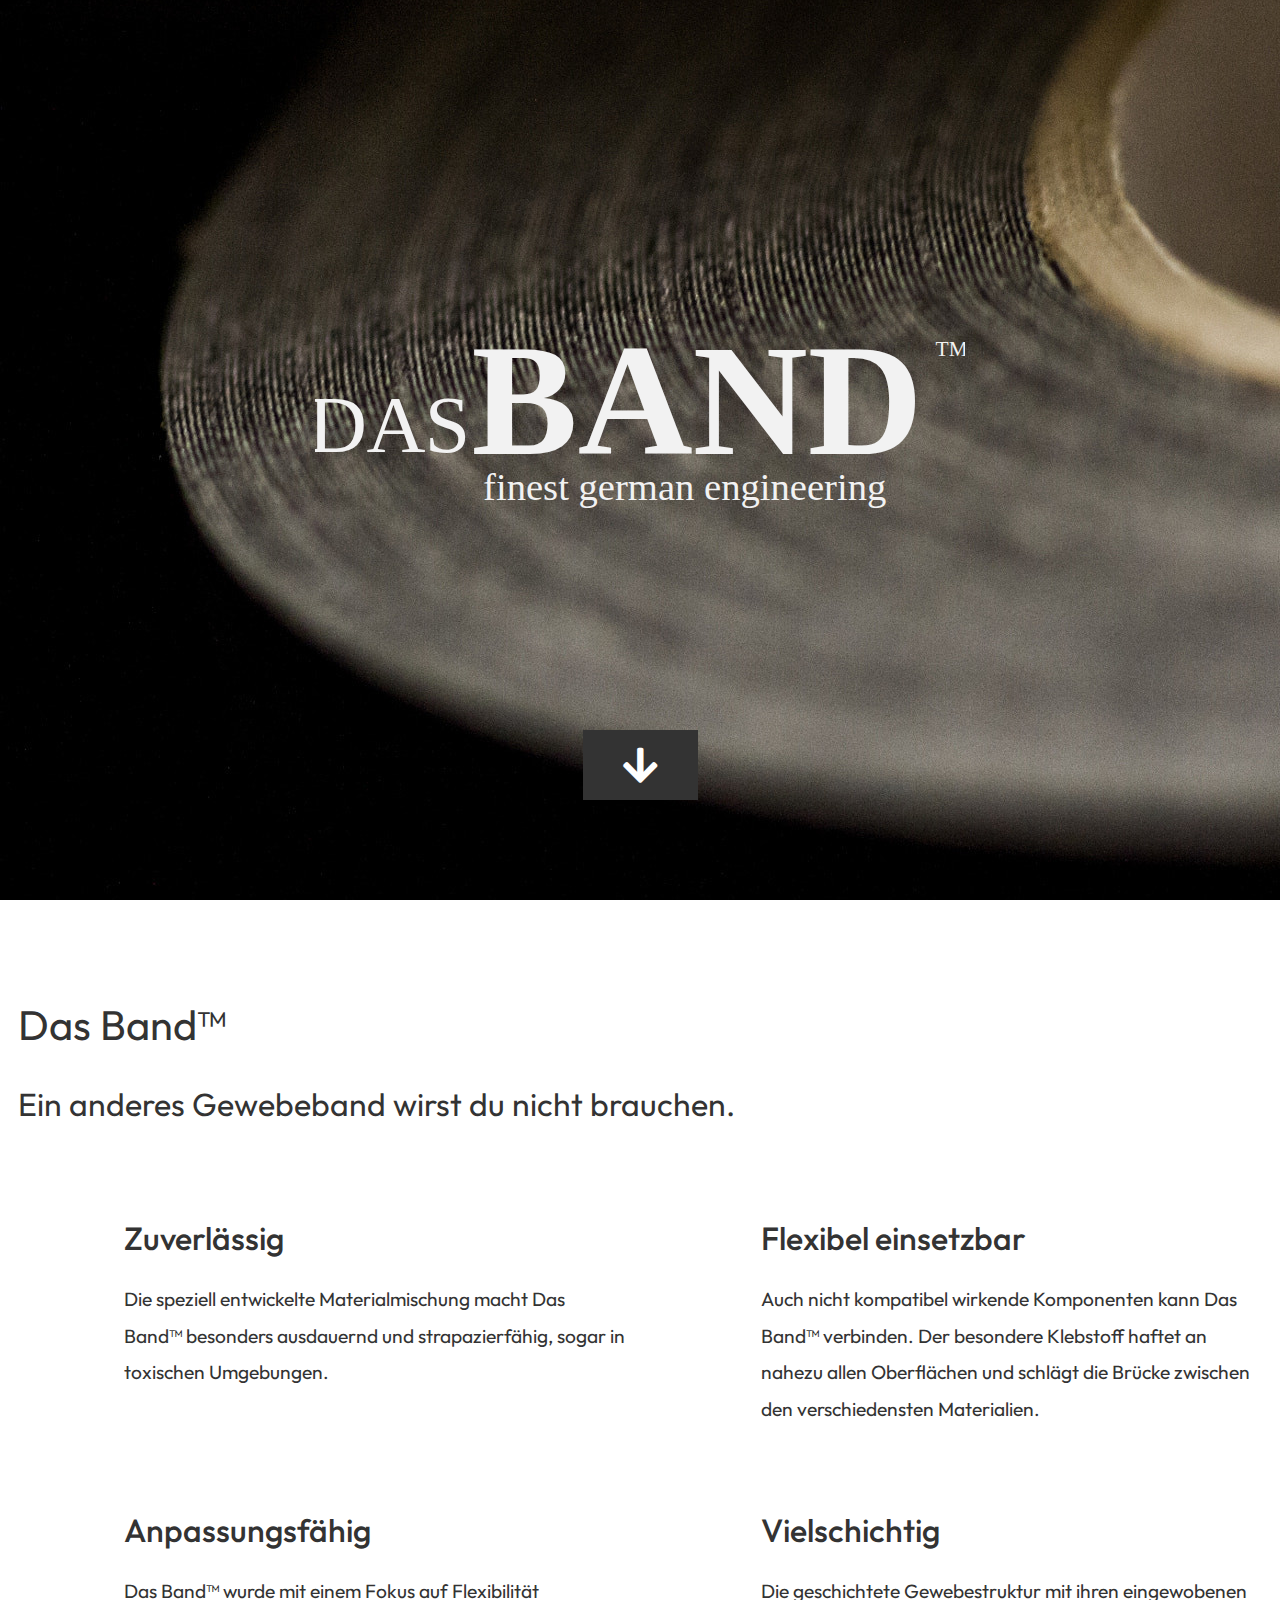
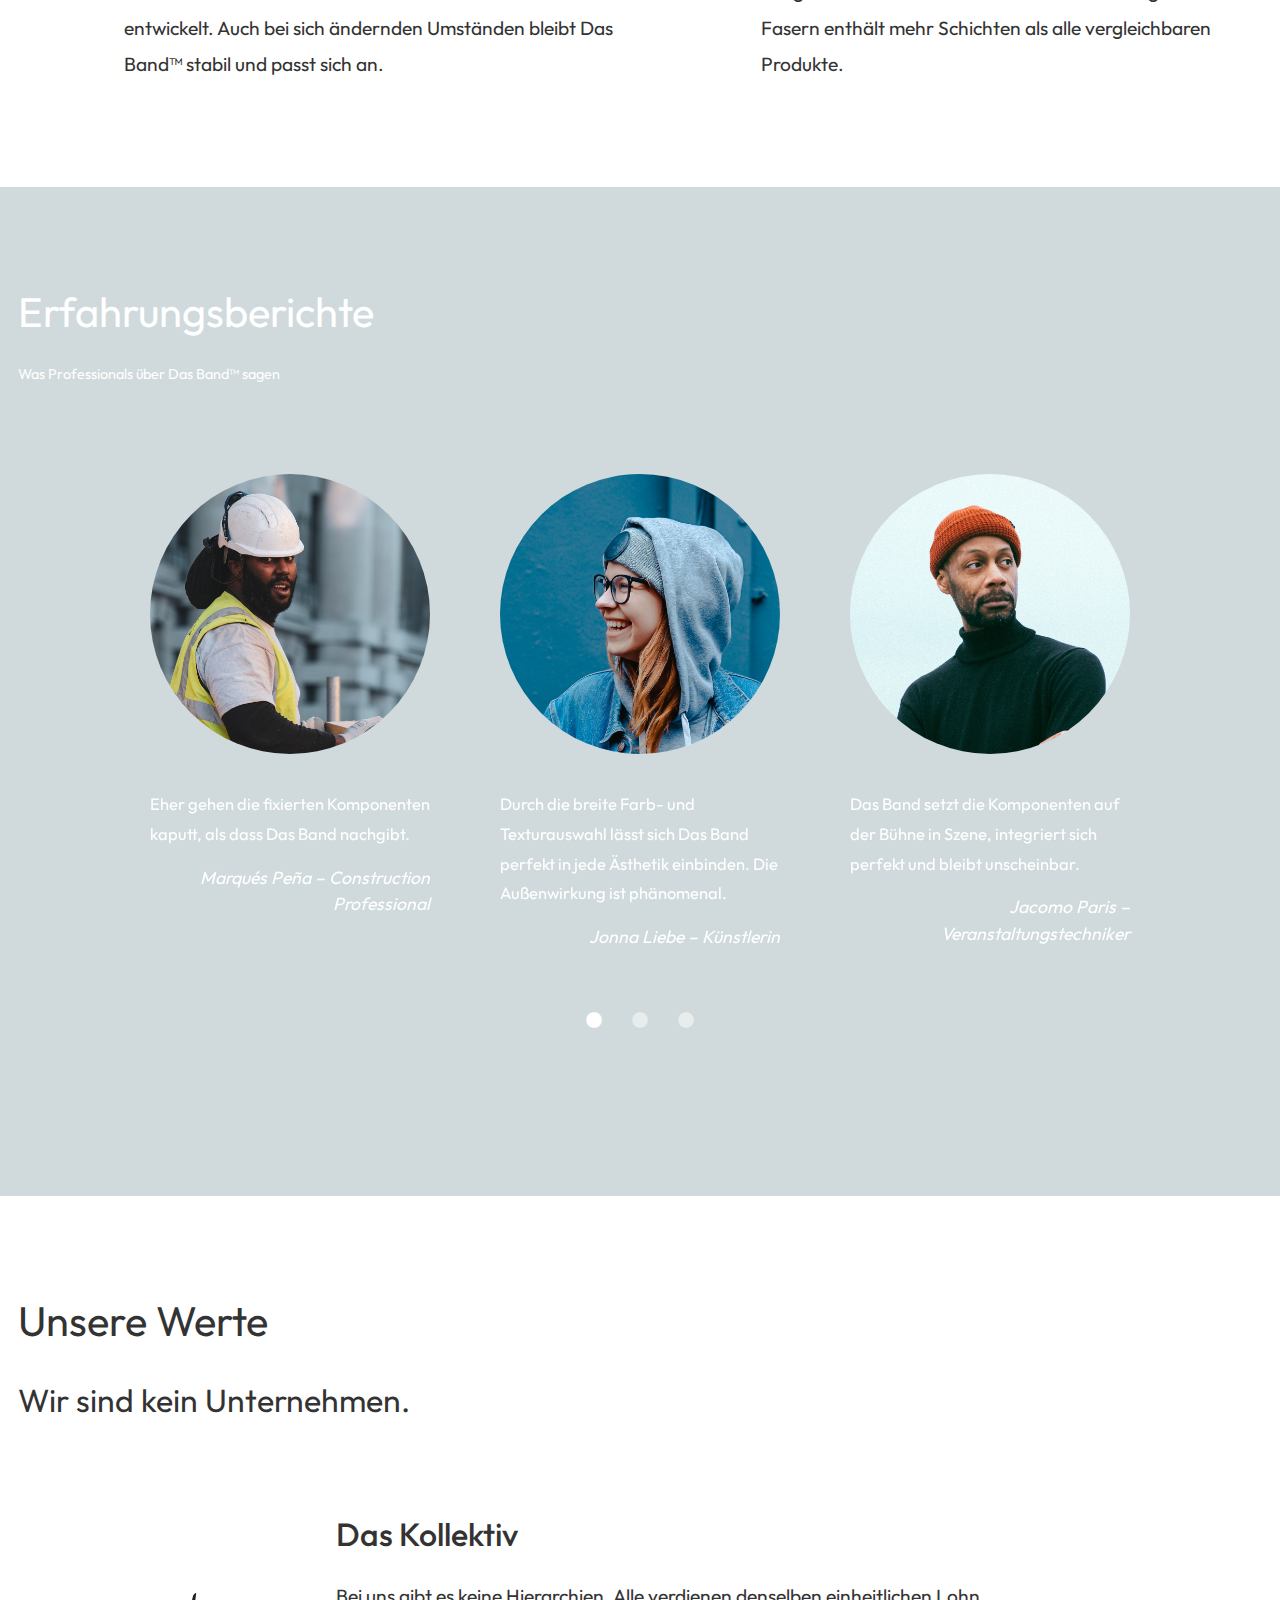
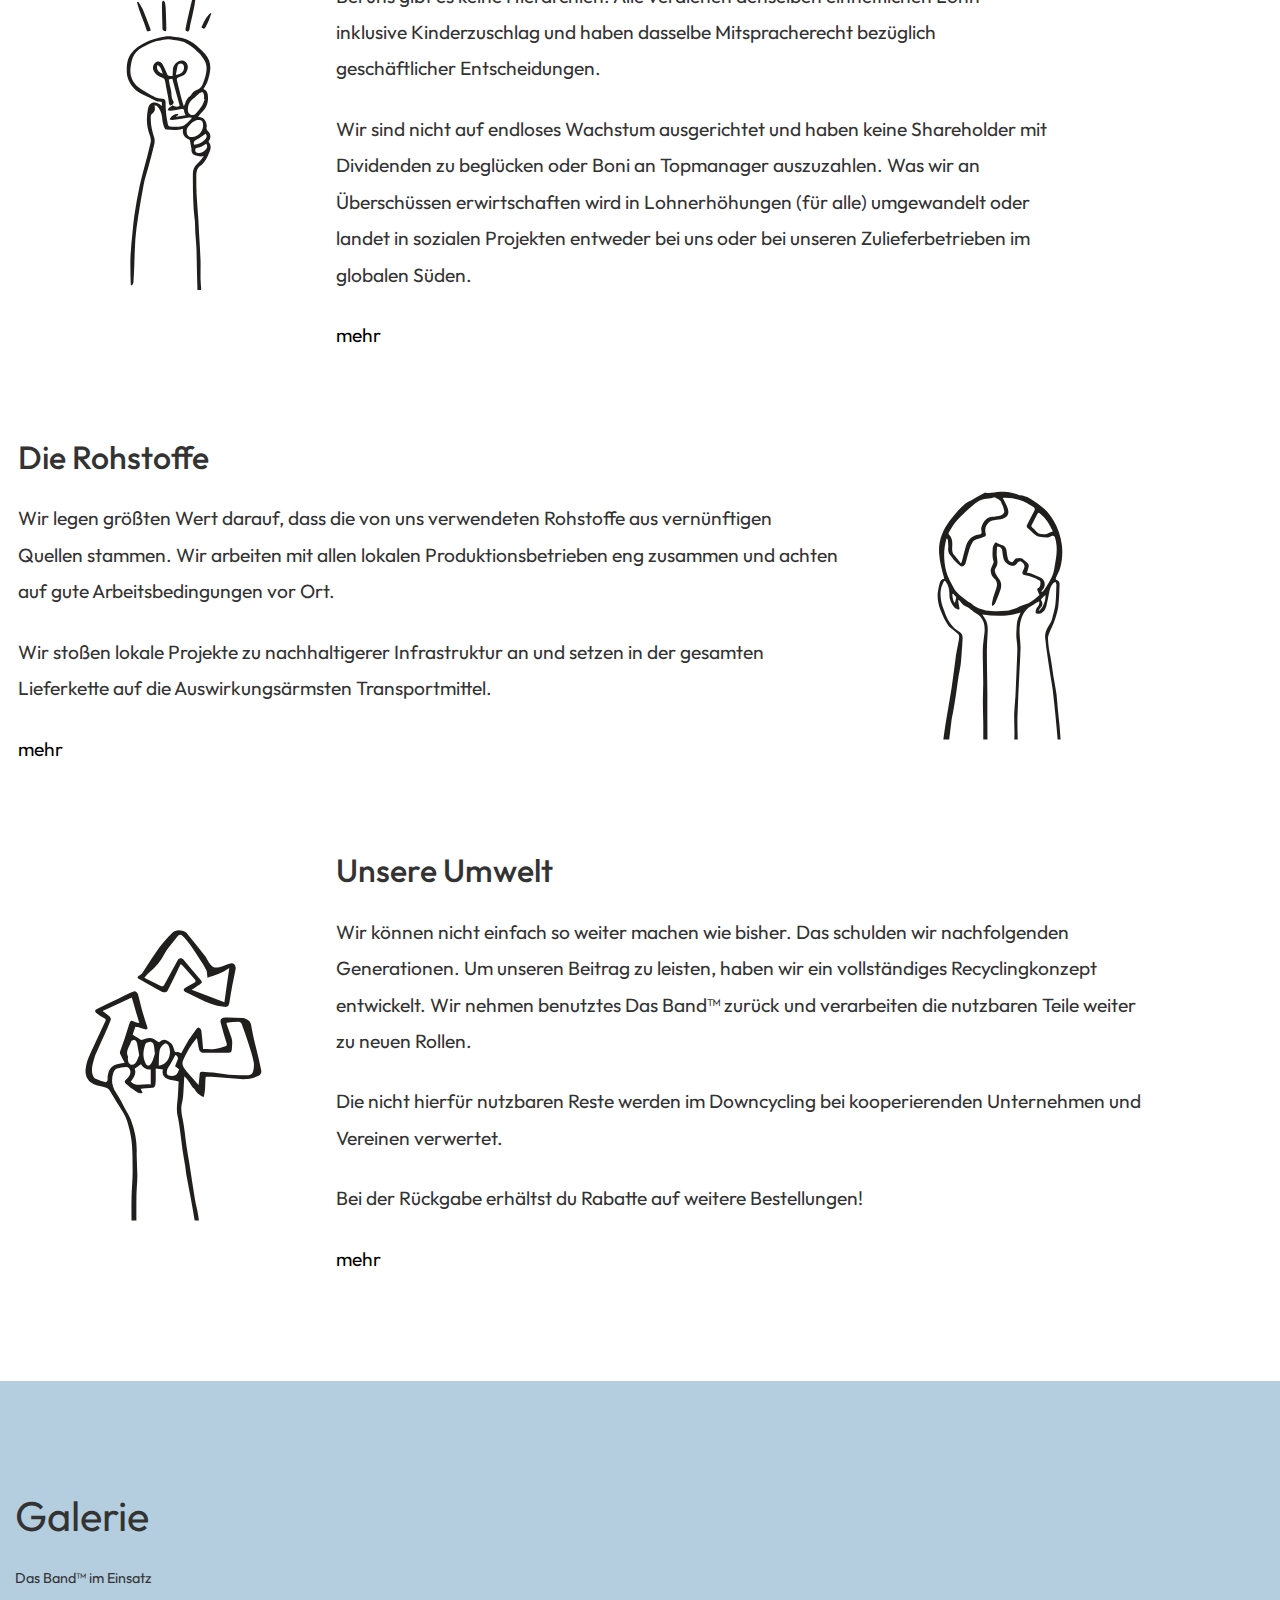
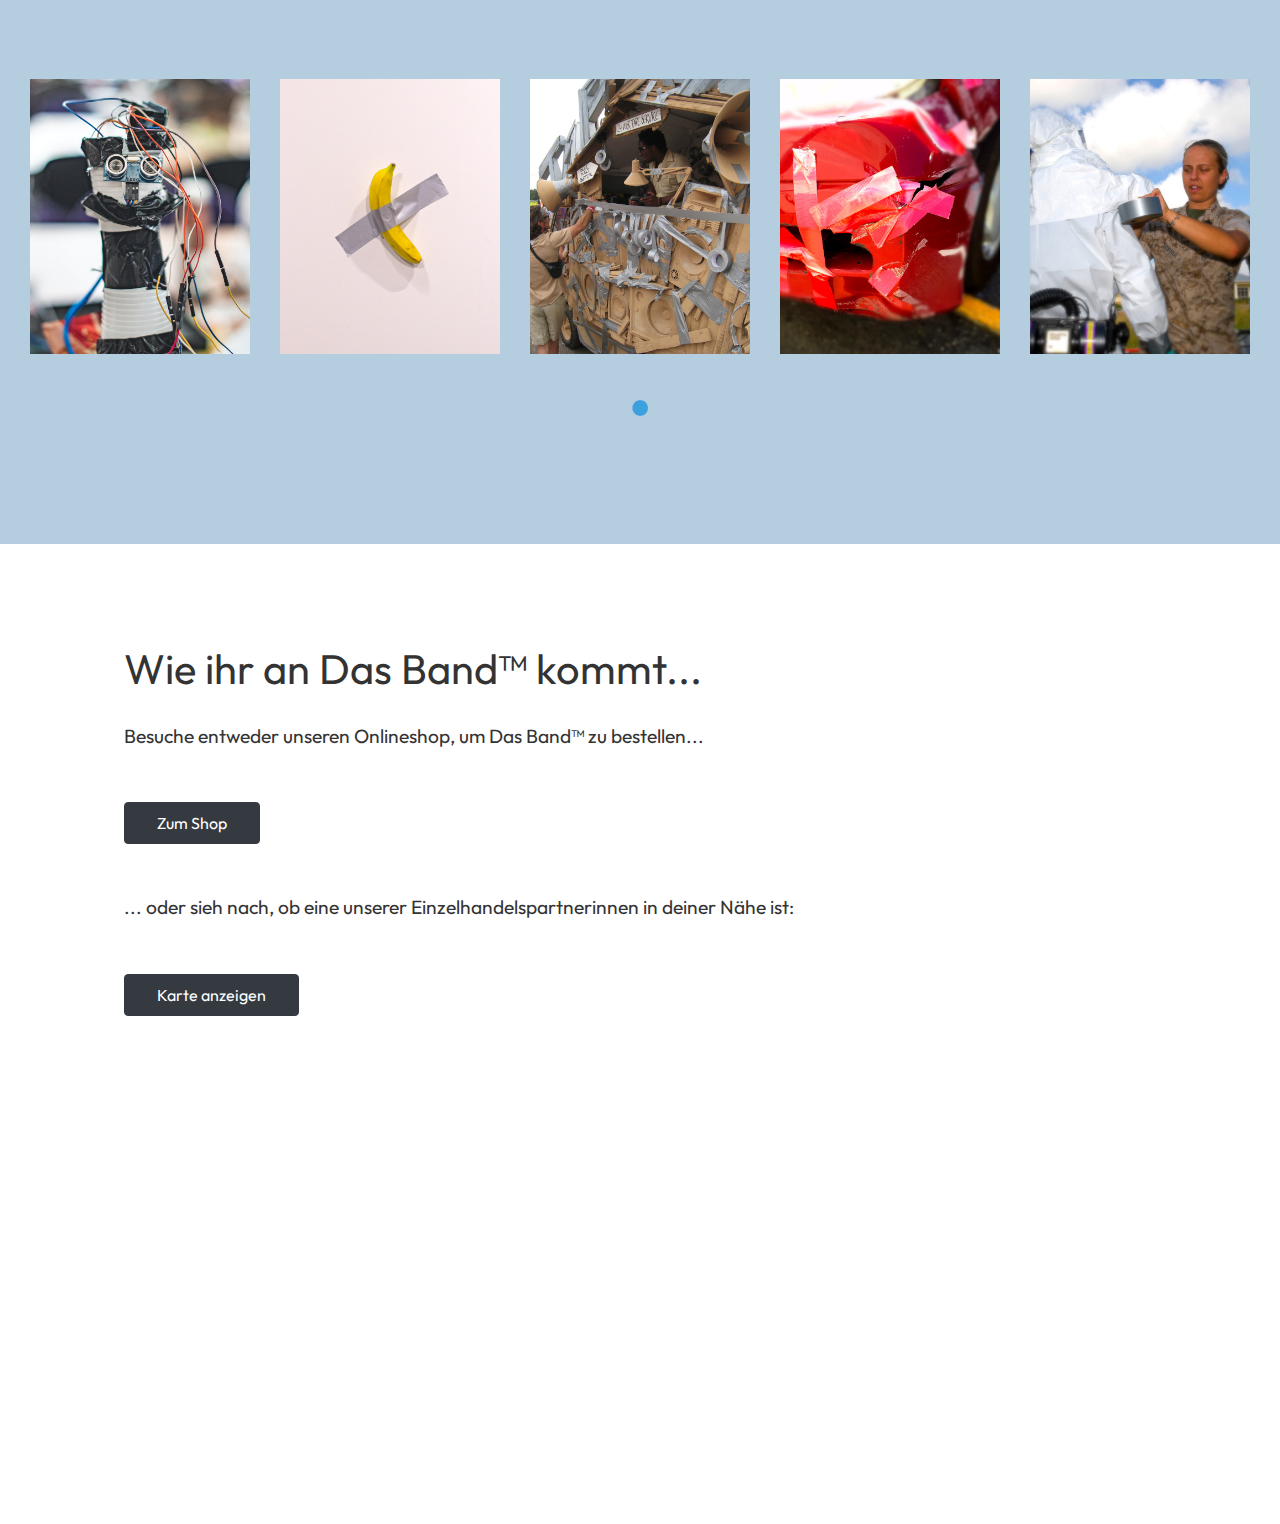
==== index.html @ 495eb334 "initial commit" ====
<!DOCTYPE html>
<html lang="en">
  <head>
    <meta charset="UTF-8" />
    <meta name="viewport" content="width=device-width, initial-scale=1.0" />
    <meta http-equiv="X-UA-Compatible" content="ie=edge" />
    <title>Das Band™ – Gewebeband mit Haltung</title>
    <link rel="stylesheet" href="fontawesome-5.5/css/all.min.css" />
    <link rel="stylesheet" href="slick/slick.css">
    <link rel="stylesheet" href="slick/slick-theme.css">
    <link rel="stylesheet" href="magnific-popup/magnific-popup.css">
    <link rel="stylesheet" href="css/bootstrap.min.css" />
    <link rel="stylesheet" href="css/tooplate-infinite-loop.css" />
<!--
Tooplate 2117 Infinite Loop
https://www.tooplate.com/view/2117-infinite-loop
-->

  </head>
  <body>    
    <!-- Hero section -->
    <section id="infinite" class="text-white tm-font-big tm-parallax">
      <!-- Navigation -->
      <nav class="navbar navbar-expand-md tm-navbar" id="tmNav">              
        <div class="container">   
          <!-- <div class="tm-next">
              <a href="#infinite" class="navbar-brand">Infinite Loop</a>
          </div>             
             -->
          <button class="navbar-toggler" type="button" data-toggle="collapse" data-target="#navbarSupportedContent" aria-controls="navbarSupportedContent" aria-expanded="false" aria-label="Toggle navigation">
            <i class="fas fa-bars navbar-toggler-icon"></i>
          </button>
          <div class="collapse navbar-collapse" id="navbarSupportedContent">
            <ul class="navbar-nav ml-auto">
              <li class="nav-item">
                  <a class="nav-link tm-nav-link" href="#infinite">Start</a>
              </li>
              <li class="nav-item">
                  <a class="nav-link tm-nav-link" href="#about">Das Band™</a>
              </li>
              <li class="nav-item">
                <a class="nav-link tm-nav-link" href="#testimonials">Erfahrungsberichte</a>
              </li>
              <li class="nav-item">
                <a class="nav-link tm-nav-link" href="#unternehmen">Werte</a>
            </li>
              <li class="nav-item">
                  <a class="nav-link tm-nav-link" href="#gallery">Galerie</a>
              </li>
              <li class="nav-item">
                  <a class="nav-link tm-nav-link" href="#contact">Kaufen</a>
              </li>                    
            </ul>
          </div>        
        </div>
      </nav>
      
      <div class="text-center tm-hero-text-container">
        <!-- <div class="tm-hero-text-container-inner"> -->
          <div class="tm-gallery-container">
            <img
              src="img/logo_nobg.svg"
              alt="logo"
              width="650" />
            <!-- <h2 class="tm-hero-title">Das BAND</h2>
            <p class="tm-hero-subtitle">
              Bootstrap 4.0 Parallax Theme
              <br>Free HTML Template by TOOPLATE -->
            <!-- </p> -->
        </div>        
      </div>

      <div class="tm-next tm-intro-next">
        <a href="#about" class="text-center tm-down-arrow-link">
          <i class="fas fa-2x fa-arrow-down tm-down-arrow"></i>
        </a>
      </div>      
    </section>

    <section id="about" class="tm-section-pad-top">
      
      <div class="container">

            <div class="row tm-content-box"><!-- first row -->
                <div class="col-lg-12 col-xl-12">
                    <div class="tm-intro-text-container">
                        <h2 class="tm-text-primary mb-4 tm-section-title">Das Band™</h2>
                        <p class="mb-4 tm-section-subtitle">
                        Ein anderes Gewebeband wirst du nicht brauchen.
                        </p>
                    </div>
                </div>

            </div><!-- first row -->
            
            <div class="row tm-content-box"><!-- second row -->
        		<div class="col-lg-1">
                    <!-- <i class="far fa-3x fa-chart-bar text-center tm-icon"></i> -->
                </div>
                <div class="col-lg-5">
                    <div class="tm-intro-text-container">
                        <h2 class="tm-text-primary mb-4">Zuverlässig</h2>
                        <p class="mb-4 tm-intro-text">
                          Die speziell entwickelte Materialmischung macht Das Band™ besonders
                          ausdauernd und strapazierfähig, sogar in toxischen Umgebungen.
                    </div>
                </div>
                
                <div class="col-lg-1">
                    <!-- <i class="far fa-3x fa-comment-alt text-center tm-icon"></i> -->
                </div>
                <div class="col-lg-5">
                    <div class="tm-intro-text-container">
                        <h2 class="tm-text-primary mb-4">Flexibel einsetzbar</h2>
                        <p class="mb-4 tm-intro-text">
                          Auch nicht kompatibel wirkende Komponenten kann Das Band™ verbinden. Der besondere
                          Klebstoff haftet an nahezu allen Oberflächen und schlägt die Brücke zwischen den
                          verschiedensten Materialien.
                        </p>
                    </div>
                </div>

            </div><!-- second row -->
            
            <div class="row tm-content-box"><!-- third row -->
        		<div class="col-lg-1">
              
            </div>
                <div class="col-lg-5">
                    <div class="tm-intro-text-container">
                        <h2 class="tm-text-primary mb-4">Anpassungsfähig</h2>
                        <p class="mb-4 tm-intro-text">
                        Das Band™ wurde mit einem Fokus auf Flexibilität entwickelt. Auch bei sich ändernden
                        Umständen bleibt Das Band™ stabil und passt sich an.
                        </p>
                          
                          <!-- <div class="tm-continue">
                            <a href="#testimonials" class="tm-intro-text tm-btn-primary">Learn More</a>
                        </div> -->
                    </div>
                </div>
                
                <div class="col-lg-1">
                    <!-- <i class="fas fa-3x fa-users text-center tm-icon"></i> -->
                </div>
                <div class="col-lg-5">
                    <div class="tm-intro-text-container">
                      <h2 class="tm-text-primary mb-4">Vielschichtig</h2>
                        <p class="mb-4 tm-intro-text">
                          Die geschichtete Gewebestruktur mit ihren eingewobenen Fasern
                          enthält mehr Schichten als alle vergleichbaren Produkte.
                        </p>                          
                          <!-- <div class="tm-continue">
                            <a href="#testimonials" class="tm-intro-text tm-btn-primary">Details</a>
                        </div> -->
                    </div>
                </div>

            </div><!-- third row -->

        </div>
      
    </section>
    
    <section id="testimonials" class="tm-section-pad-top tm-parallax-2">      
      <div class="container tm-testimonials-content">
        <div class="row">
          <div class="col-lg-12 tm-content-box">
            <h2 class="text-white mb-4 tm-section-title">Erfahrungsberichte</h2>
            <p class="tm-section-desc">
                Was Professionals über Das Band™ sagen
              </p>
            <div class="mx-auto tm-gallery-container tm-gallery-container-2">
              <div class="tm-testimonials-carousel">
                <figure class="tm-testimonial-item">
                  <img src="img/portrait4.jpeg" alt="Image" class="img-fluid mx-auto">
                  <blockquote>
                    Eher gehen die fixierten Komponenten kaputt, als dass Das Band nachgibt.
                  </blockquote>
                  <figcaption>Marqués Peña – Construction Professional</figcaption>
                </figure>

                <figure class="tm-testimonial-item">
                  <img src="img/portrait2.jpeg" alt="Image" class="img-fluid mx-auto">
                  <blockquote>
                    Durch die breite Farb- und Texturauswahl lässt sich Das Band
                    perfekt in jede Ästhetik einbinden. Die Außenwirkung ist 
                    phänomenal.
                  </blockquote>
                  <figcaption>Jonna Liebe – Künstlerin</figcaption>
                </figure>

                <figure class="tm-testimonial-item">
                  <img src="img/portrait1.jpeg" alt="Image" class="img-fluid mx-auto">
                  <blockquote>
                    Das Band setzt die Komponenten auf der Bühne
                    in Szene, integriert sich perfekt und bleibt unscheinbar.
                  </blockquote>
                  <figcaption>Jacomo Paris – Veranstaltungstechniker</figcaption>
                </figure>

                <figure class="tm-testimonial-item">
                  <img src="img/portrait5.jpeg" alt="Image" class="img-fluid mx-auto">
                  <blockquote>
                    Durch Das Band fühle ich mich auf der Bühne sicher 
                    und kann mich voll auf meine Performance konzentrieren.
                  </blockquote>
                  <figcaption>Heartship – Gitarrist</figcaption>
                </figure>

                <figure class="tm-testimonial-item">
                  <img src="img/portrait3.jpeg" alt="Image" class="img-fluid mx-auto">
                  <blockquote>
                    Das Band darf auf keinem Shoot fehlen.
                  </blockquote>
                  <figcaption>Anna Promethia – Fotografin</figcaption>
                </figure>
              </div>
            </div>
          </div>
        </div>
      </div>
      <div class="tm-bg-overlay"></div>
    </section>

    <section id="unternehmen" class="tm-section-pad-top">
      <div class="container">
            <div class="row tm-content-box"><!-- first row -->
                <div class="col-lg-12 col-xl-12">
                    <div class="tm-intro-text-container">
                        <h2 class="tm-text-primary mb-4 tm-section-title">
                        Unsere Werte
                        </h2>
                        <p class="mb-4 tm-section-subtitle">
                        Wir sind kein Unternehmen.
                        </p>
                    </div>
                </div>

            </div>
            <div class="row tm-content-box align-items-center"><!-- second row -->
              <div class="col-lg-3">
                <img
                class="img-responsive align-baseline"
                object-fit="contain"
                vertical-align="bottom"
                height="300"
                src="img/hand1.svg"
                alt="hand1"
                />
            </div>
                <div class="col-xl-7">
                    <div class="tm-intro-text-container">
                        <h2 class="tm-text-primary mb-4">Das Kollektiv</h2>
                        <p class="mb-4 tm-intro-text">
                          Bei uns gibt es keine Hierarchien. 
                          Alle verdienen denselben einheitlichen Lohn inklusive Kinderzuschlag und 
                          haben dasselbe Mitspracherecht bezüglich geschäftlicher 
                          Entscheidungen. 
                        </p>
                        <p class="mb-4 tm-intro-text">
                          Wir sind nicht auf endloses Wachstum ausgerichtet 
                          und haben keine Shareholder mit Dividenden zu 
                          beglücken oder Boni an Topmanager auszuzahlen. Was wir an Überschüssen
                          erwirtschaften wird in Lohnerhöhungen (für alle) umgewandelt oder 
                          landet in sozialen Projekten entweder bei uns oder bei unseren 
                          Zulieferbetrieben im globalen Süden.
                        </p>
                        <p class="mb-4 tm-intro-text">
                          <a href="end.html">
                            mehr
                          </a>
                        </p>
                    </div>
                </div>             

            </div><!-- second row -->
          <div class="row tm-content-box align-items-center">
          <div class="col-lg-8">
              <div class="tm-intro-text-container">
                  <h2 class="tm-text-primary mb-4">Die Rohstoffe</h2>
                  <p class="mb-4 tm-intro-text">
                    Wir legen größten Wert darauf, dass 
                    die von uns verwendeten Rohstoffe aus vernünftigen
                    Quellen stammen. Wir arbeiten mit allen 
                    lokalen Produktionsbetrieben eng zusammen und 
                    achten auf gute Arbeitsbedingungen vor Ort. 
                  </p>
                  <p class="mb-4 tm-intro-text">
                    Wir stoßen lokale Projekte zu nachhaltigerer Infrastruktur an und 
                    setzen in der gesamten Lieferkette auf die Auswirkungsärmsten 
                    Transportmittel.
                  </p>
                  <p class="mb-4 tm-intro-text">
                    <a href="end.html">
                      mehr
                    </a>
                  </p>
              </div>
          </div>
          <div class="col-lg-3">
            <img
            class="img-responsive"
            object-fit="contain"
            height="250"
            src="img/hand3.svg"
            alt="hand1"
            />
        </div>
        </div>
            <div class="row tm-content-box align-items-center"><!-- third row -->
              <div class="col-lg-3">
                <img
                class="img-responsive align-baseline"
                object-fit="contain"
                vertical-align="bottom"
                height="300"
                src="img/hand2.svg"
                alt="hand1"
                />
            </div>
                <div class="col-lg-8">
                    <div class="tm-intro-text-container">
                        <h2 class="tm-text-primary mb-4">Unsere Umwelt</h2>
                        <p class="mb-4 tm-intro-text">
                        Wir können nicht einfach so weiter machen wie bisher. 
                        Das schulden wir nachfolgenden Generationen. Um unseren Beitrag zu 
                        leisten, haben wir ein vollständiges Recyclingkonzept entwickelt. 
                        Wir nehmen benutztes Das Band™ zurück und verarbeiten die
                        nutzbaren Teile weiter zu neuen Rollen. </p>
                        <p class="mb-4 tm-intro-text">
                        Die nicht hierfür nutzbaren Reste werden im Downcycling bei 
                        kooperierenden Unternehmen und Vereinen verwertet.
                        </p>
                        <p class="mb-4 tm-intro-text">
                        Bei der Rückgabe erhältst du Rabatte auf weitere Bestellungen!
                        </p>
                        <p class="mb-4 tm-intro-text">
                          <a href="end.html">
                            mehr
                          </a>
                        </p>
                    </div>
                </div>
            </div><!-- third row -->

        </div>
      
    </section>
    
    <section id="gallery" class="tm-section-pad-top">
      <div class="container tm-container-gallery">
        <h2 class="tm-text-primary tm-section-title mb-4">Galerie</h2>
        <p class="tm-section-desc">
          Das Band™ im Einsatz
        </p>
        <div class="row">
            <div class="col-12">
                <div class="mx-auto tm-gallery-container">
                    <div class="grid tm-gallery">
                      <a href="img/gallery-img-01.jpg">
                        <figure class="effect-honey tm-gallery-item">
                          <img src="img/gallery-tn-01.jpg" alt="Image 1" class="img-fluid">
                          <figcaption>
                            <h2><i>Klebt <span>Wissenschaft</span></i></h2>
                          </figcaption>
                        </figure>
                      </a>
                      <a href="img/gallery-img-02.jpg">
                        <figure class="effect-honey tm-gallery-item">
                          <img src="img/gallery-tn-02.jpg" alt="Image 2" class="img-fluid">
                          <figcaption>
                            <h2><i>Klebt <span>Kunst</span></i></h2>
                          </figcaption>
                        </figure>
                      </a>
                      <a href="img/gallery-img-03.jpg">
                        <figure class="effect-honey tm-gallery-item">
                          <img src="img/gallery-tn-03.jpg" alt="Image 3" class="img-fluid">
                          <figcaption>
                            <h2><i>Klebt <span>Events</span></i></h2>
                          </figcaption>
                        </figure>
                      </a>
                      <a href="img/gallery-img-04.jpg">
                        <figure class="effect-honey tm-gallery-item">
                          <img src="img/gallery-tn-04.jpg" alt="Image 4" class="img-fluid">
                          <figcaption>
                            <h2><i>Klebt <span>Schrott</span></i></h2>
                          </figcaption>
                        </figure>
                      </a>
                      <a href="img/gallery-img-05.jpg">
                        <figure class="effect-honey tm-gallery-item">
                          <img src="img/gallery-tn-05.jpg" alt="Image 5" class="img-fluid">
                          <figcaption>
                            <h2><i>Klebt <span>Schutz</span></i></h2>
                          </figcaption>
                        </figure>
                      </a>
                    </div>
                </div>                
            </div>        
          </div>
      </div>
    </section>

    <!-- Contact -->
    <section id="contact" class="tm-section-pad-top tm-parallax-2">
    
      <div class="container tm-container-contact">
          <h2 class="tm-section-title mb-4">Wie ihr an Das Band™ kommt...</h2>
          <p class="mb-5">
            Besuche entweder unseren Onlineshop, um Das Band™ zu bestellen...
          </p>
          <a class="btn btn-dark" role="button" href="end.html" style="margin-bottom:45px;">Zum Shop</a>
          <p class="mb-5">
            ... oder sieh nach, ob eine unserer Einzelhandelspartnerinnen in deiner Nähe ist:
          </p>
          <a class="btn btn-dark" role="button" href="end.html">Karte anzeigen</a>
      </div><!-- row ending -->
    </section>
    
    <script src="js/jquery-1.9.1.min.js"></script>     
    <script src="slick/slick.min.js"></script>
    <script src="magnific-popup/jquery.magnific-popup.min.js"></script>
    <script src="js/easing.min.js"></script>
    <script src="js/jquery.singlePageNav.min.js"></script>     
    <script src="js/bootstrap.min.js"></script> 
    <script>

      function getOffSet(){
        var _offset = 450;
        var windowHeight = window.innerHeight;

        if(windowHeight > 500) {
          _offset = 400;
        } 
        if(windowHeight > 680) {
          _offset = 300
        }
        if(windowHeight > 830) {
          _offset = 210;
        }

        return _offset;
      }

      function setParallaxPosition($doc, multiplier, $object){
        var offset = getOffSet();
        var from_top = $doc.scrollTop(),
          bg_css = 'center ' +(multiplier * from_top - offset) + 'px';
        $object.css({"background-position" : bg_css });
      }

      // Parallax function
      // Adapted based on https://codepen.io/roborich/pen/wpAsm        
      var background_image_parallax = function($object, multiplier, forceSet){
        multiplier = typeof multiplier !== 'undefined' ? multiplier : 0.5;
        multiplier = 1 - multiplier;
        var $doc = $(document);
        // $object.css({"background-attatchment" : "fixed"});

        if(forceSet) {
          setParallaxPosition($doc, multiplier, $object);
        } else {
          $(window).scroll(function(){          
            setParallaxPosition($doc, multiplier, $object);
          });
        }
      };

      var background_image_parallax_2 = function($object, multiplier){
        multiplier = typeof multiplier !== 'undefined' ? multiplier : 0.5;
        multiplier = 1 - multiplier;
        var $doc = $(document);
        $object.css({"background-attachment" : "fixed"});
        
        $(window).scroll(function(){
          if($(window).width() > 768) {
            var firstTop = $object.offset().top,
                pos = $(window).scrollTop(),
                yPos = Math.round((multiplier * (firstTop - pos)) - 186);              

            var bg_css = 'center ' + yPos + 'px';

            $object.css({"background-position" : bg_css });
          } else {
            $object.css({"background-position" : "center" });
          }
        });
      };
      
      $(function(){
        // Hero Section - Background Parallax
        background_image_parallax($(".tm-parallax"), 0.30, false);
        background_image_parallax_2($("#contact"), 0.80);   
        background_image_parallax_2($("#testimonials"), 0.80);   
        
        // Handle window resize
        window.addEventListener('resize', function(){
          background_image_parallax($(".tm-parallax"), 0.30, true);
        }, true);

        // Detect window scroll and update navbar
        $(window).scroll(function(e){          
          if($(document).scrollTop() > 120) {
            $('.tm-navbar').addClass("scroll");
          } else {
            $('.tm-navbar').removeClass("scroll");
          }
        });
        
        // Close mobile menu after click 
        $('#tmNav a').on('click', function(){
          $('.navbar-collapse').removeClass('show'); 
        })

        // Scroll to corresponding section with animation
        $('#tmNav').singlePageNav({
          'easing': 'easeInOutExpo',
          'speed': 600
        });        
        
        // Add smooth scrolling to all links
        // https://www.w3schools.com/howto/howto_css_smooth_scroll.asp
        $("a").on('click', function(event) {
          if (this.hash !== "") {
            event.preventDefault();
            var hash = this.hash;

            $('html, body').animate({
              scrollTop: $(hash).offset().top
            }, 600, 'easeInOutExpo', function(){
              window.location.hash = hash;
            });
          } // End if
        });

        // Pop up
        $('.tm-gallery').magnificPopup({
          delegate: 'a',
          type: 'image',
          gallery: { enabled: true }
        });

        $('.tm-testimonials-carousel').slick({
          dots: true,
          prevArrow: false,
          nextArrow: false,
          infinite: false,
          slidesToShow: 3,
          slidesToScroll: 1,
          responsive: [
            {
              breakpoint: 992,
              settings: {
                slidesToShow: 2
              }
            },
            {
              breakpoint: 768,
              settings: {
                slidesToShow: 2
              }
            }, 
            {
              breakpoint: 480,
              settings: {
                  slidesToShow: 1
              }                 
            }
          ]
        });

        // Gallery
        $('.tm-gallery').slick({
          dots: true,
          infinite: false,
          slidesToShow: 5,
          slidesToScroll: 2,
          responsive: [
          {
            breakpoint: 1199,
            settings: {
              slidesToShow: 4,
              slidesToScroll: 2
            }
          },
          {
            breakpoint: 991,
            settings: {
              slidesToShow: 3,
              slidesToScroll: 2
            }
          },
          {
            breakpoint: 767,
            settings: {
              slidesToShow: 2,
              slidesToScroll: 1
            }
          },
          {
            breakpoint: 480,
            settings: {
              slidesToShow: 1,
              slidesToScroll: 1
            }
          }
        ]
        });
      });
    </script>
  </body>
</html>
---- css/tooplate-infinite-loop.css ----
/*

Tooplate 2117 Infinite Loop

https://www.tooplate.com/view/2117-infinite-loop

*/

@import url("https://fonts.googleapis.com/css?family=Outfit:100,300,400,500,700,900&display=swap");
/* @import url("https://fonts.googleapis.com/css?family=Fjalla+One&display=swap"); */

body {
	font-family:  'Outfit', sans-serif;
	font-size: 1.2em;
  color: #333;
  margin: 0;
  padding: 0;
  overflow-x: hidden;
}
a {
  transition: all 0.3s ease;
  color: #000;
}

a:hover,
a:focus {
  text-decoration: none;
  color: rgb(85, 103, 160);
}

a:focus {
  outline: none;
}

.btn {
  padding: 8px 32px;
}

.btn:hover {
  background-color: #5d7286;
}

blockquote {
  font-size: 0.86em;
  line-height: 1.8em;
}

.tm-section-pad-top {
  padding-top: 80px;
  padding-bottom: 40px;
}

.tm-content-box {
  padding-top: 20px;
  padding-bottom: 40px;
}

.tm-text-primary {
  color: #333;
}

.tm-font-big {
  font-size: 1.25rem;
}

.tm-btn-primary {
  color: #f2f2f2;
  background-color: #333;
  padding: 14px 30px;
}

.tm-btn-primary:hover,
.tm-btn-primary:focus {
  color: #f2f2f2;
  background-color: #000;
}

/* Navbar */

.tm-navbar {
  visibility: hidden;
  position: fixed;
  width: 100%;
  z-index: 1000;
  background-color: transparent;
  transition: all 0.3s ease;
}

.tm-navbar.scroll {
  visibility: visible;
  background-color: #ffffff;
  border-bottom: 2px solid #000000a6;
  transition: all 0.3s ease;
}

.navbar-brand {
  color: white;
  font-size: 1.4rem;
  font-weight: bold;
}

.navbar-brand:hover,
.tm-navbar.scroll .navbar-brand:hover {
  color: #333;
}

.tm-navbar.scroll .navbar-brand {
  color: #333;
}

.nav-item {
  list-style: none;
}

.tm-nav-link {
  color: white;
}

.tm-navbar.scroll .tm-nav-link {
  color: #333;
}

.tm-navbar.scroll .tm-nav-link:hover,
.tm-navbar.scroll .tm-nav-link.current,
.tm-nav-link:hover {
  color: #FFF;
  background-color: #333;
}

.navbar-toggler {
  border: 1px solid white;
  padding-left: 10px;
  padding-right: 10px;
}

.navbar-toggler-icon {
  color: white;
  padding-top: 6px;
}

.tm-navbar.scroll .navbar-toggler {
  border: 1px solid #707070;
}

.tm-navbar.scroll .navbar-toggler-icon {
  color: #707070;
}

/* Hero */

#infinite {
	background-color: #333;
  background-image: url(../img/bg01.jpeg);
  background-repeat: no-repeat;
  height: 100vh;
  min-height: 375px;
  position: relative;
}

@media (min-height: 600px) and (min-width: 1920px) {
  #infinite {
    background-size: cover;
  }
}

@media (min-height: 830px) {
  #infinite {
    background-position: center -210px;
  }
}

@media (min-height: 680px) and (max-height: 829px) {
  #infinite {
    background-position: center -300px;
  }
}

@media (min-height: 500px) and (max-height: 679px) {
  #infinite {
    background-position: center -400px;
  }
}

@media (max-height: 499px) {
  #infinite {
    background-position: center -450px;
  }
}

.tm-hero-text-container {
  width: 100%;
  height: 100%;
  display: flex;
  flex-flow: column;
  justify-content: center;
}

.tm-hero-text-container-inner {
  margin-top: -90px;
}

.tm-hero-title {
  font-size: 3.5rem;
  /* text-shadow: 2px 2px 2px #333; */
}

.tm-hero-subtitle {
  /* text-shadow: 2px 2px 2px #333; */
}

.tm-intro-next {
  position: absolute;
  bottom: 100px;
  left: 0;
  right: 0;
}

@media (max-height: 480px) {
  .tm-hero-text-container-inner {
    margin-top: -40px;
  }

  .tm-intro-next {
    bottom: 20px;
  }
}

.tm-down-arrow-link {
  display: block;
  margin-top: 18%;
}

.tm-down-arrow {
  	color: #FFF;
    cursor: pointer;
    background: #333;
    padding: 15px 40px;
    transition: all 0.3s ease;
}

.tm-down-arrow:hover,
.tm-down-arrow:focus {
  color: #FFF;
  background: #333;
  padding: 20px 50px;
}

/* Introduction */

#introduction {
  padding-bottom: 100px;
}

.tm-section-title {
  font-size: 2.6rem;
  font-weight: normal;
}

.tm-section-subtitle {
  font-size: 2rem;
  font-weight: normal;
}


.tm-intro-text {
  font-size: 1.2rem;
}

.tm-icon {
  display: block;
  color: #37A;
}

.tm-continue {
	padding: 20px 0 30px 0;
}

/* Testimonials */
#testimonials {
  color: white;
  background-image: url(../img/erfahrungenbg.jpg);
  background-size: cover;
  background-repeat: no-repeat;
  background-size: 100%;
  position: relative;
}

#gallery {
 background-color: rgb(180, 206, 224);
}

/* @media (max-width: 991px) {
  #testimonials {
    background-image: url(../img/infinite-loop-02-mobile.jpg);
  }
} */

.tm-testimonials-content {
  position: relative;
  z-index: 100;
}

.tm-bg-overlay {
  width: 100%;
  height: 100%;
  background: rgba(20, 70, 80, 0.2);
  position: absolute;
  top: 0;
  left: 0;
  right: 0;
  bottom: 0;
  z-index: 0;
}

.tm-testimonials-carousel {
  max-width: 1050px;
  margin: 0 auto;
}

.tm-testimonial-item {
  max-width: 290px;
  margin-left: 35px;
  margin-right: 35px;
}

.tm-testimonial-item img {
  border-radius: 50%;
  margin-bottom: 35px;
}

.tm-testimonial-item figcaption {
  text-align: right;
  font-style: italic;
  font-size: 1.1rem;
}

/* Work */

.tm-section-desc {
  max-width: 650px;
  width: 100%;
  font-size: 0.9rem;
}

.tm-gallery-container {
  padding-top: 70px;
  padding-bottom: 120px;
}

.tm-gallery-item {
  margin: 0 15px;
}

.slick-dots {
  bottom: -65px;
}

.slick-dots li {
  margin: 0 13px;
}

.slick-dots li button:hover:before,
.slick-dots li button:focus:before,
.slick-dots li.slick-active button:before {
  opacity: 1;
  color: #3ba0dd;
}

.tm-testimonials-carousel .slick-dots li button:before {
  color: white;
  opacity: 0.5;
}

.tm-testimonials-carousel .slick-dots li button:hover:before,
.tm-testimonials-carousel .slick-dots li button:focus:before,
.tm-testimonials-carousel .slick-dots li.slick-active button:before {
  color: white;
  opacity: 1;
}

.slick-dots li button:before {
  font-size: 18px;
}

/* Hover Effect */
/* Common style */
.grid figure {
  position: relative;
  float: left;
  overflow: hidden;
  background: #3085a3;
  text-align: center;
  cursor: pointer;
}

.grid figure img {
  position: relative;
  display: block;
  min-height: 100%;
  max-width: 100%;
  opacity: 0.8;
}

.grid figure figcaption {
  padding: 2em;
  color: #fff;
  text-transform: uppercase;
  font-size: 1.25em;
  -webkit-backface-visibility: hidden;
  backface-visibility: hidden;
}

.grid figure figcaption::before,
.grid figure figcaption::after {
  pointer-events: none;
}

.grid figure figcaption,
.grid figure figcaption > a {
  position: absolute;
  top: 0;
  left: 0;
  width: 100%;
  height: 100%;
}

/* Anchor will cover the whole item by default */
/* For some effects it will show as a button */
.grid figure figcaption > a {
  z-index: 1000;
  text-indent: 200%;
  white-space: nowrap;
  font-size: 0;
  opacity: 0;
}

.grid figure h2 {
  word-spacing: -0.15em;
  font-size: 0.9em;
  font-weight: 300;
}

.grid figure h2 span {
  font-weight: 600;
}

.grid figure h2,
.grid figure p {
  margin: 0;
}

.grid figure p {
  letter-spacing: 1px;
  font-size: 68.5%;
}

.img-center {
  text-align: center; 
  /* border-radius: 8px; */
  width: 100px;
  background-color: white;
  /* box-shadow: 0 0 0 1px rgba(0, 0, 0, 0.15), 0 2px 3px 0 rgba(0, 0, 0, 0.1); */
}

/*---------------*/
/***** Honey *****/
/*---------------*/

figure.effect-honey {
  background: #5361912d;
  max-width: 220px;
}

figure.effect-honey img {
  opacity: 1;
  -webkit-transition: opacity 0.35s;
  transition: opacity 0.35s;
}

figure.effect-honey:hover img {
  opacity: 0.4;
}

figure.effect-honey figcaption::before {
  position: absolute;
  bottom: 0;
  left: 0;
  width: 100%;
  height: 10px;
  background: rgb(46, 46, 46);
  content: "";
  -webkit-transform: translate3d(0, 10px, 0);
  transform: translate3d(0, 10px, 0);
}

figure.effect-honey h2 {
  position: absolute;
  bottom: 0;
  left: 0;
  padding: 1em 1.5em;
  width: 100%;
  text-align: left;
  -webkit-transform: translate3d(0, -30px, 0);
  transform: translate3d(0, -30px, 0);
}

figure.effect-honey h2 i {
  font-style: normal;
  opacity: 0;
  -webkit-transition: opacity 0.35s, -webkit-transform 0.35s;
  transition: opacity 0.35s, transform 0.35s;
  -webkit-transform: translate3d(0, -30px, 0);
  transform: translate3d(0, -30px, 0);
}

figure.effect-honey figcaption::before,
figure.effect-honey h2 {
  -webkit-transition: -webkit-transform 0.35s;
  transition: transform 0.35s;
}

figure.effect-honey:hover figcaption::before,
figure.effect-honey:hover h2,
figure.effect-honey:hover h2 i {
  opacity: 1;
  -webkit-transform: translate3d(0, 0, 0);
  transform: translate3d(0, 0, 0);
}

.tm-container-gallery {
	padding-top: 30px;
	}

/* Contact */

#contact {
  /* color: white; */
  /* background-color: #001828; */
  background-image: url(../img/infinite-loop-03.jpg);
  background-position: center;
  background-repeat: no-repeat;
  min-height: 980px;
  position: relative;
  padding-bottom: 50px;
  padding-top: 100px;
}

.contact-item {
  margin-left: 20px;
  margin-bottom: 50px;
}

.item-link {
  display: flex;
  align-items: center;
}

.item-link i,
.item-link span {
  color: white;
  transition: all 0.3s ease;
}

.item-link:hover i,
.item-link:hover span {
  color: #3496d8;
}

.tm-input {
	margin: 0 0 20px 0;
	width: 90%;
  padding: 8px 20px;
  border-radius: 6px;
  border: 1px solid white;
  background: transparent;
  color: white;
}

.tm-btn-submit {
	font-size: 0.9em;
	color: #fff;
	background-color: #369;
	width: 50%;
	margin-bottom: 60px;
}

.tm-btn-submit:hover {
	color: #fff;
	background-color: #38B;
}

::placeholder {
  /* Chrome, Firefox, Opera, Safari 10.1+ */
  color: white;
  opacity: 1; /* Firefox */
}

:-ms-input-placeholder {
  /* Internet Explorer 10-11 */
  color: white;
}

::-ms-input-placeholder {
  /* Microsoft Edge */
  color: white;
}

.tm-footer {
  position: absolute;
  bottom: 35px;
  left: 0;
  right: 0;
  padding: 0 15px;
}

.tm-footer a {
	color: rgb(70, 81, 133);
}

.tm-footer a:hover {
	color: rgb(130, 167, 204);
}

.tm-footer-link {
  color: white;
}

.tm-footer-link:hover,
.tm-footer-link:focus {
  color: #38B;
  text-decoration: none;
}

p {
  line-height: 1.9;
}

@media (min-width: 768px) {
  .tm-intro-text-container {
    padding-left: 0px;
  }

  .navbar-expand-md .navbar-nav .nav-link {
    padding-right: 30px;
    padding-left: 30px;
  }
}

@media (min-width: 1200px) {
  .container {
    max-width: 1275px;
  }

  .tm-container-gallery {
    max-width: 1290px;
  }

  .tm-container-contact {
    max-width: 1063px;
  }
}

@media (max-width: 991px) {
  .tm-intro-text-container {
    padding-left: 15px;
    padding-top: 30px;
    max-width: 600px;
    margin-left: auto;
    margin-right: auto;
  }

  .tm-intro-img {
    display: block;
    margin-left: auto;
    margin-right: auto;
  }

  .tm-btn-submit {
    margin-left: 0;
    margin-top: 20px;
  }
}

@media (max-width: 767px) {

  .navbar-nav {
    max-width: 200px;
    text-align: right;
  }

  .navbar-collapse {
    background-color: rgb(255, 255, 255);
    padding: 10px;
    border-radius: 3px;
  }

  .navbar-collapse .nav-link {
    color: #707070;
	padding-right: 20px;
  }
}

@media (max-width: 480px) {
  .tm-gallery-container {
    max-width: 220px;
    margin-left: auto;
    margin-right: auto;
  }

  .tm-gallery-container-2 {
    max-width: 350px;
  }

  .slick-dots li {
    margin: 0 8px;
  }

  .tm-gallery-item {
    margin: 0;
  }
}
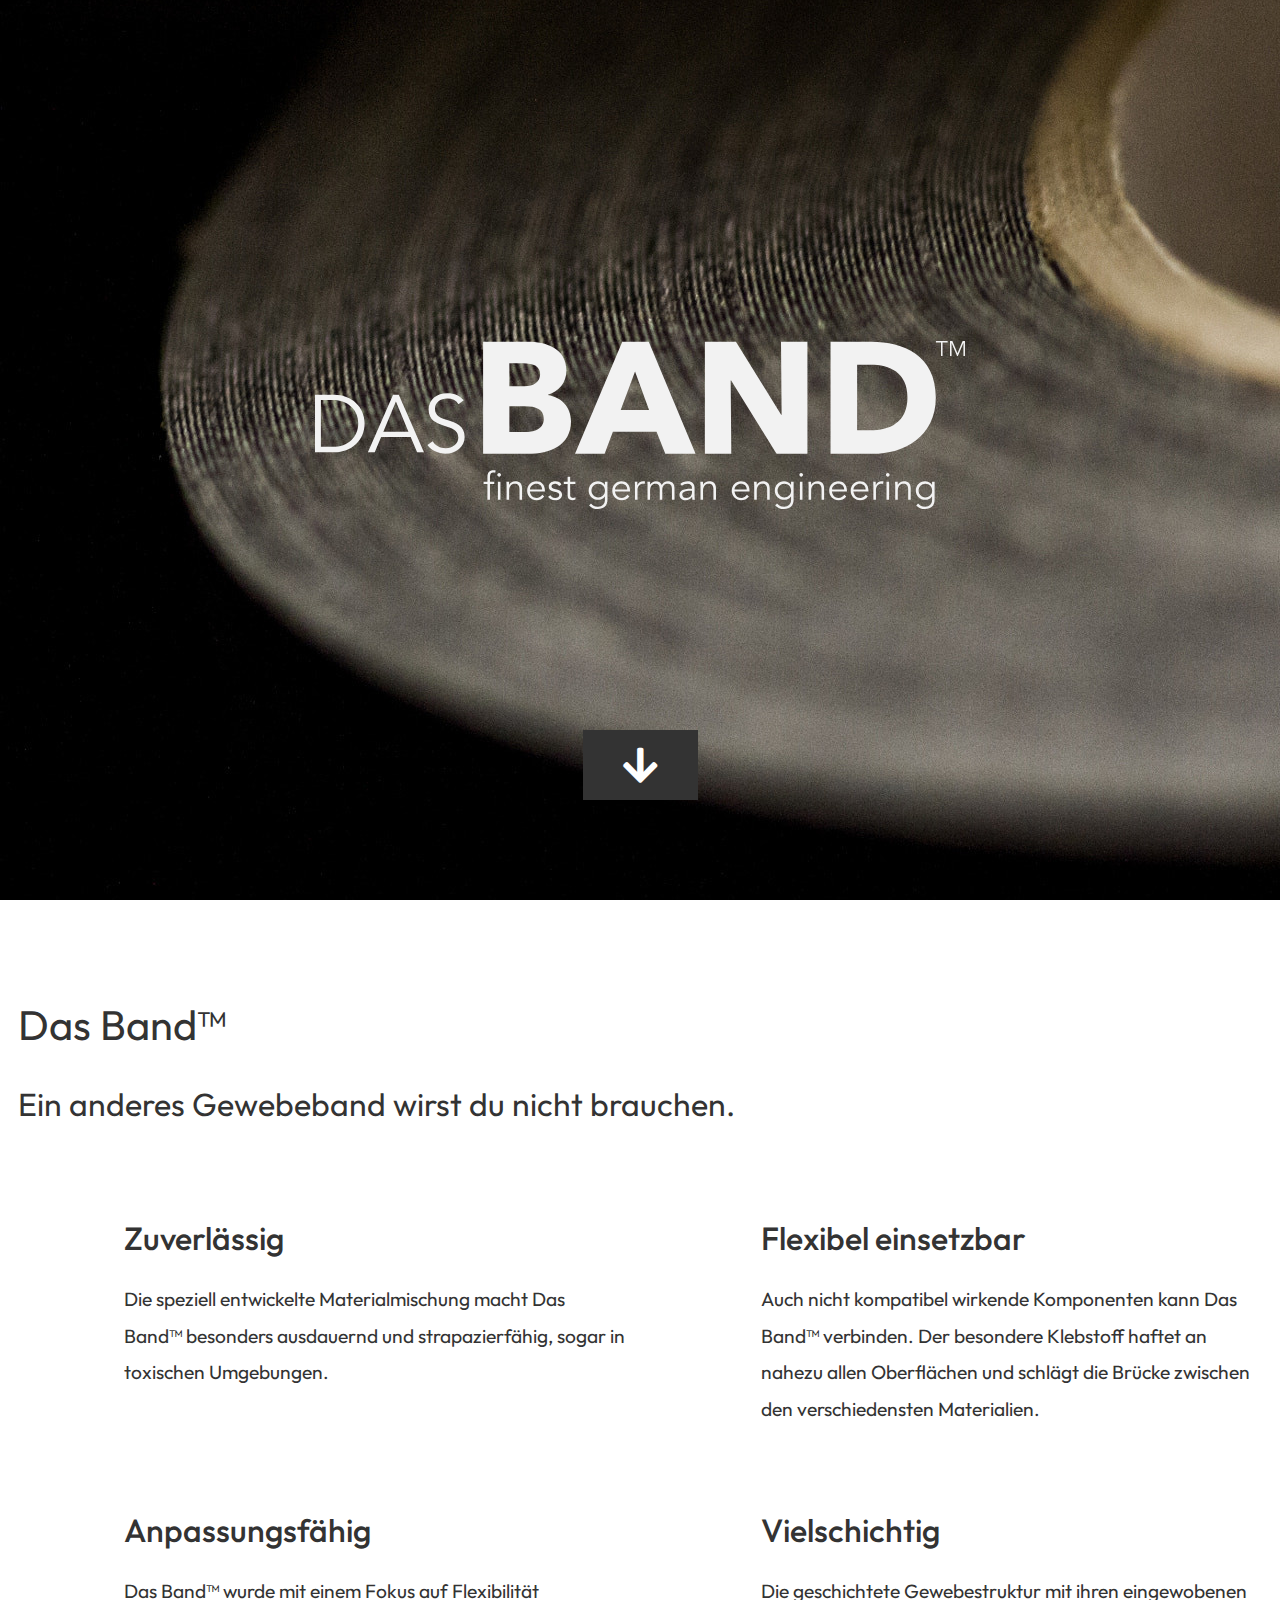
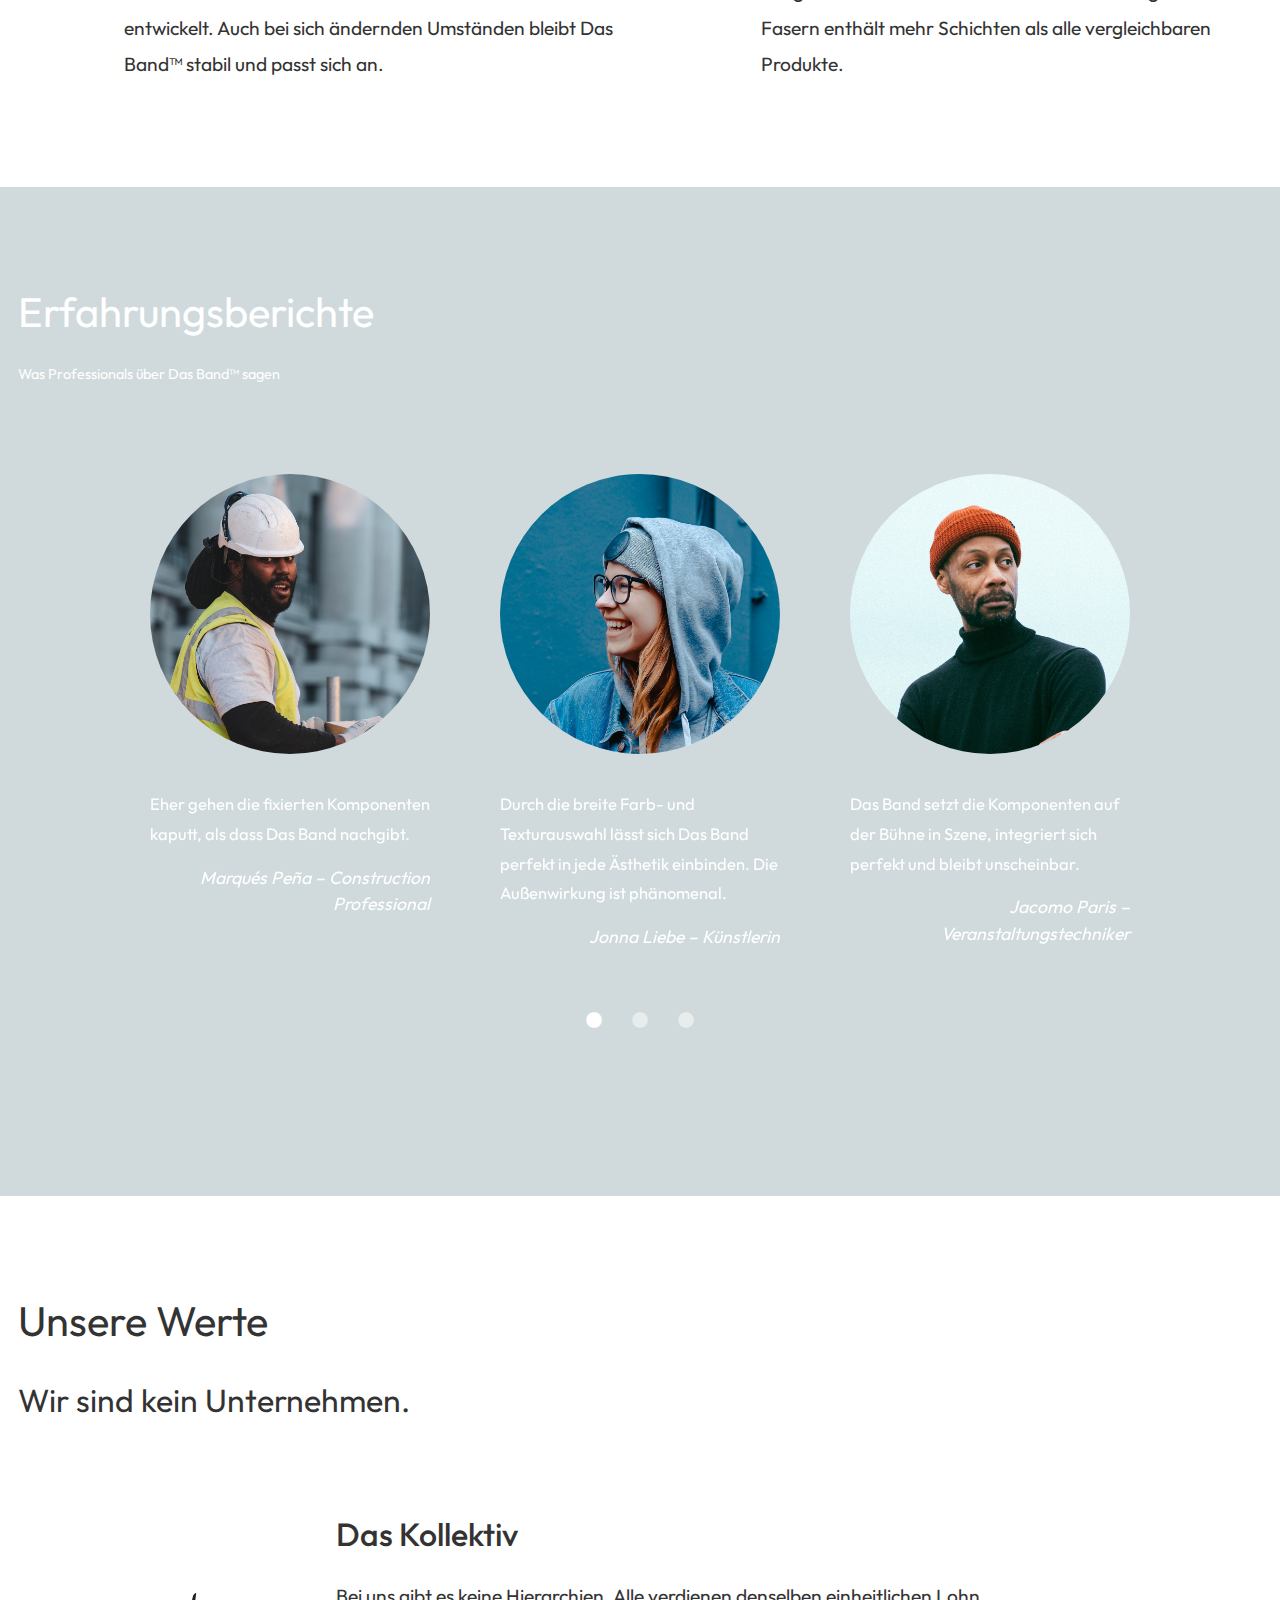
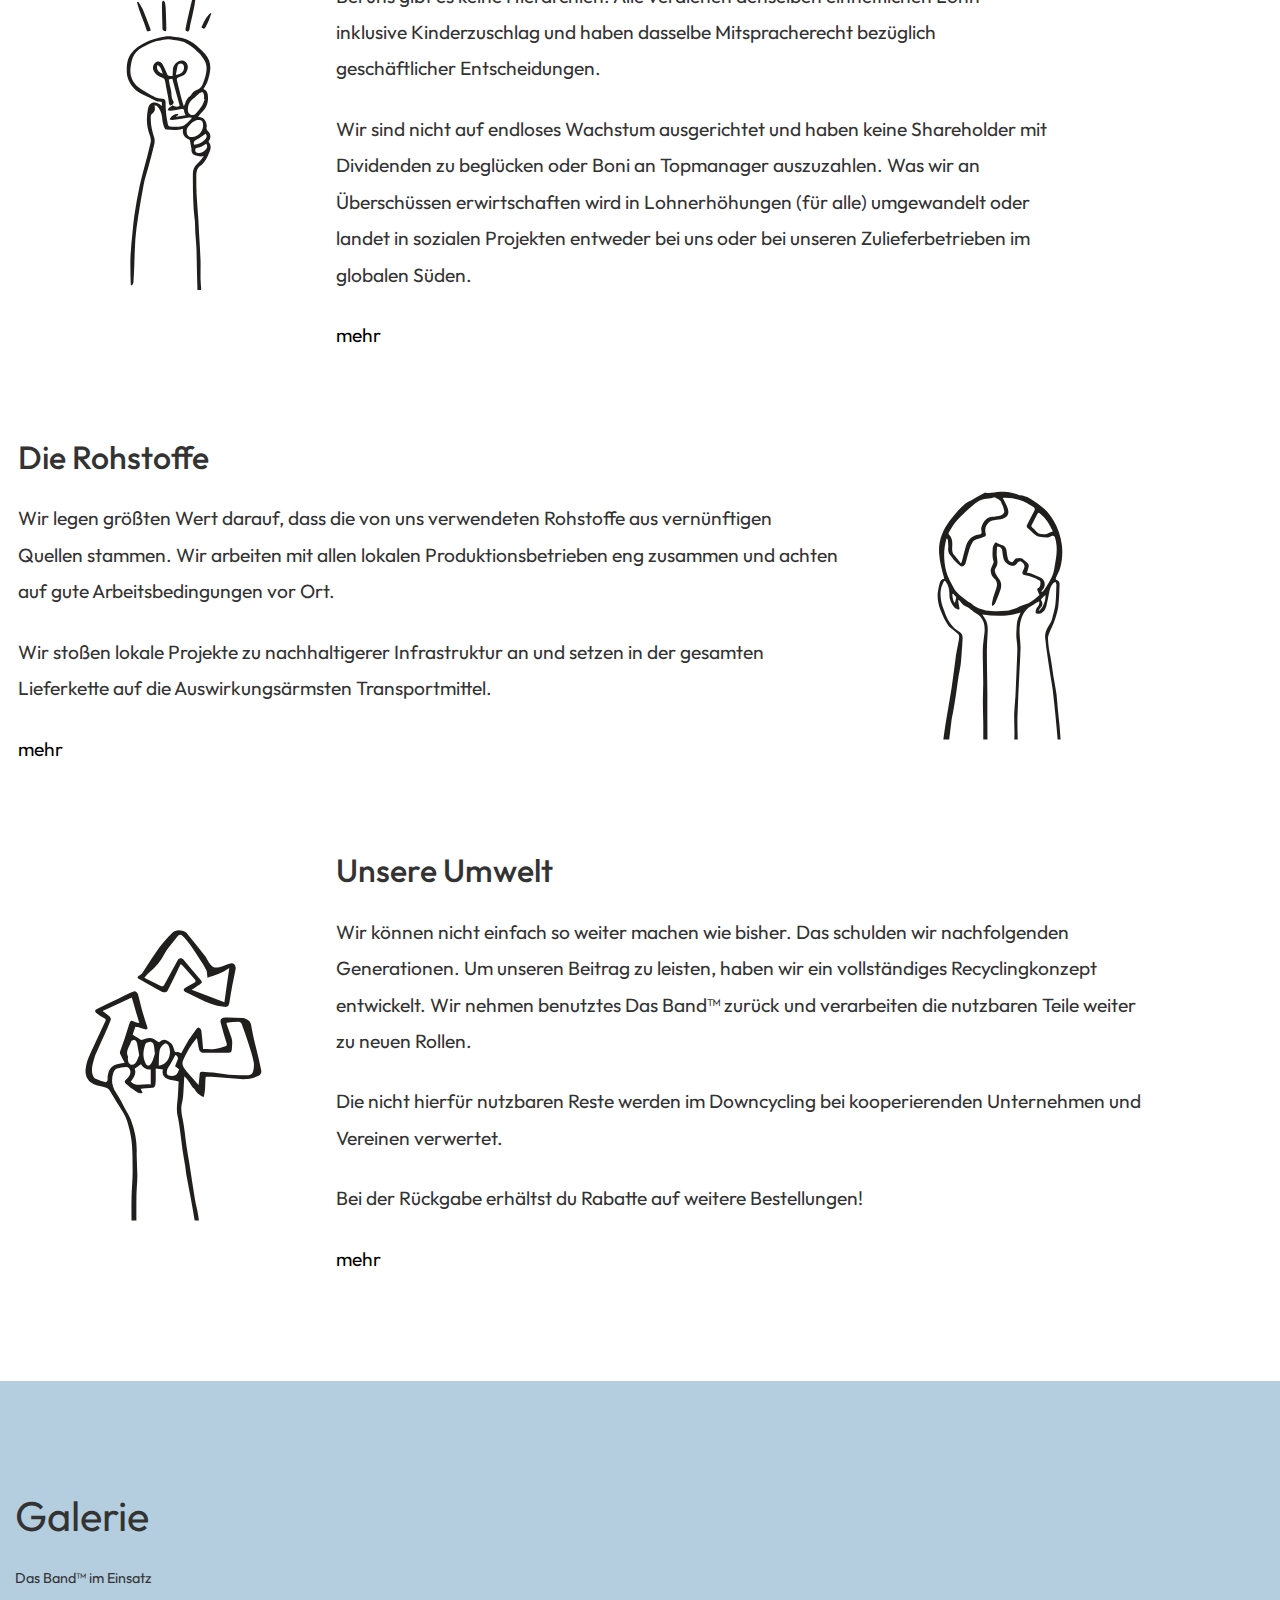
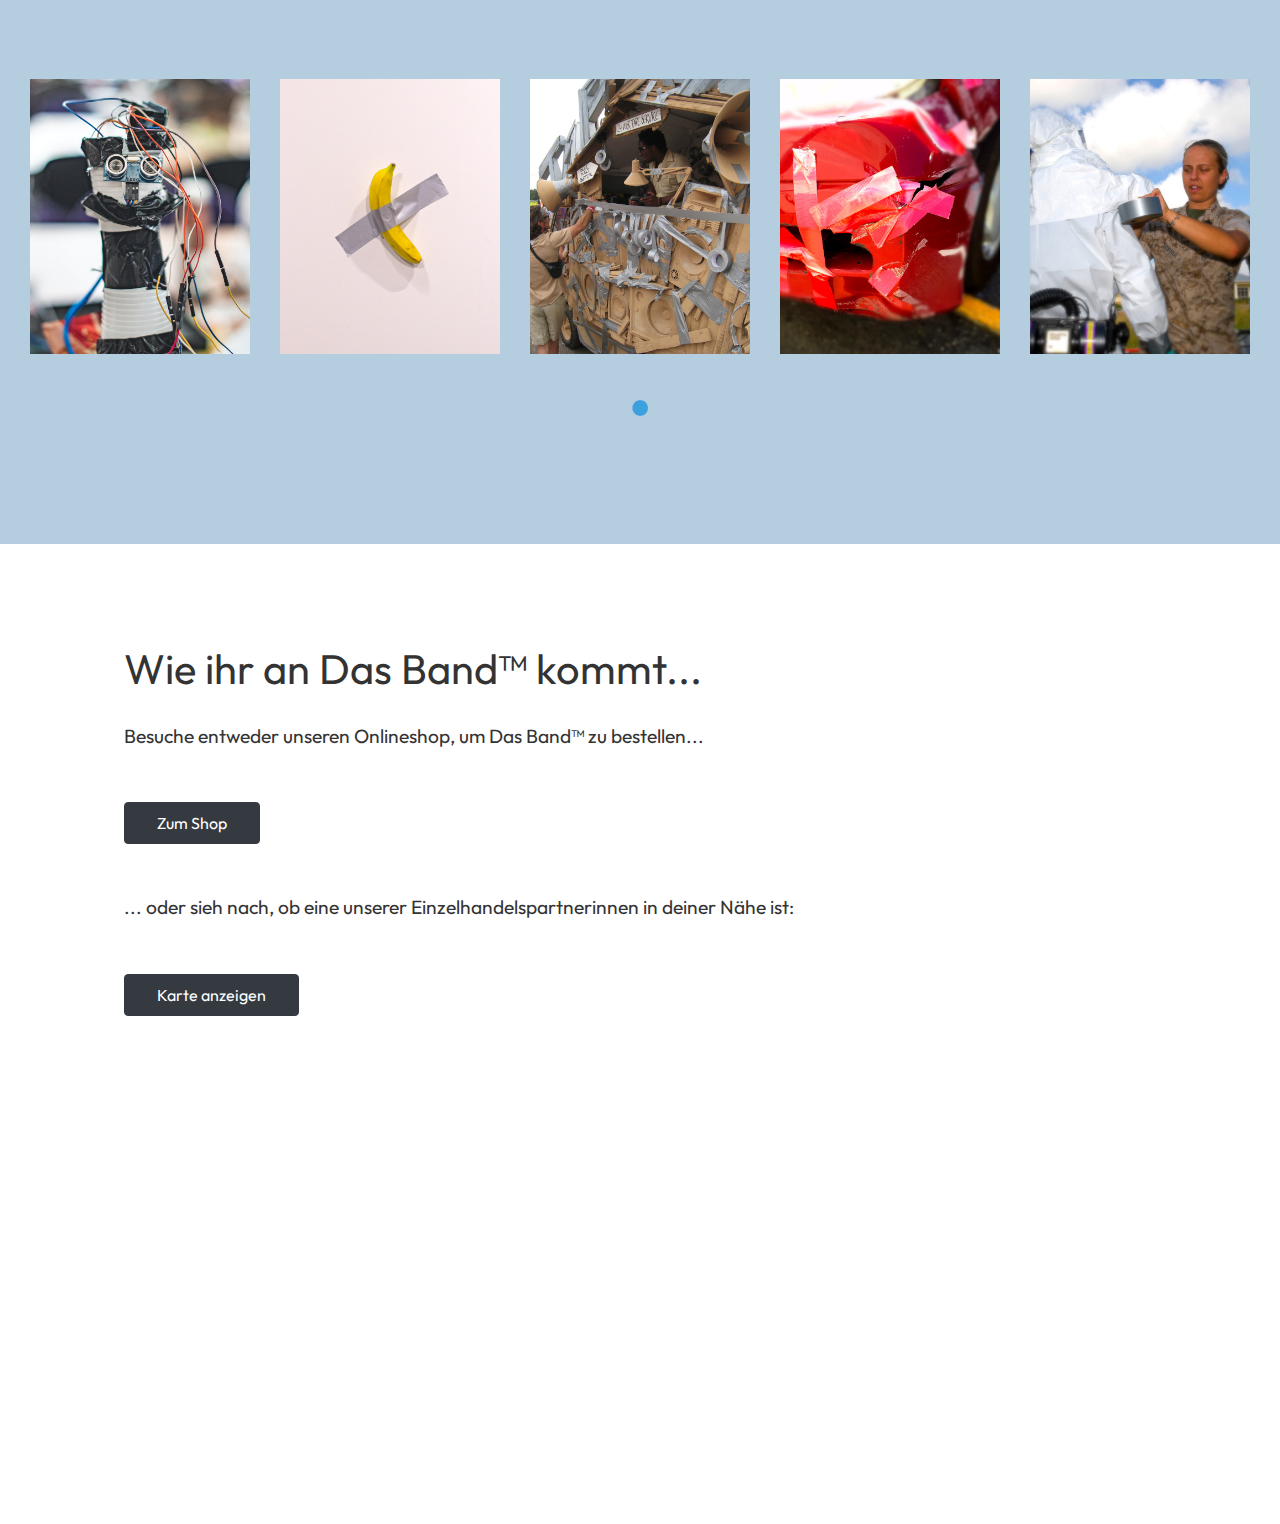
==== commit 4f9e04d9: "fix logo" ====
--- a/index.html
+++ b/index.html
@@ -59,6 +59,7 @@
         <!-- <div class="tm-hero-text-container-inner"> -->
           <div class="tm-gallery-container">
             <img
+              class="img-responsive"
               src="img/logo_nobg.svg"
               alt="logo"
               width="650" />
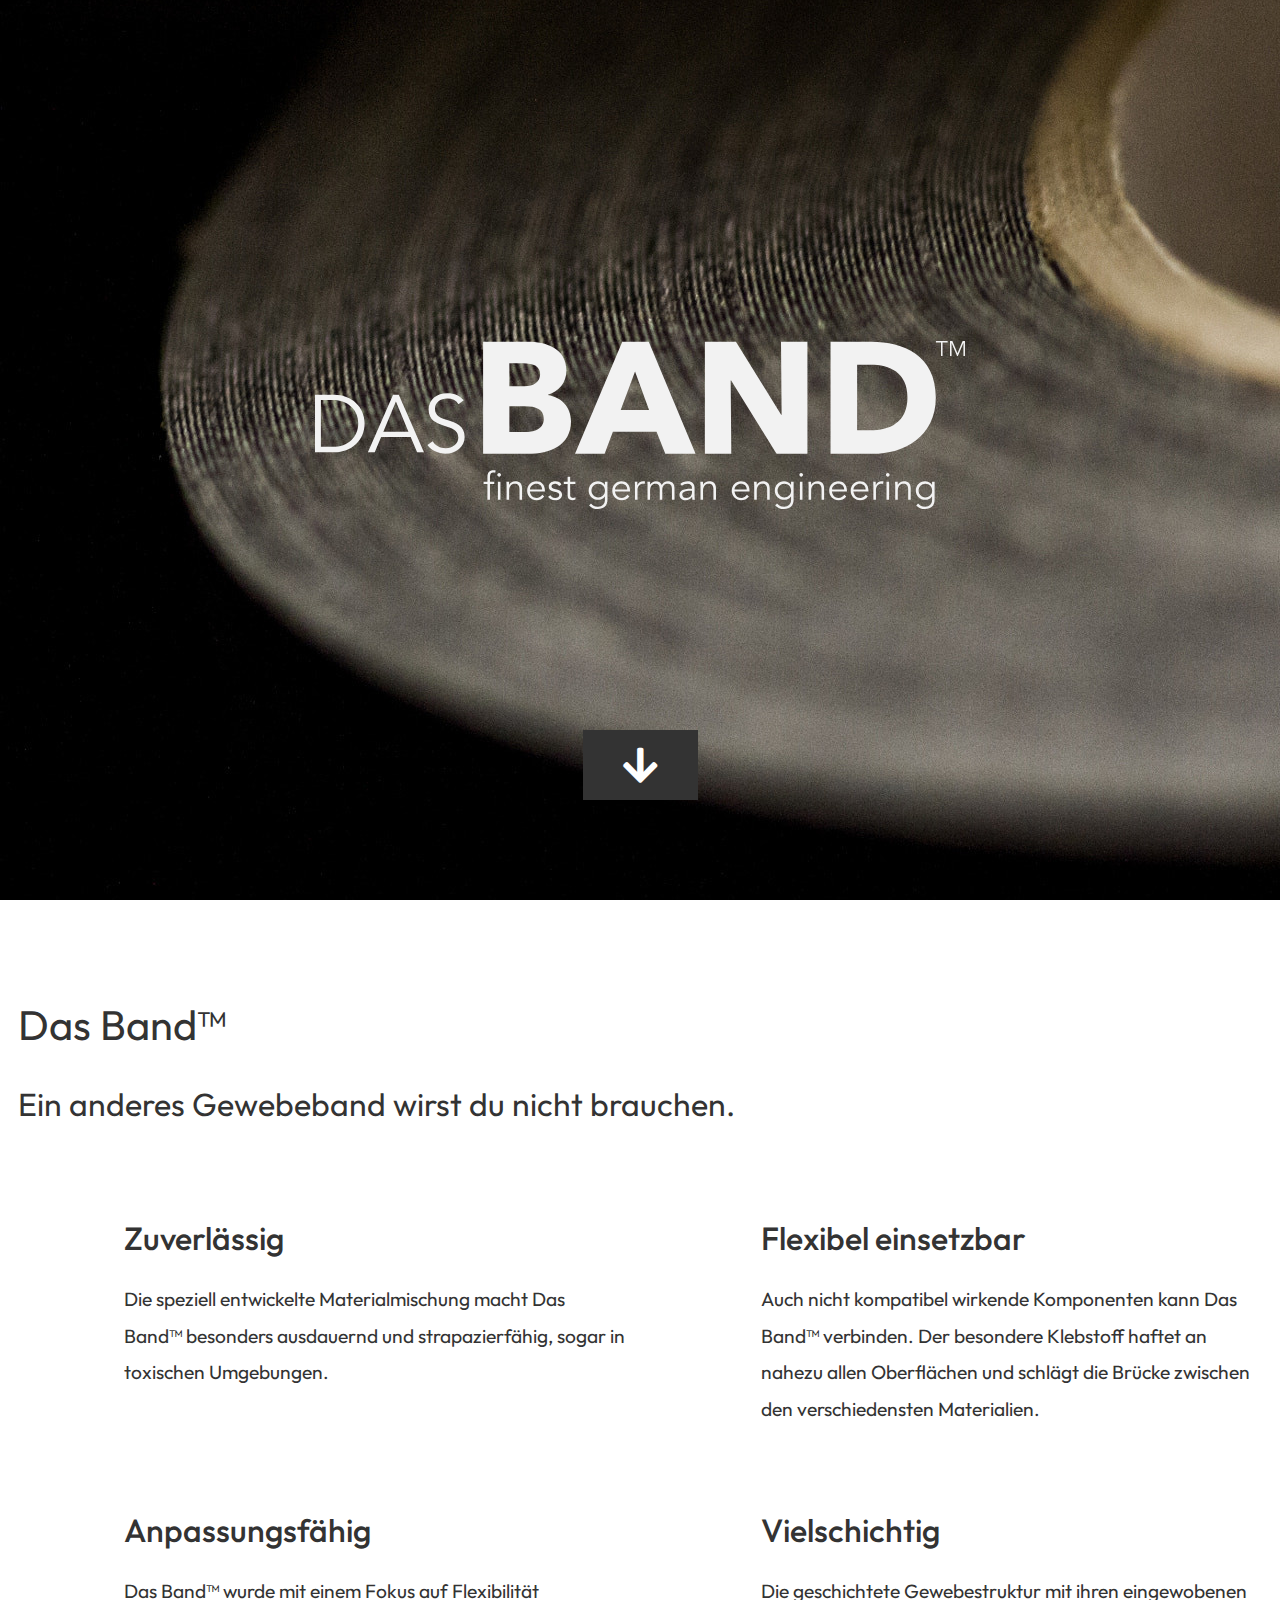
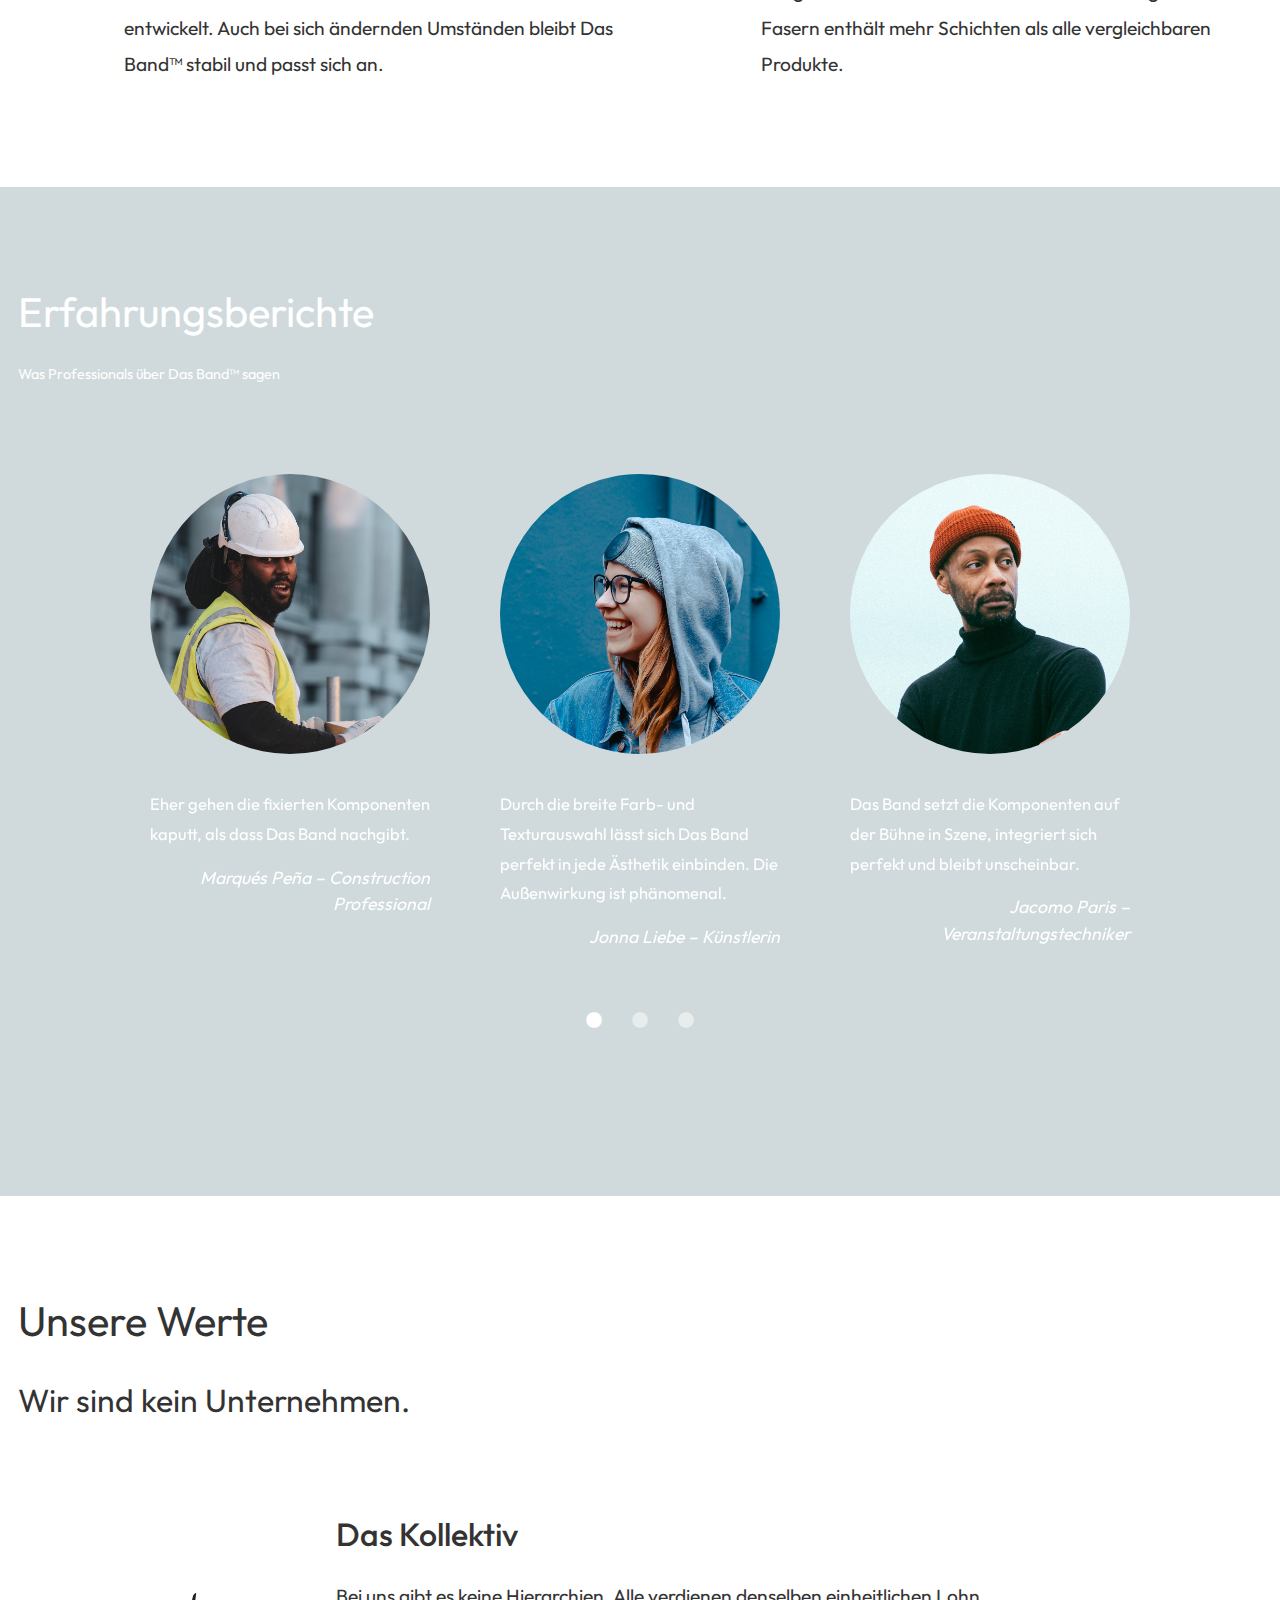
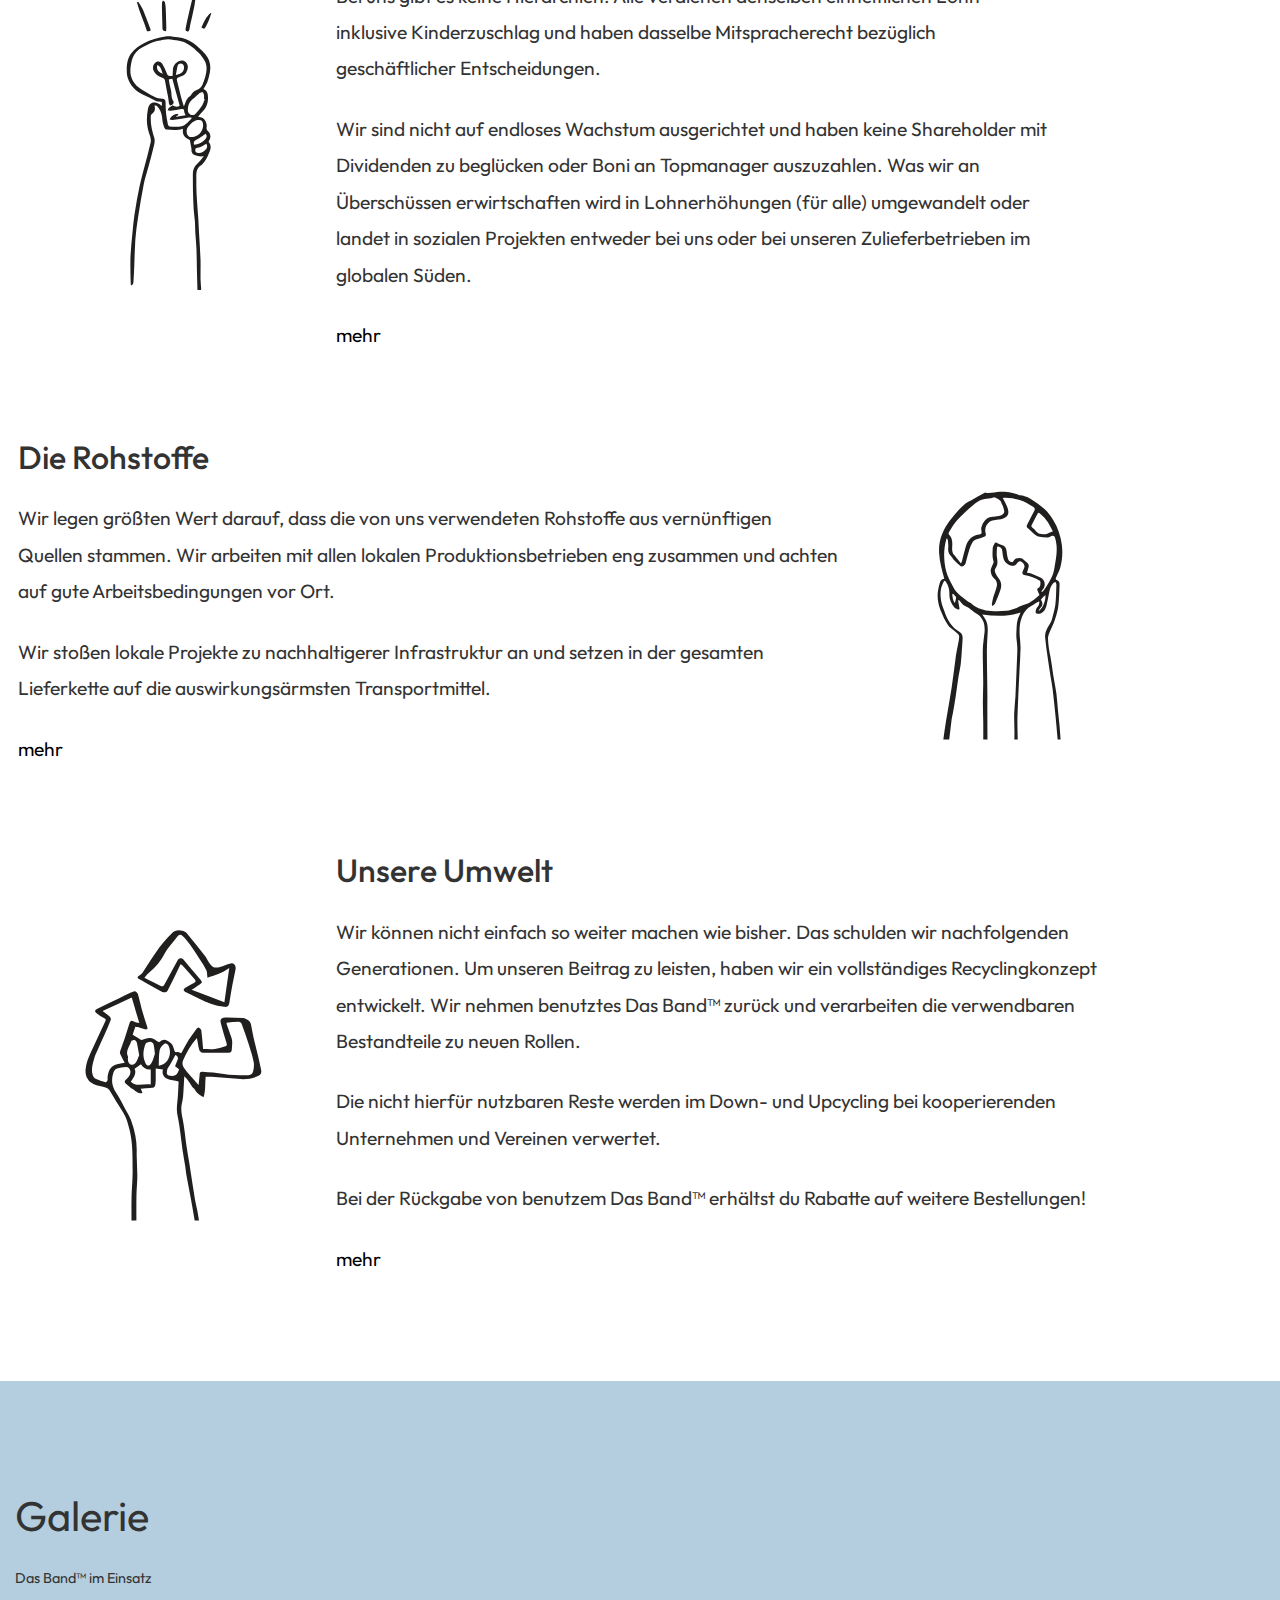
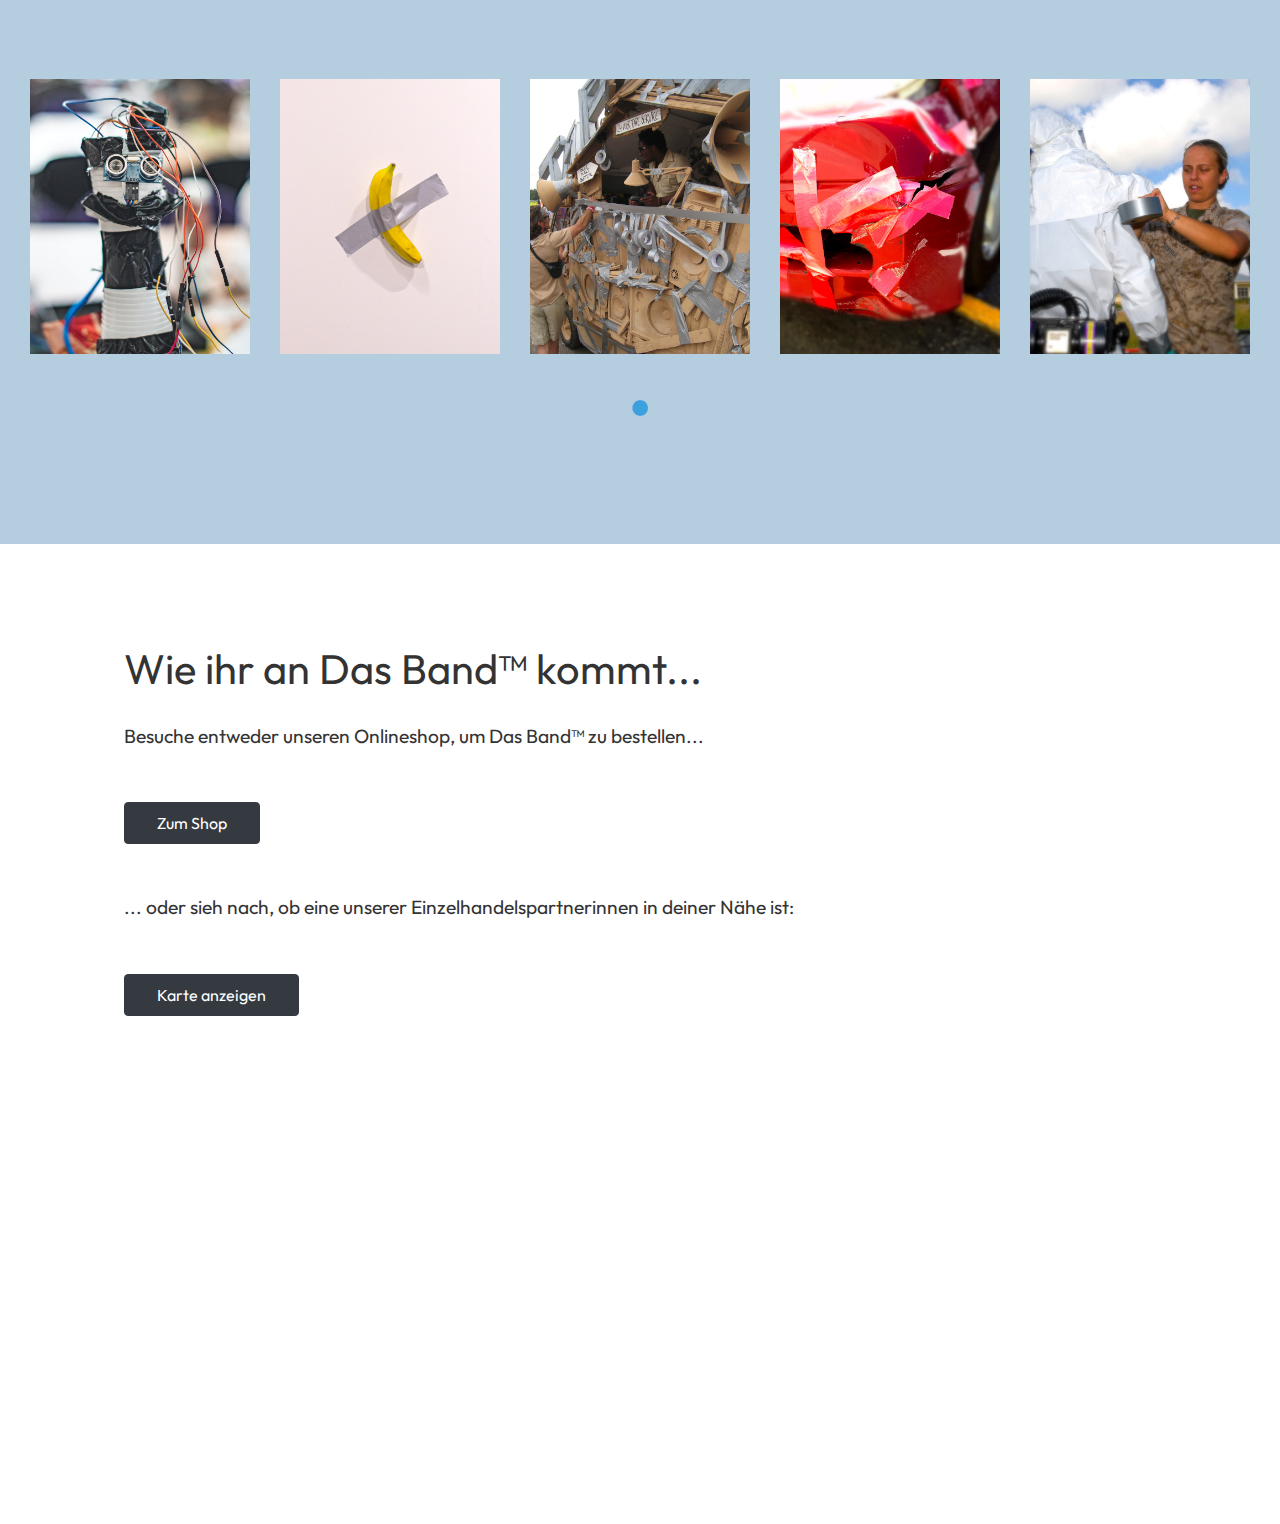
==== commit 6d4a49a6: "add favicon" ====
--- a/index.html
+++ b/index.html
@@ -5,6 +5,7 @@
     <meta name="viewport" content="width=device-width, initial-scale=1.0" />
     <meta http-equiv="X-UA-Compatible" content="ie=edge" />
     <title>Das Band™ – Gewebeband mit Haltung</title>
+    <link rel="icon" href="favicon.png" type="image/x-icon">
     <link rel="stylesheet" href="fontawesome-5.5/css/all.min.css" />
     <link rel="stylesheet" href="slick/slick.css">
     <link rel="stylesheet" href="slick/slick-theme.css">
@@ -289,7 +290,7 @@
                   </p>
                   <p class="mb-4 tm-intro-text">
                     Wir stoßen lokale Projekte zu nachhaltigerer Infrastruktur an und 
-                    setzen in der gesamten Lieferkette auf die Auswirkungsärmsten 
+                    setzen in der gesamten Lieferkette auf die auswirkungsärmsten 
                     Transportmittel.
                   </p>
                   <p class="mb-4 tm-intro-text">
@@ -328,13 +329,13 @@
                         Das schulden wir nachfolgenden Generationen. Um unseren Beitrag zu 
                         leisten, haben wir ein vollständiges Recyclingkonzept entwickelt. 
                         Wir nehmen benutztes Das Band™ zurück und verarbeiten die
-                        nutzbaren Teile weiter zu neuen Rollen. </p>
-                        <p class="mb-4 tm-intro-text">
-                        Die nicht hierfür nutzbaren Reste werden im Downcycling bei 
+                        verwendbaren Bestandteile zu neuen Rollen. </p>
+                        <p class="mb-4 tm-intro-text">
+                        Die nicht hierfür nutzbaren Reste werden im Down- und Upcycling bei 
                         kooperierenden Unternehmen und Vereinen verwertet.
                         </p>
                         <p class="mb-4 tm-intro-text">
-                        Bei der Rückgabe erhältst du Rabatte auf weitere Bestellungen!
+                        Bei der Rückgabe von benutzem Das Band™ erhältst du Rabatte auf weitere Bestellungen!
                         </p>
                         <p class="mb-4 tm-intro-text">
                           <a href="end.html">
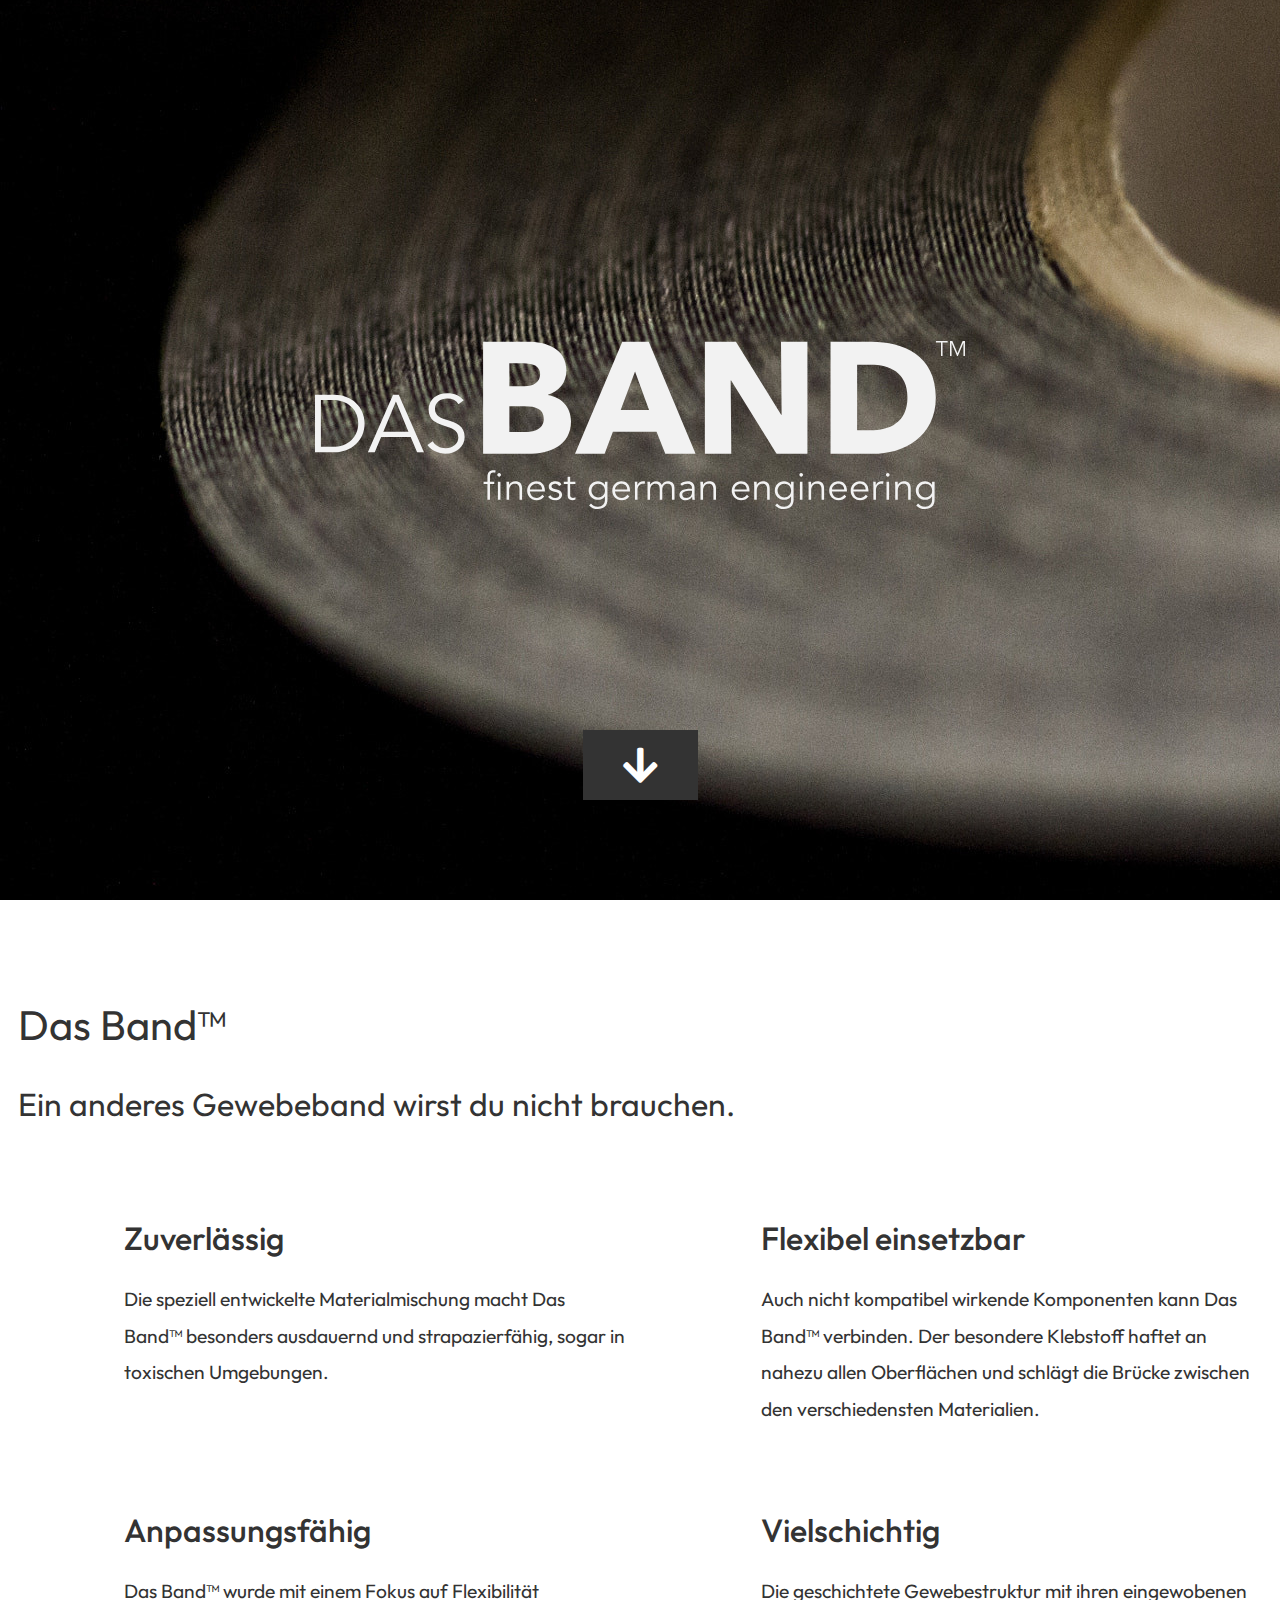
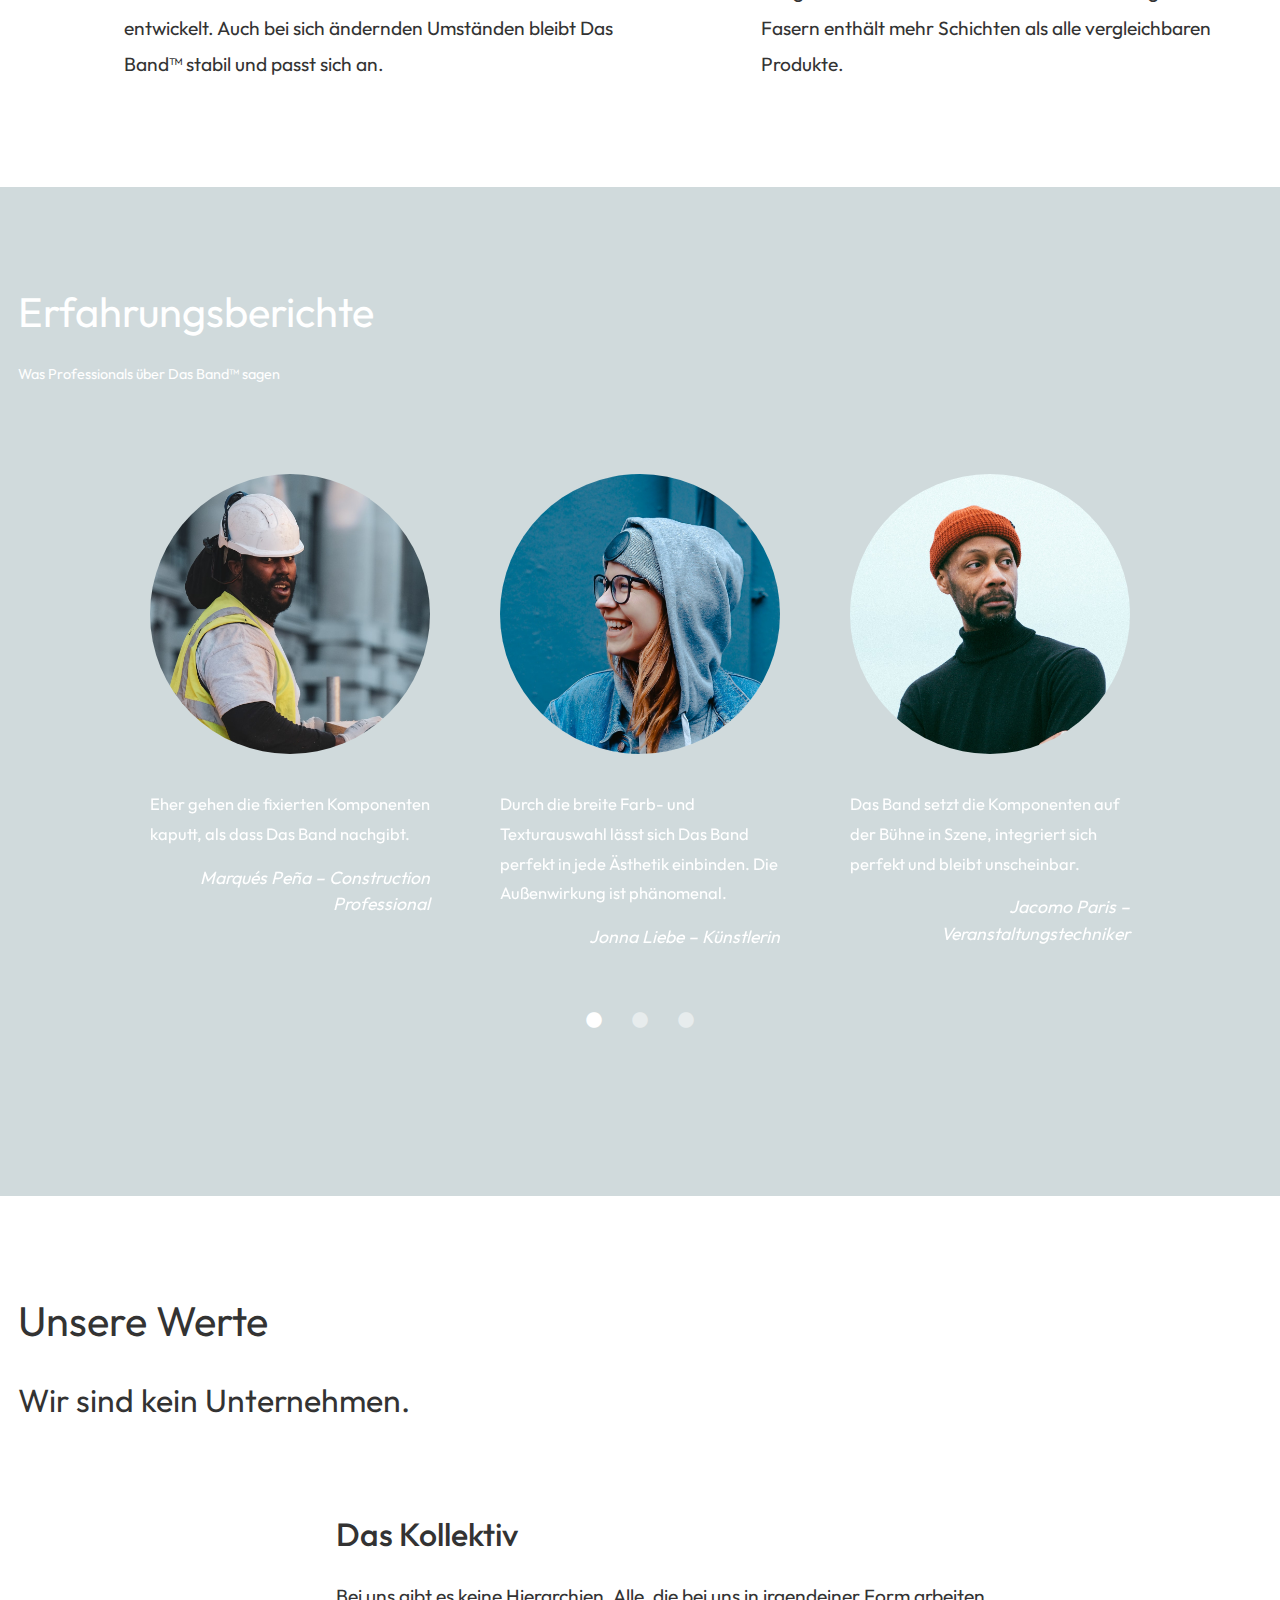
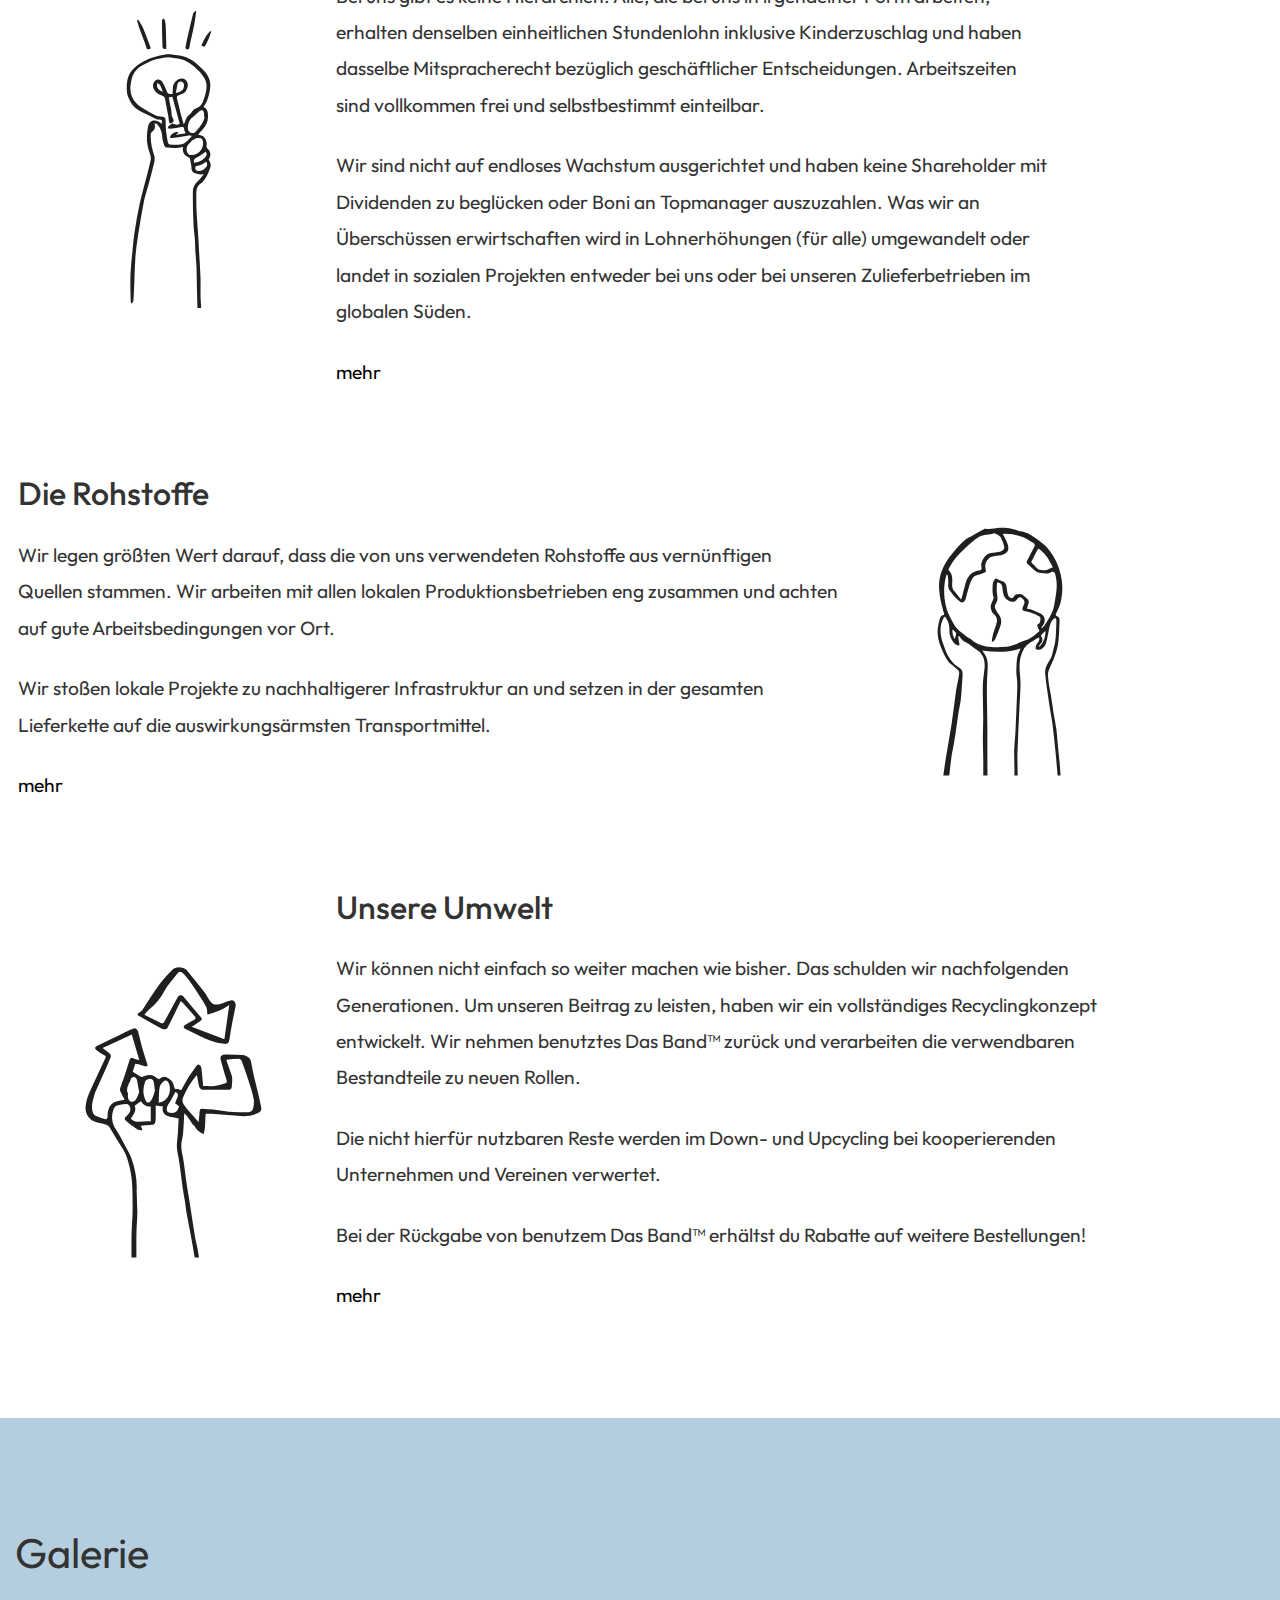
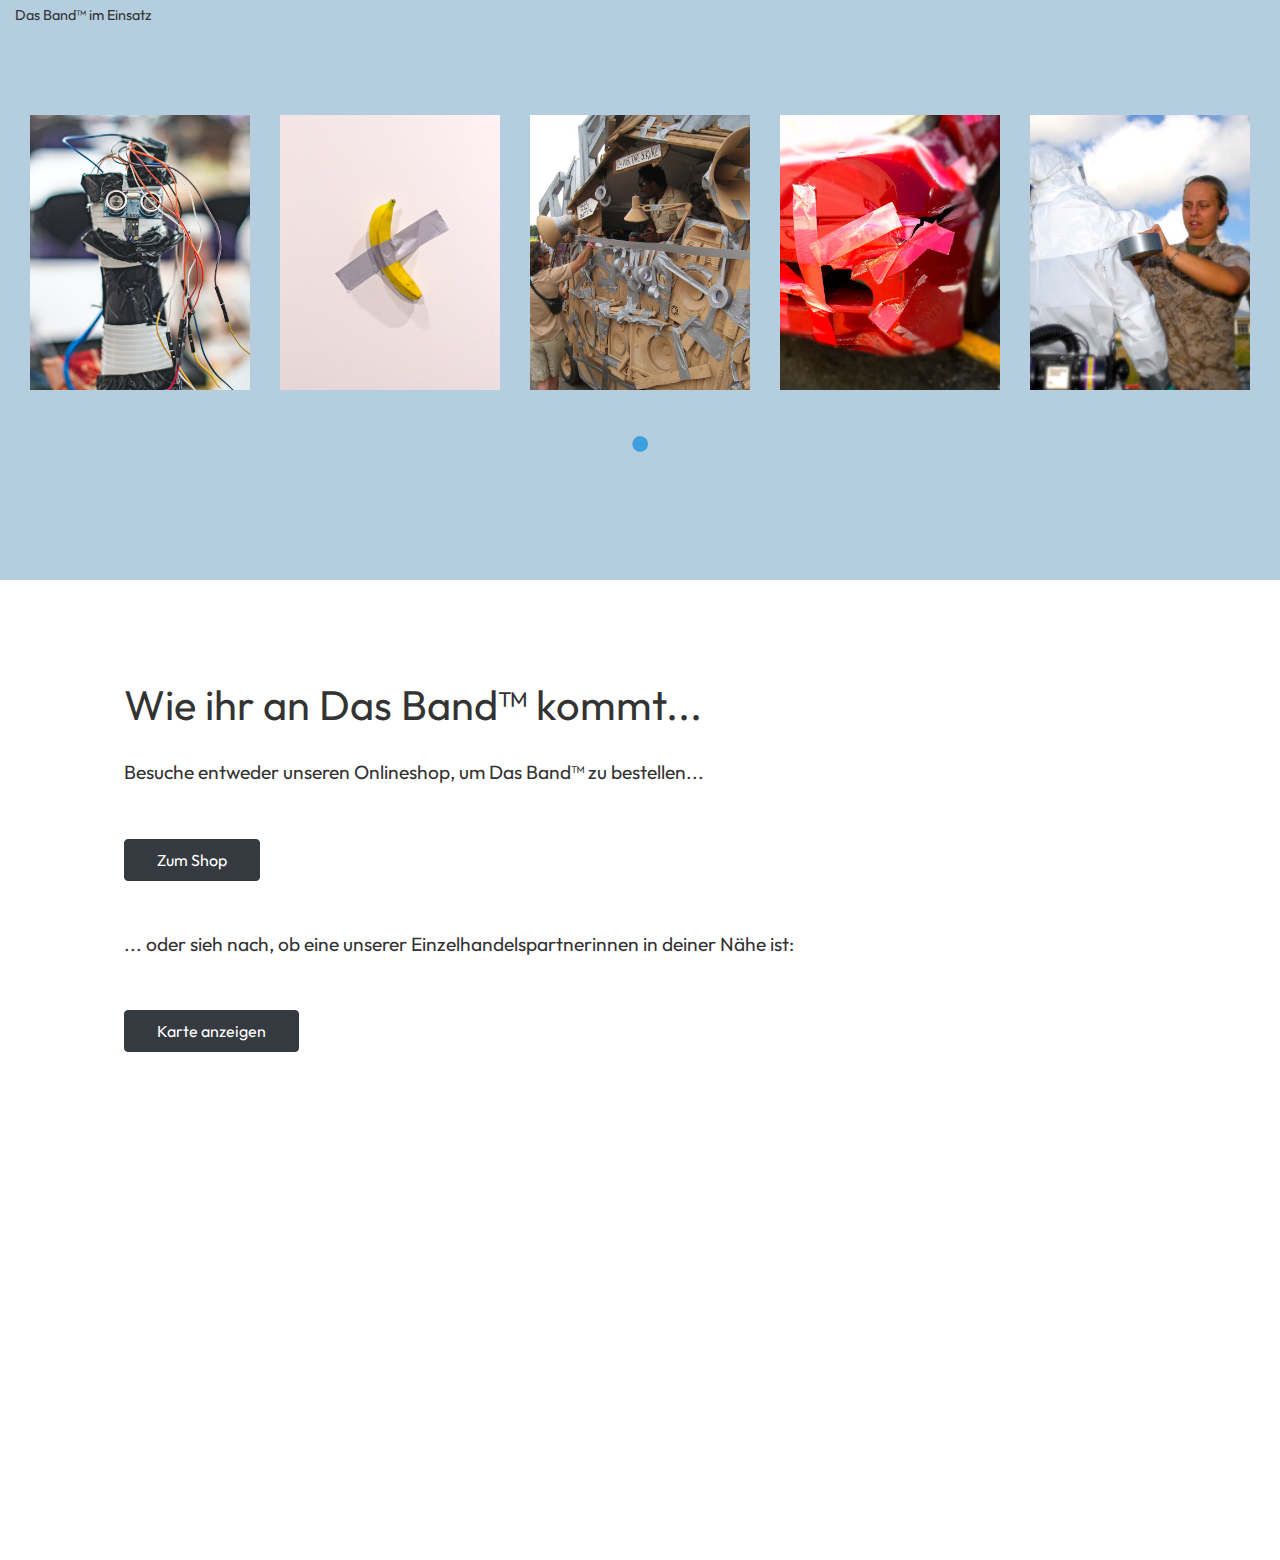
==== commit 36d078b8: "change phrasing" ====
--- a/index.html
+++ b/index.html
@@ -256,9 +256,10 @@
                         <h2 class="tm-text-primary mb-4">Das Kollektiv</h2>
                         <p class="mb-4 tm-intro-text">
                           Bei uns gibt es keine Hierarchien. 
-                          Alle verdienen denselben einheitlichen Lohn inklusive Kinderzuschlag und 
-                          haben dasselbe Mitspracherecht bezüglich geschäftlicher 
-                          Entscheidungen. 
+                          Alle, die bei uns in irgendeiner Form arbeiten, erhalten 
+                          denselben einheitlichen Stundenlohn inklusive Kinderzuschlag und 
+                          haben dasselbe Mitspracherecht bezüglich geschäftlicher Entscheidungen. 
+                          Arbeitszeiten sind vollkommen frei und selbstbestimmt einteilbar.
                         </p>
                         <p class="mb-4 tm-intro-text">
                           Wir sind nicht auf endloses Wachstum ausgerichtet 
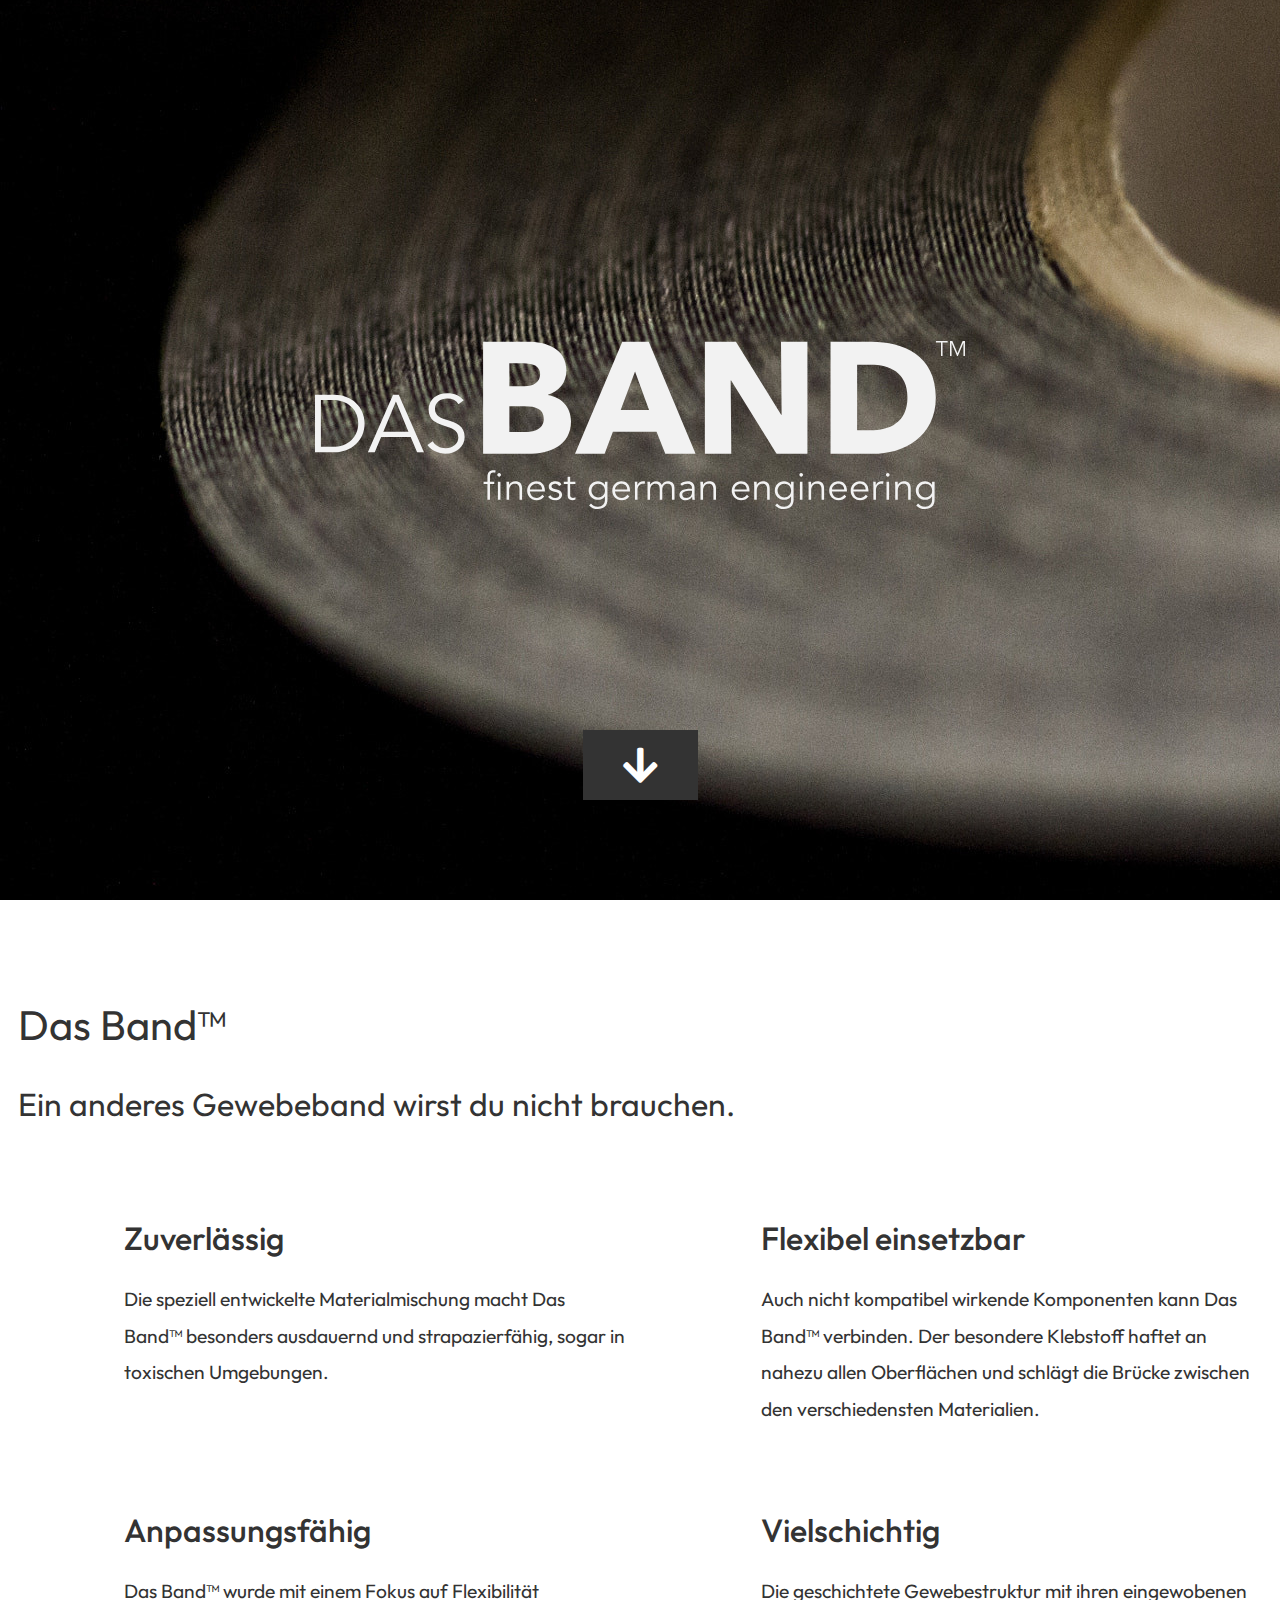
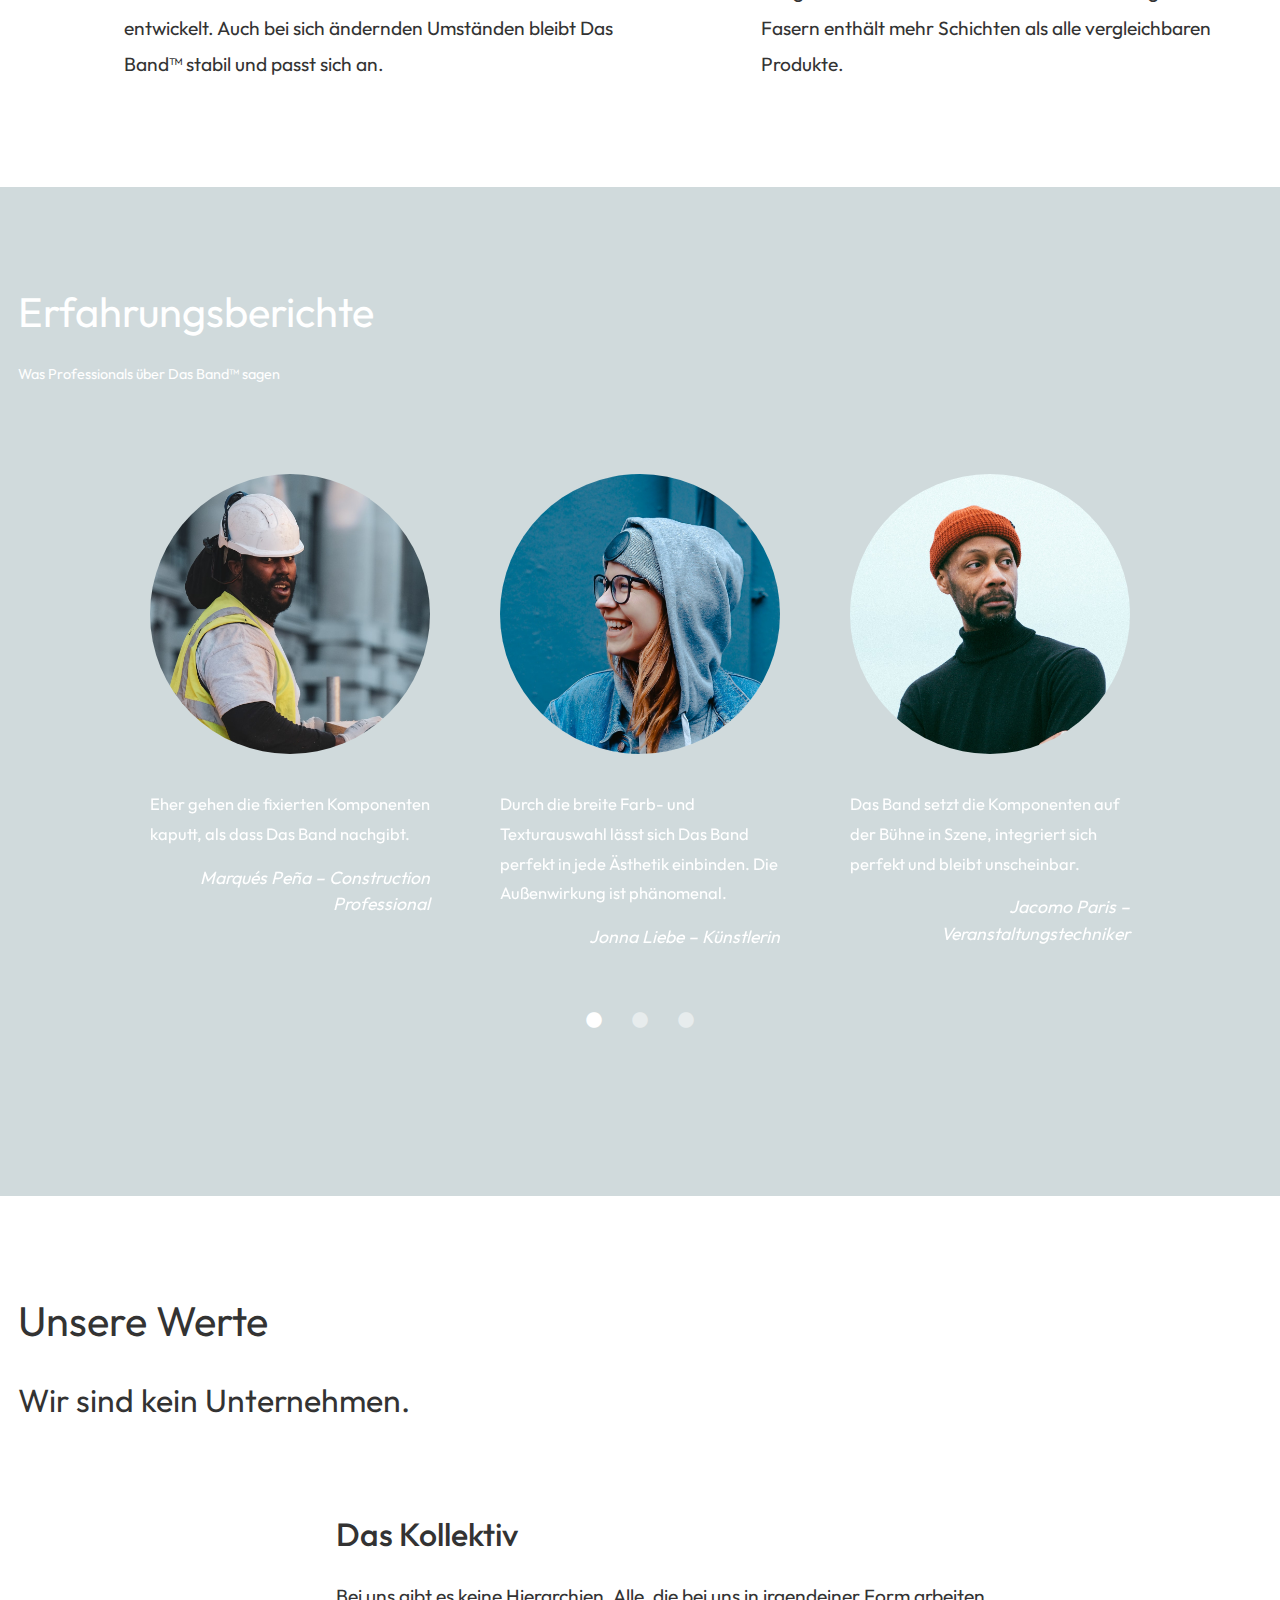
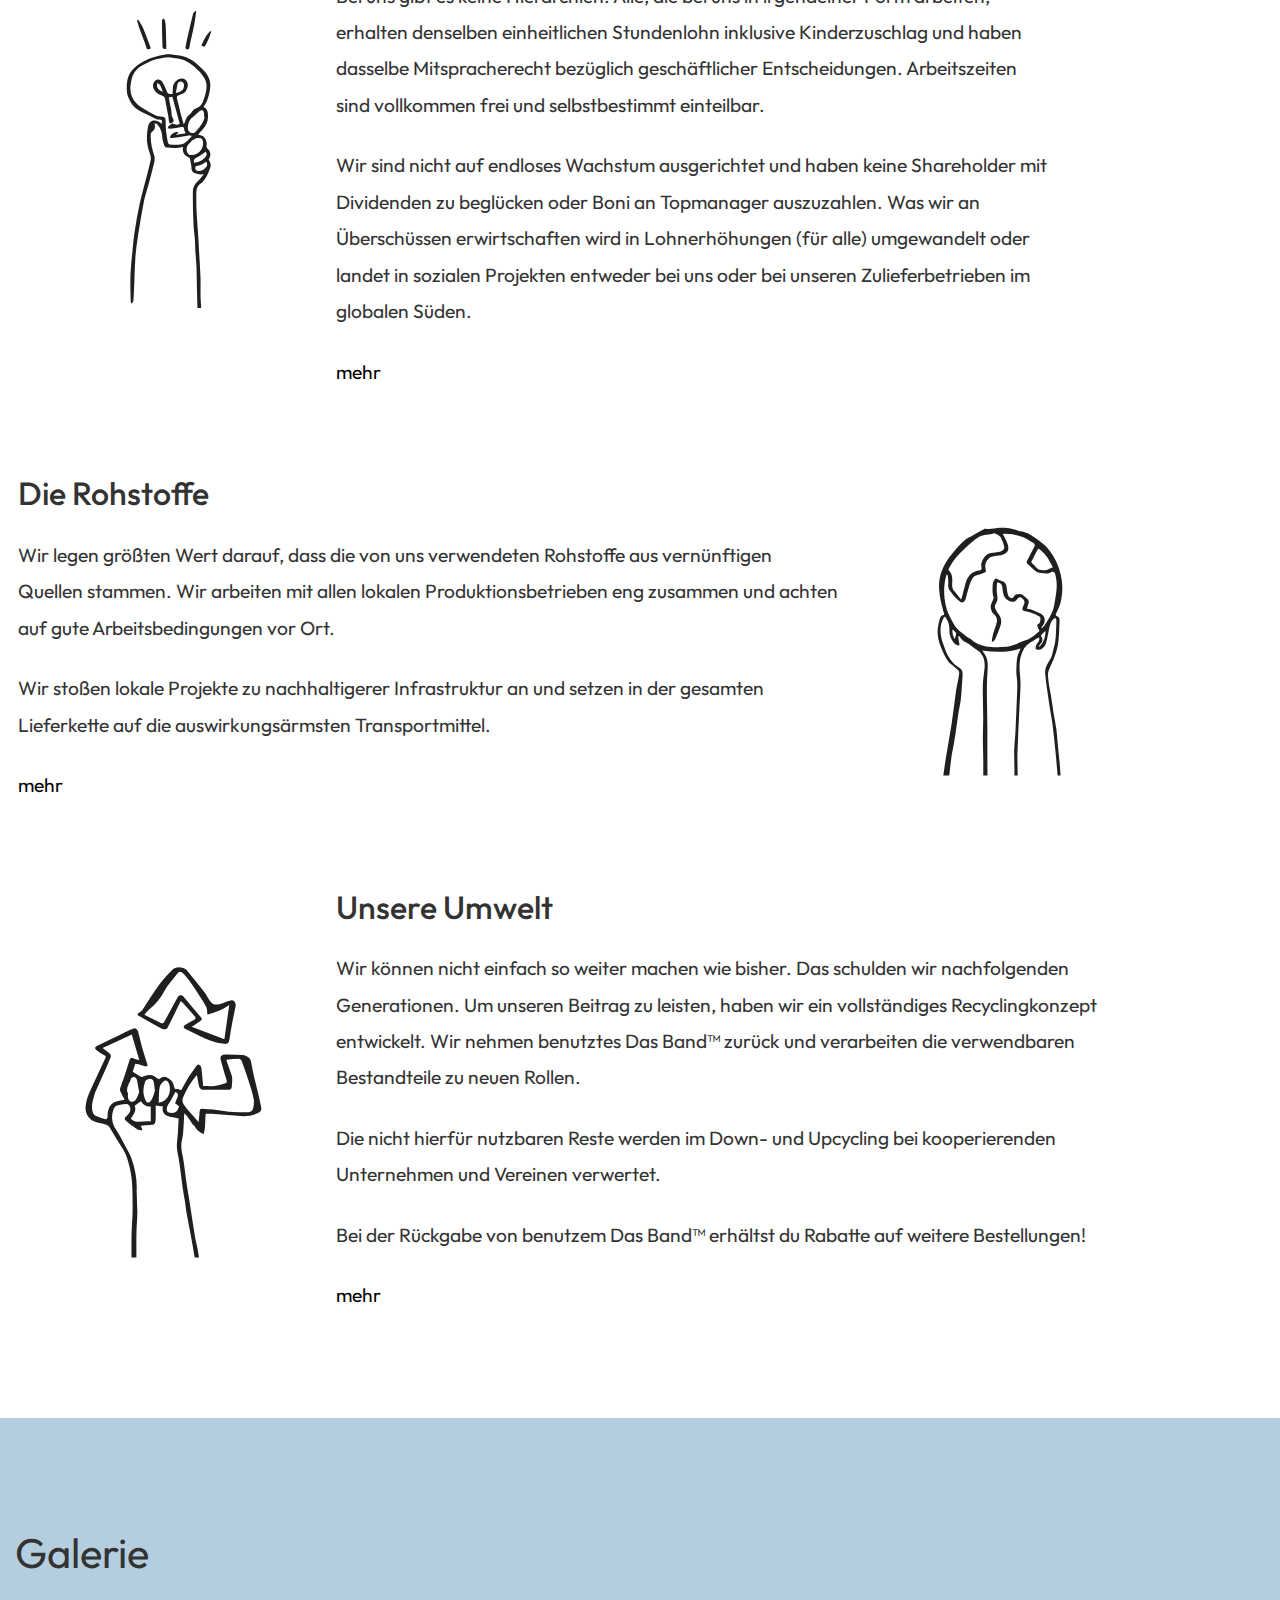
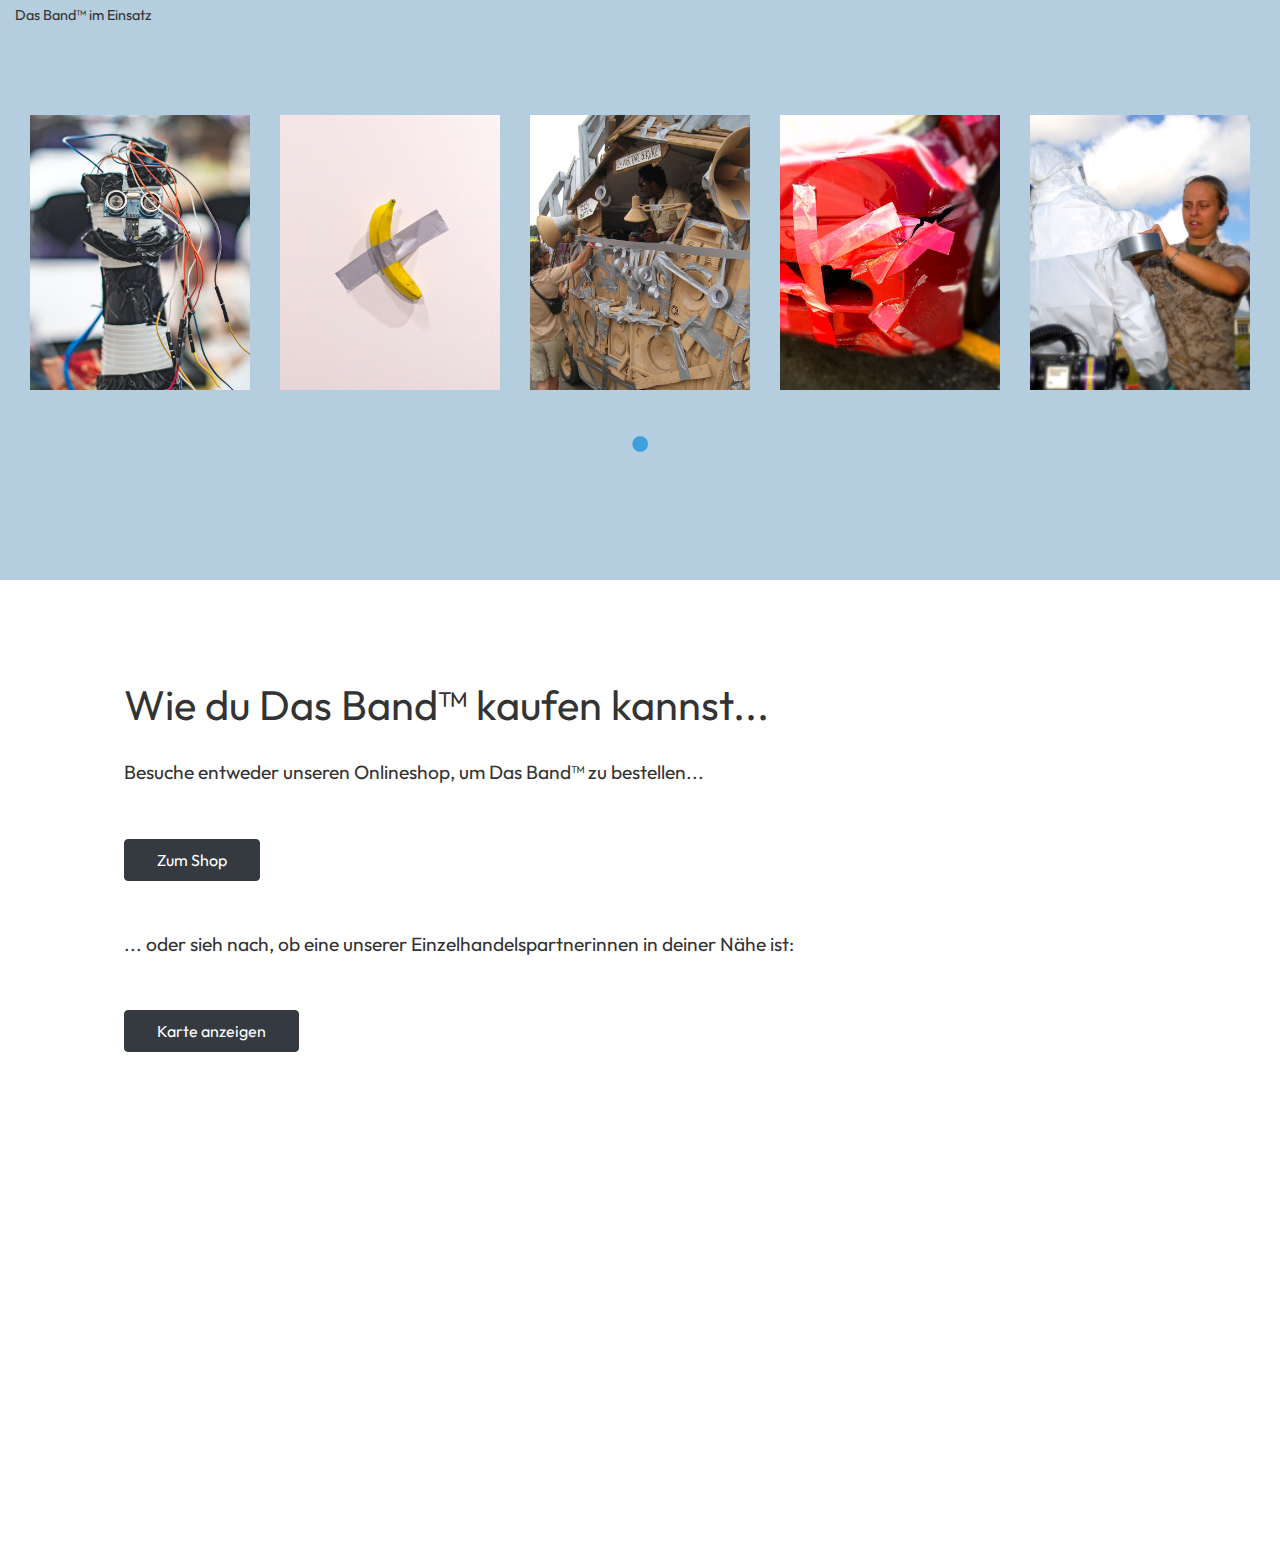
==== commit 922b37a2: "modify wording" ====
--- a/index.html
+++ b/index.html
@@ -412,7 +412,7 @@
     <section id="contact" class="tm-section-pad-top tm-parallax-2">
     
       <div class="container tm-container-contact">
-          <h2 class="tm-section-title mb-4">Wie ihr an Das Band™ kommt...</h2>
+          <h2 class="tm-section-title mb-4">Wie du Das Band™ kaufen kannst...</h2>
           <p class="mb-5">
             Besuche entweder unseren Onlineshop, um Das Band™ zu bestellen...
           </p>
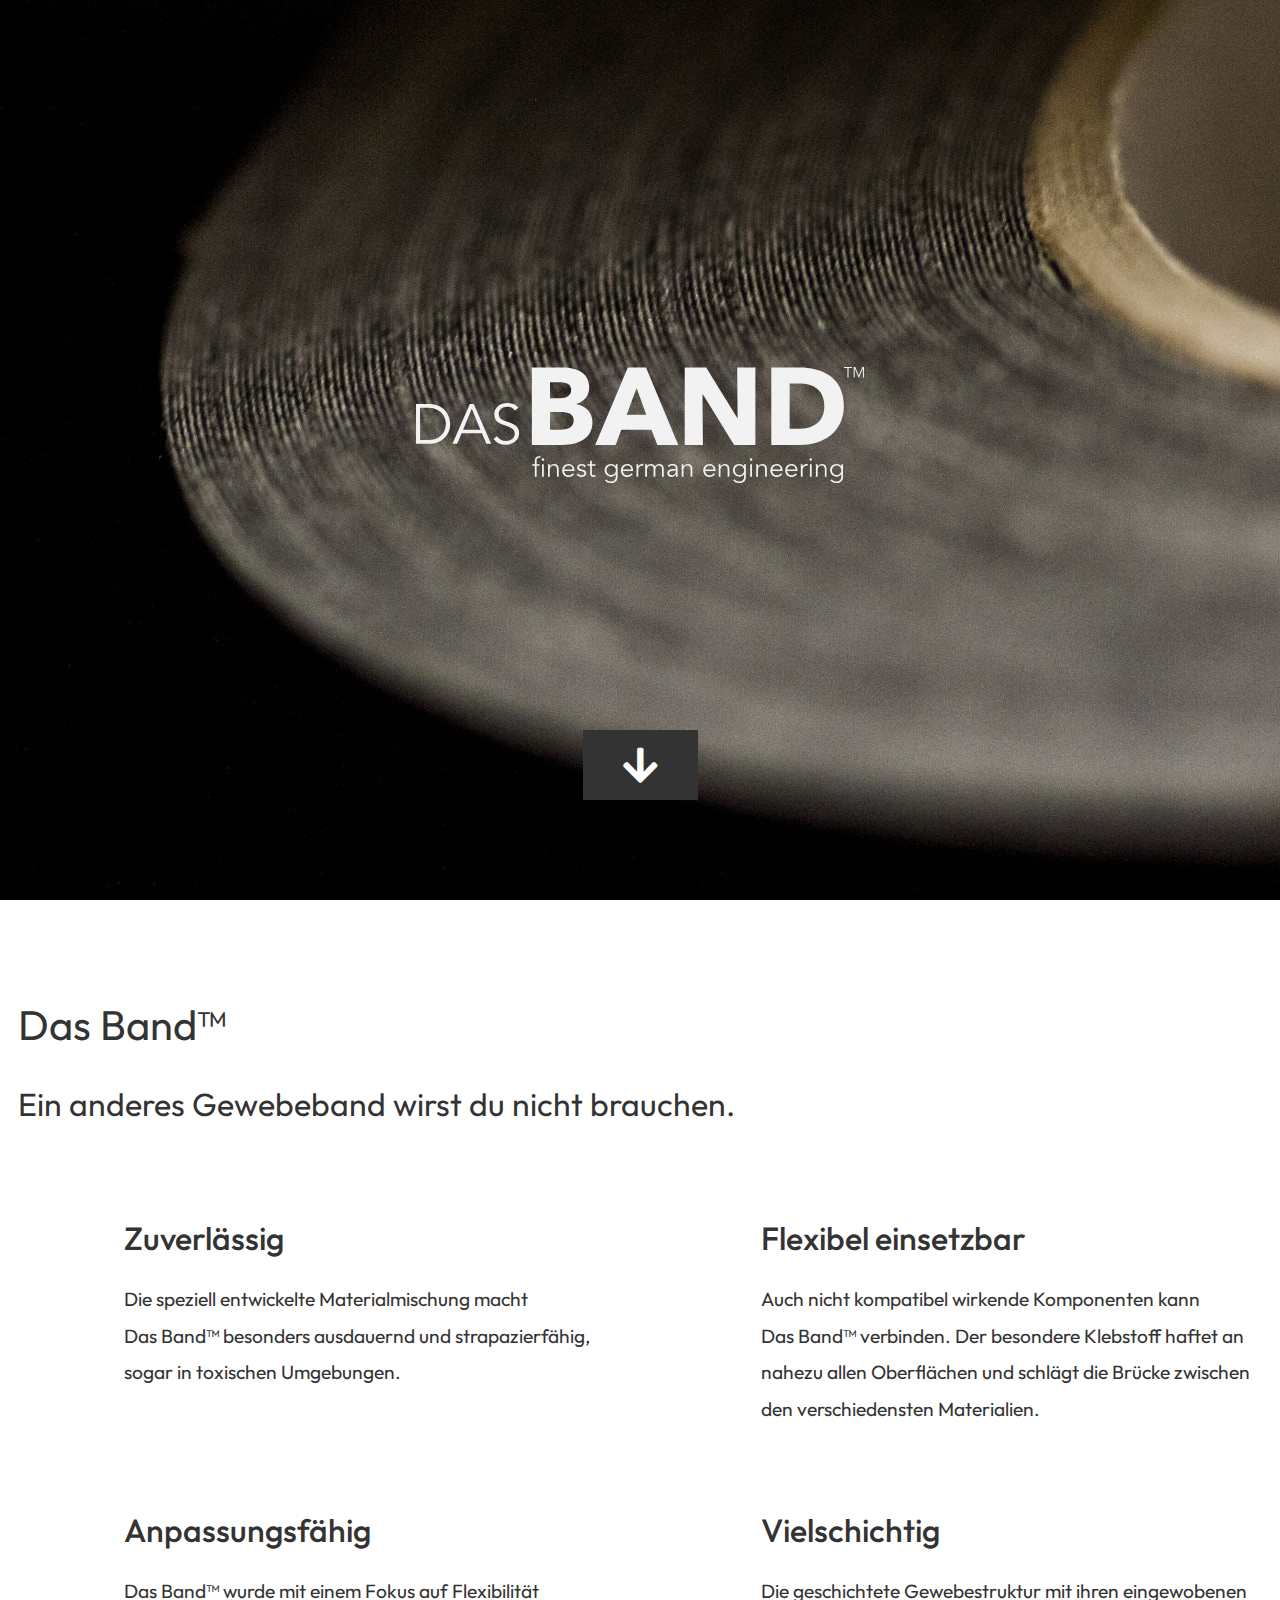
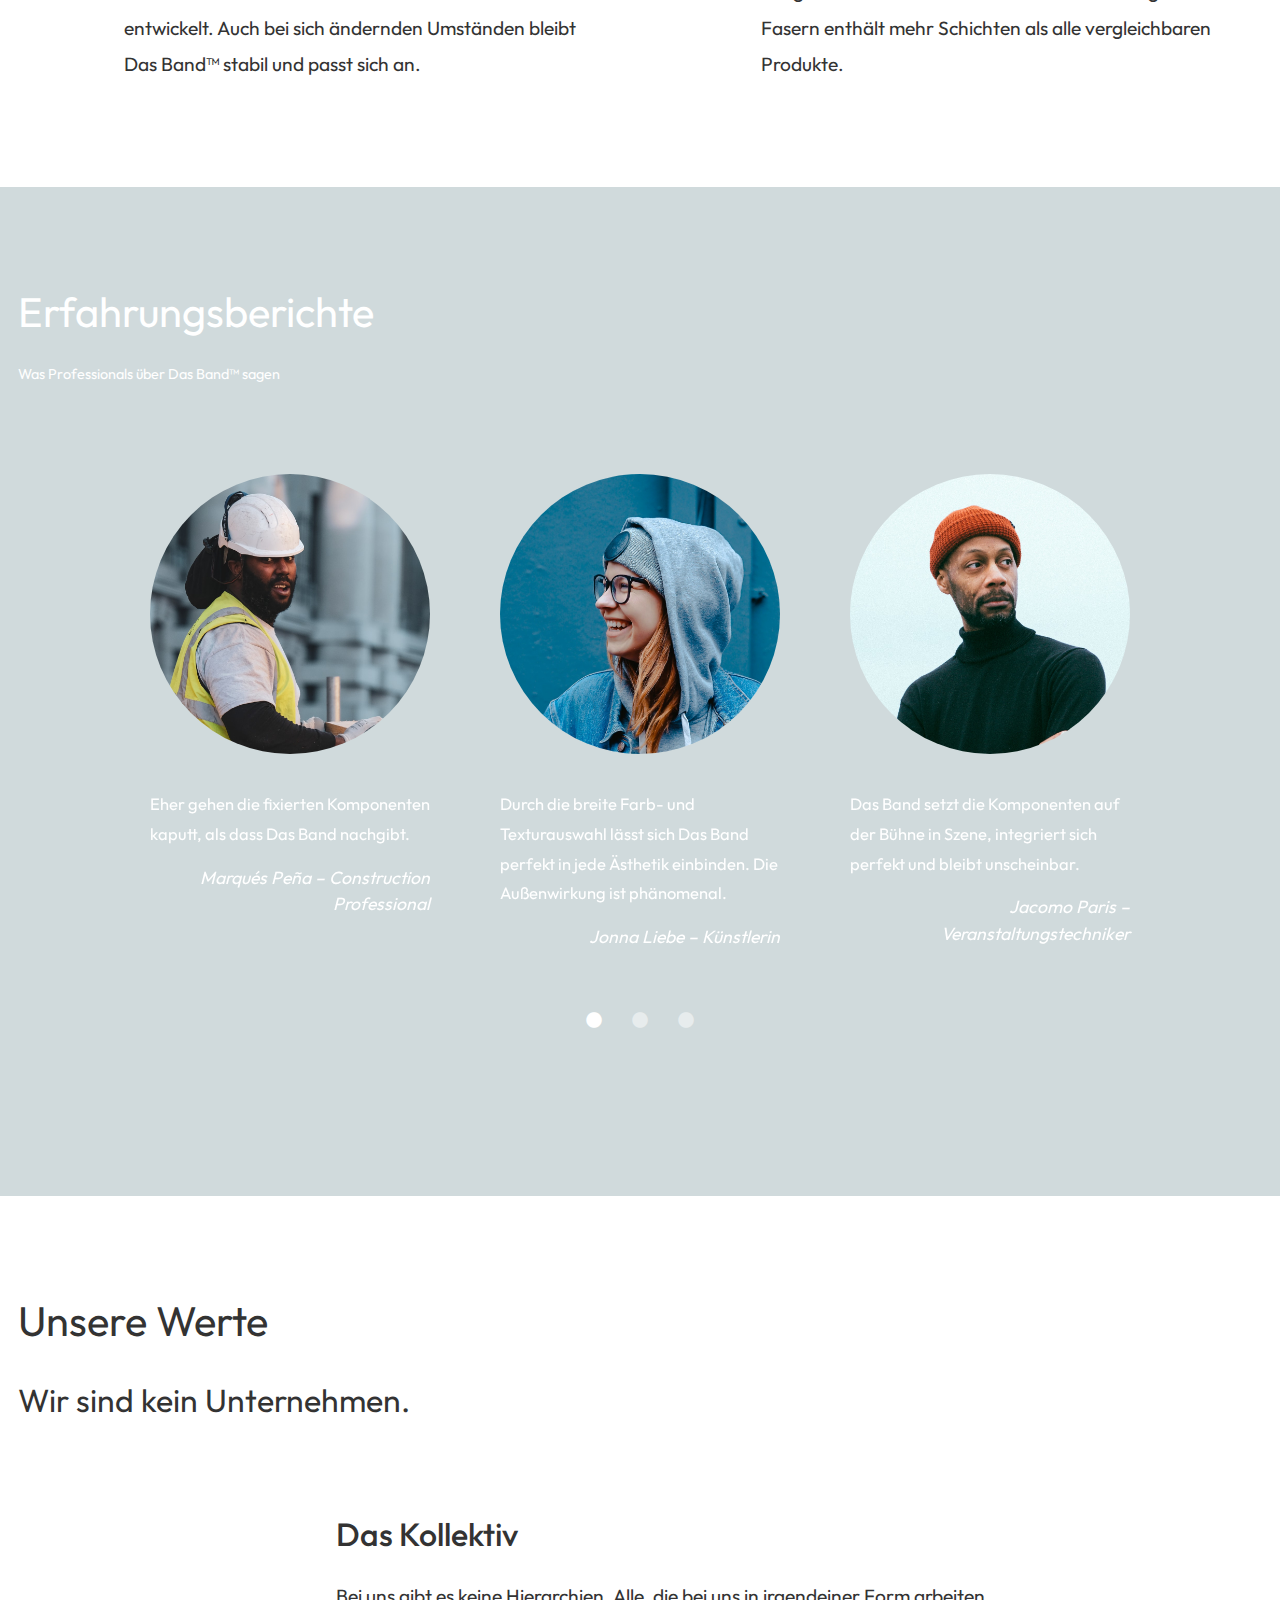
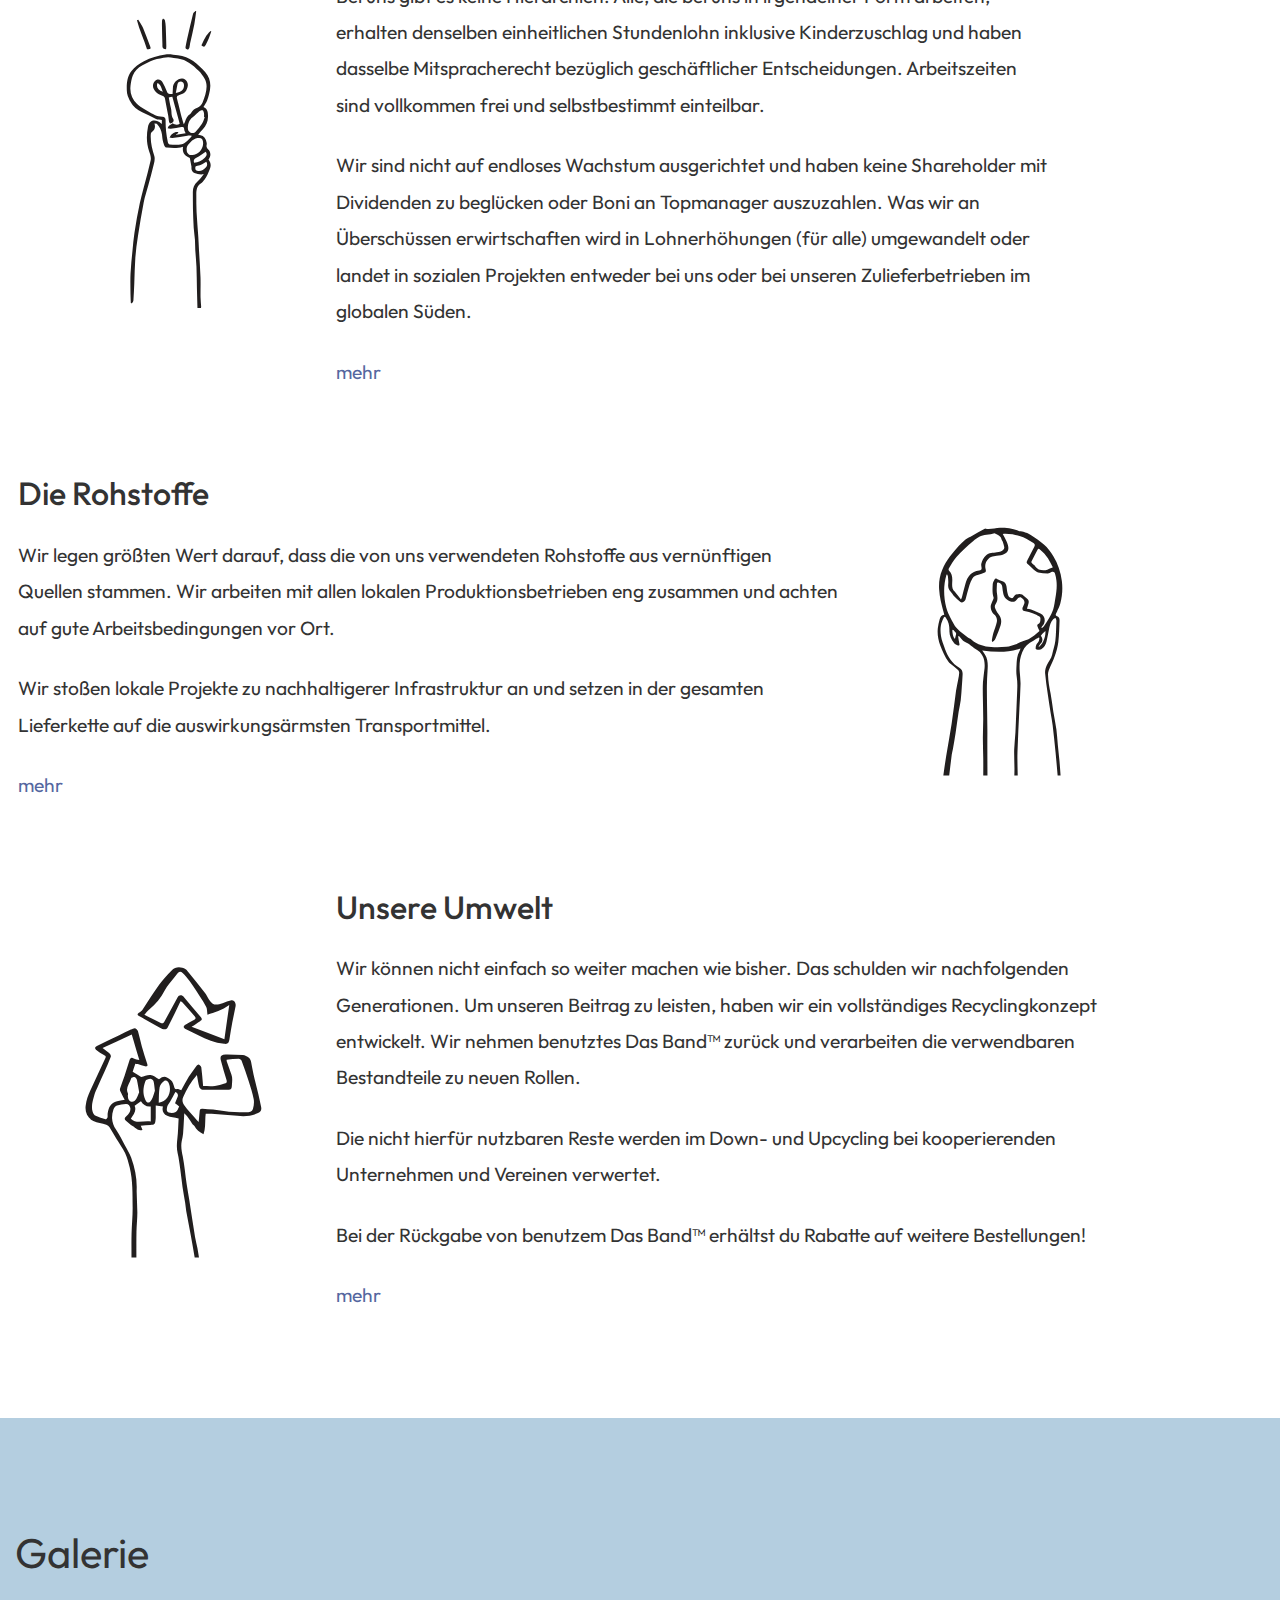
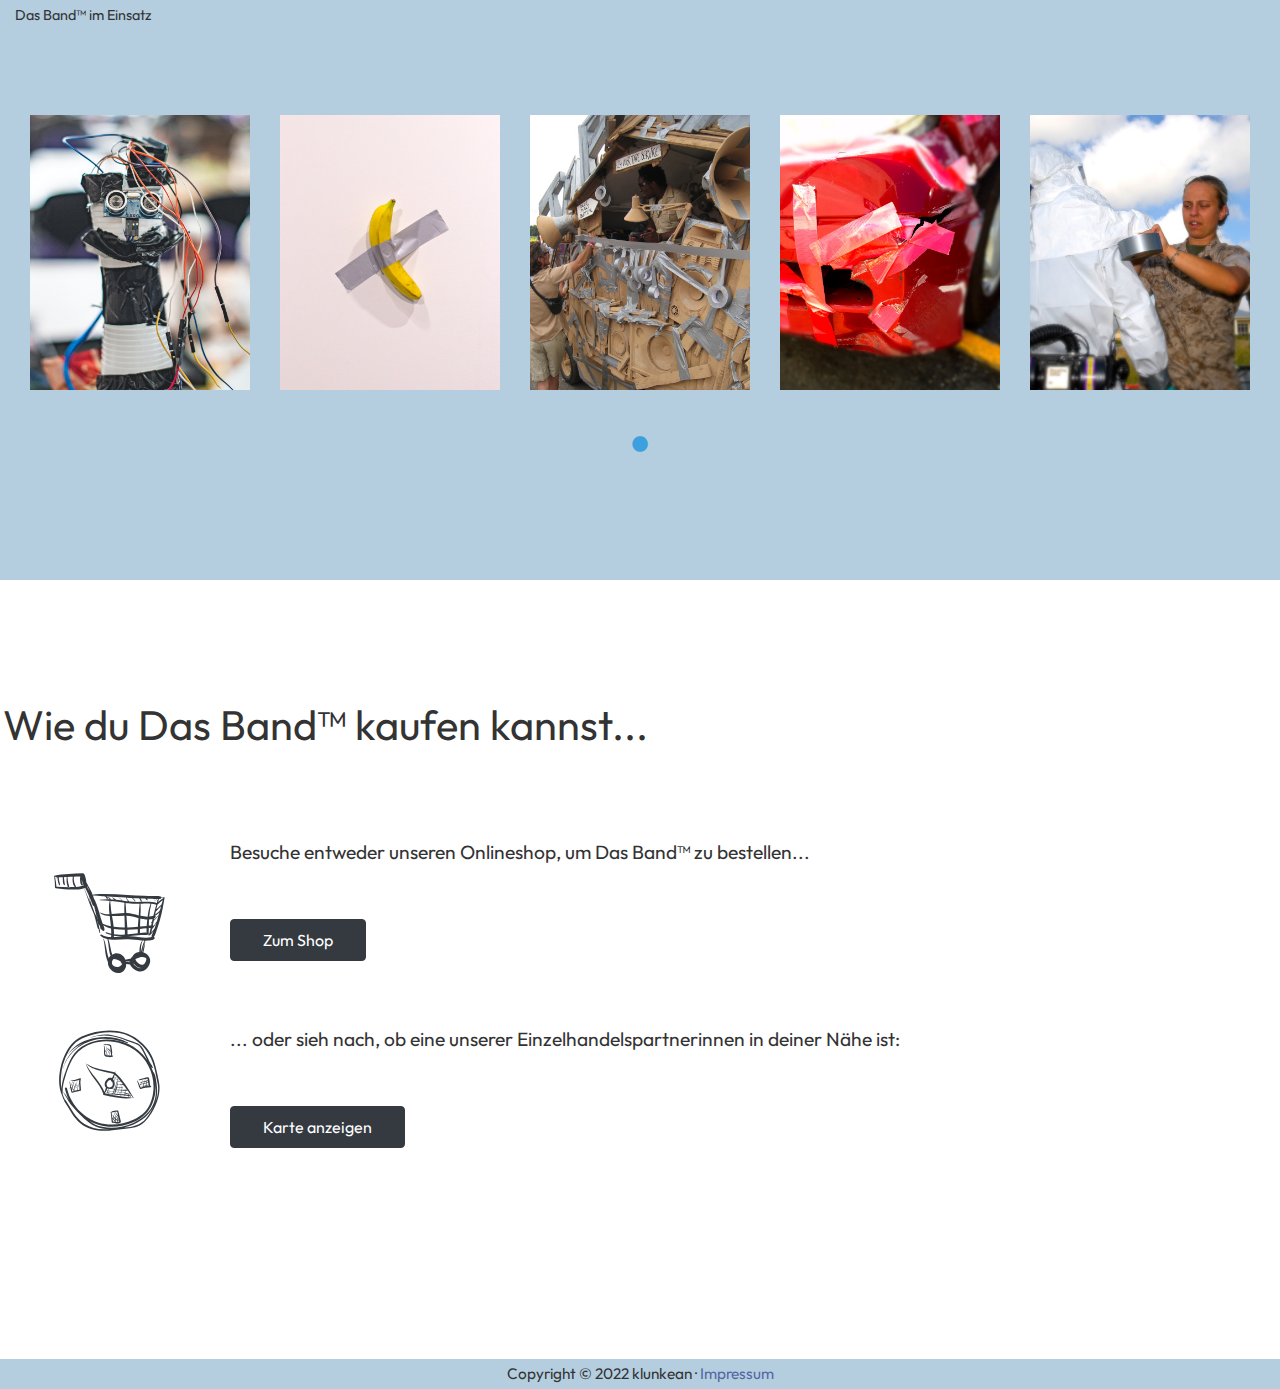
==== commit 5b2cd3ef: "slight changes w/e" ====
--- a/index.html
+++ b/index.html
@@ -4,7 +4,7 @@
     <meta charset="UTF-8" />
     <meta name="viewport" content="width=device-width, initial-scale=1.0" />
     <meta http-equiv="X-UA-Compatible" content="ie=edge" />
-    <title>Das Band™ – Gewebeband mit Haltung</title>
+    <title>Das&nbsp;Band™ – Gewebeband mit Haltung</title>
     <link rel="icon" href="favicon.png" type="image/x-icon">
     <link rel="stylesheet" href="fontawesome-5.5/css/all.min.css" />
     <link rel="stylesheet" href="slick/slick.css">
@@ -37,7 +37,7 @@
                   <a class="nav-link tm-nav-link" href="#infinite">Start</a>
               </li>
               <li class="nav-item">
-                  <a class="nav-link tm-nav-link" href="#about">Das Band™</a>
+                  <a class="nav-link tm-nav-link" href="#about">Das&nbsp;Band™</a>
               </li>
               <li class="nav-item">
                 <a class="nav-link tm-nav-link" href="#testimonials">Erfahrungsberichte</a>
@@ -60,11 +60,13 @@
         <!-- <div class="tm-hero-text-container-inner"> -->
           <div class="tm-gallery-container">
             <img
-              class="img-responsive"
+              id="logoimg"
+              class="img-fluid "
               src="img/logo_nobg.svg"
               alt="logo"
-              width="650" />
-            <!-- <h2 class="tm-hero-title">Das BAND</h2>
+              width="35%"
+              />
+            <!-- <h2 class="tm-hero-title">Das&nbsp;Band</h2>
             <p class="tm-hero-subtitle">
               Bootstrap 4.0 Parallax Theme
               <br>Free HTML Template by TOOPLATE -->
@@ -86,7 +88,7 @@
             <div class="row tm-content-box"><!-- first row -->
                 <div class="col-lg-12 col-xl-12">
                     <div class="tm-intro-text-container">
-                        <h2 class="tm-text-primary mb-4 tm-section-title">Das Band™</h2>
+                        <h2 class="tm-text-primary mb-4 tm-section-title">Das&nbsp;Band™</h2>
                         <p class="mb-4 tm-section-subtitle">
                         Ein anderes Gewebeband wirst du nicht brauchen.
                         </p>
@@ -103,7 +105,7 @@
                     <div class="tm-intro-text-container">
                         <h2 class="tm-text-primary mb-4">Zuverlässig</h2>
                         <p class="mb-4 tm-intro-text">
-                          Die speziell entwickelte Materialmischung macht Das Band™ besonders
+                          Die speziell entwickelte Materialmischung macht Das&nbsp;Band™ besonders
                           ausdauernd und strapazierfähig, sogar in toxischen Umgebungen.
                     </div>
                 </div>
@@ -115,7 +117,7 @@
                     <div class="tm-intro-text-container">
                         <h2 class="tm-text-primary mb-4">Flexibel einsetzbar</h2>
                         <p class="mb-4 tm-intro-text">
-                          Auch nicht kompatibel wirkende Komponenten kann Das Band™ verbinden. Der besondere
+                          Auch nicht kompatibel wirkende Komponenten kann Das&nbsp;Band™ verbinden. Der besondere
                           Klebstoff haftet an nahezu allen Oberflächen und schlägt die Brücke zwischen den
                           verschiedensten Materialien.
                         </p>
@@ -132,8 +134,8 @@
                     <div class="tm-intro-text-container">
                         <h2 class="tm-text-primary mb-4">Anpassungsfähig</h2>
                         <p class="mb-4 tm-intro-text">
-                        Das Band™ wurde mit einem Fokus auf Flexibilität entwickelt. Auch bei sich ändernden
-                        Umständen bleibt Das Band™ stabil und passt sich an.
+                        Das&nbsp;Band™ wurde mit einem Fokus auf Flexibilität entwickelt. Auch bei sich ändernden
+                        Umständen bleibt Das&nbsp;Band™ stabil und passt sich an.
                         </p>
                           
                           <!-- <div class="tm-continue">
@@ -170,14 +172,14 @@
           <div class="col-lg-12 tm-content-box">
             <h2 class="text-white mb-4 tm-section-title">Erfahrungsberichte</h2>
             <p class="tm-section-desc">
-                Was Professionals über Das Band™ sagen
+                Was Professionals über Das&nbsp;Band™ sagen
               </p>
             <div class="mx-auto tm-gallery-container tm-gallery-container-2">
               <div class="tm-testimonials-carousel">
                 <figure class="tm-testimonial-item">
                   <img src="img/portrait4.jpeg" alt="Image" class="img-fluid mx-auto">
                   <blockquote>
-                    Eher gehen die fixierten Komponenten kaputt, als dass Das Band nachgibt.
+                    Eher gehen die fixierten Komponenten kaputt, als dass Das&nbsp;Band nachgibt.
                   </blockquote>
                   <figcaption>Marqués Peña – Construction Professional</figcaption>
                 </figure>
@@ -185,7 +187,7 @@
                 <figure class="tm-testimonial-item">
                   <img src="img/portrait2.jpeg" alt="Image" class="img-fluid mx-auto">
                   <blockquote>
-                    Durch die breite Farb- und Texturauswahl lässt sich Das Band
+                    Durch die breite Farb- und Texturauswahl lässt sich Das&nbsp;Band
                     perfekt in jede Ästhetik einbinden. Die Außenwirkung ist 
                     phänomenal.
                   </blockquote>
@@ -195,7 +197,7 @@
                 <figure class="tm-testimonial-item">
                   <img src="img/portrait1.jpeg" alt="Image" class="img-fluid mx-auto">
                   <blockquote>
-                    Das Band setzt die Komponenten auf der Bühne
+                    Das&nbsp;Band setzt die Komponenten auf der Bühne
                     in Szene, integriert sich perfekt und bleibt unscheinbar.
                   </blockquote>
                   <figcaption>Jacomo Paris – Veranstaltungstechniker</figcaption>
@@ -204,7 +206,7 @@
                 <figure class="tm-testimonial-item">
                   <img src="img/portrait5.jpeg" alt="Image" class="img-fluid mx-auto">
                   <blockquote>
-                    Durch Das Band fühle ich mich auf der Bühne sicher 
+                    Durch Das&nbsp;Band fühle ich mich auf der Bühne sicher 
                     und kann mich voll auf meine Performance konzentrieren.
                   </blockquote>
                   <figcaption>Heartship – Gitarrist</figcaption>
@@ -213,7 +215,7 @@
                 <figure class="tm-testimonial-item">
                   <img src="img/portrait3.jpeg" alt="Image" class="img-fluid mx-auto">
                   <blockquote>
-                    Das Band darf auf keinem Shoot fehlen.
+                    Das&nbsp;Band darf auf keinem Shoot fehlen.
                   </blockquote>
                   <figcaption>Anna Promethia – Fotografin</figcaption>
                 </figure>
@@ -329,14 +331,14 @@
                         Wir können nicht einfach so weiter machen wie bisher. 
                         Das schulden wir nachfolgenden Generationen. Um unseren Beitrag zu 
                         leisten, haben wir ein vollständiges Recyclingkonzept entwickelt. 
-                        Wir nehmen benutztes Das Band™ zurück und verarbeiten die
+                        Wir nehmen benutztes Das&nbsp;Band™ zurück und verarbeiten die
                         verwendbaren Bestandteile zu neuen Rollen. </p>
                         <p class="mb-4 tm-intro-text">
                         Die nicht hierfür nutzbaren Reste werden im Down- und Upcycling bei 
                         kooperierenden Unternehmen und Vereinen verwertet.
                         </p>
                         <p class="mb-4 tm-intro-text">
-                        Bei der Rückgabe von benutzem Das Band™ erhältst du Rabatte auf weitere Bestellungen!
+                        Bei der Rückgabe von benutzem Das&nbsp;Band™ erhältst du Rabatte auf weitere Bestellungen!
                         </p>
                         <p class="mb-4 tm-intro-text">
                           <a href="end.html">
@@ -355,7 +357,7 @@
       <div class="container tm-container-gallery">
         <h2 class="tm-text-primary tm-section-title mb-4">Galerie</h2>
         <p class="tm-section-desc">
-          Das Band™ im Einsatz
+          Das&nbsp;Band™ im Einsatz
         </p>
         <div class="row">
             <div class="col-12">
@@ -410,18 +412,46 @@
 
     <!-- Contact -->
     <section id="contact" class="tm-section-pad-top tm-parallax-2">
-    
-      <div class="container tm-container-contact">
-          <h2 class="tm-section-title mb-4">Wie du Das Band™ kaufen kannst...</h2>
+      <div class="container">
+      <div class="row tm-content-box">
+      <h2 class="tm-section-title mb-4">Wie du Das&nbsp;Band™ kaufen kannst...</h2>
+      </div>
+      <div class="row tm-content-box align-items-center"><!-- second row -->
+        <div class="col-lg-2 text-center">
+          <img
+          class="img-responsive align-baseline"
+          height="120"
+          src="img/shopping.svg"
+          alt="shopping"
+          />
+      </div>
+      <div class="col-lg-9">
+      <!-- <div class="container tm-container-contact"> -->
           <p class="mb-5">
-            Besuche entweder unseren Onlineshop, um Das Band™ zu bestellen...
+            Besuche entweder unseren Onlineshop, um Das&nbsp;Band™ zu bestellen...
           </p>
-          <a class="btn btn-dark" role="button" href="end.html" style="margin-bottom:45px;">Zum Shop</a>
+          <a class="btn btn-dark" role="button" href="end.html" style="margin-bottom:60px;">Zum Shop</a>
+      </div>
+      <div class="col-lg-2 text-center">
+        <img
+        class="img-responsive align-baseline"
+        height="120"
+        src="img/maps.svg"
+        alt="map"
+        />
+      </div>
+        <div class="col-lg-9">
           <p class="mb-5">
             ... oder sieh nach, ob eine unserer Einzelhandelspartnerinnen in deiner Nähe ist:
           </p>
           <a class="btn btn-dark" role="button" href="end.html">Karte anzeigen</a>
-      </div><!-- row ending -->
+        </div>
+        </div><!-- row ending -->
+      <footer class="text-center small tm-footer">
+        <p class="mb-0">
+        Copyright &copy; 2022 klunkean · <a href="end.html" title="Impressum">Impressum</a></p>
+      </footer>
+    </div>
     </section>
     
     <script src="js/jquery-1.9.1.min.js"></script>     
--- a/css/tooplate-infinite-loop.css
+++ b/css/tooplate-infinite-loop.css
@@ -19,13 +19,13 @@
 }
 a {
   transition: all 0.3s ease;
-  color: #000;
+  color:rgb(85, 103, 160);
 }
 
 a:hover,
 a:focus {
   text-decoration: none;
-  color: rgb(85, 103, 160);
+  color: rgb(34, 42, 71);
 }
 
 a:focus {
@@ -289,11 +289,11 @@
  background-color: rgb(180, 206, 224);
 }
 
-/* @media (max-width: 991px) {
-  #testimonials {
-    background-image: url(../img/infinite-loop-02-mobile.jpg);
-  }
-} */
+@media (max-width: 991px) {
+  #logoimg {
+    width: 80%;
+  }
+}
 
 .tm-testimonials-content {
   position: relative;
@@ -539,9 +539,9 @@
   background-image: url(../img/infinite-loop-03.jpg);
   background-position: center;
   background-repeat: no-repeat;
-  min-height: 980px;
+  /* min-height: 980px; */
   position: relative;
-  padding-bottom: 50px;
+  padding-bottom: 200px;
   padding-top: 100px;
 }
 
@@ -607,19 +607,20 @@
 
 .tm-footer {
   position: absolute;
-  bottom: 35px;
+  bottom: 0px;
   left: 0;
   right: 0;
-  padding: 0 15px;
-}
-
-.tm-footer a {
-	color: rgb(70, 81, 133);
+  padding: 0 0px;
+  background-color: rgb(180, 206, 224);
+}
+
+/* .tm-footer a {
+	color: rgb(85, 103, 160);
 }
 
 .tm-footer a:hover {
 	color: rgb(130, 167, 204);
-}
+} */
 
 .tm-footer-link {
   color: white;
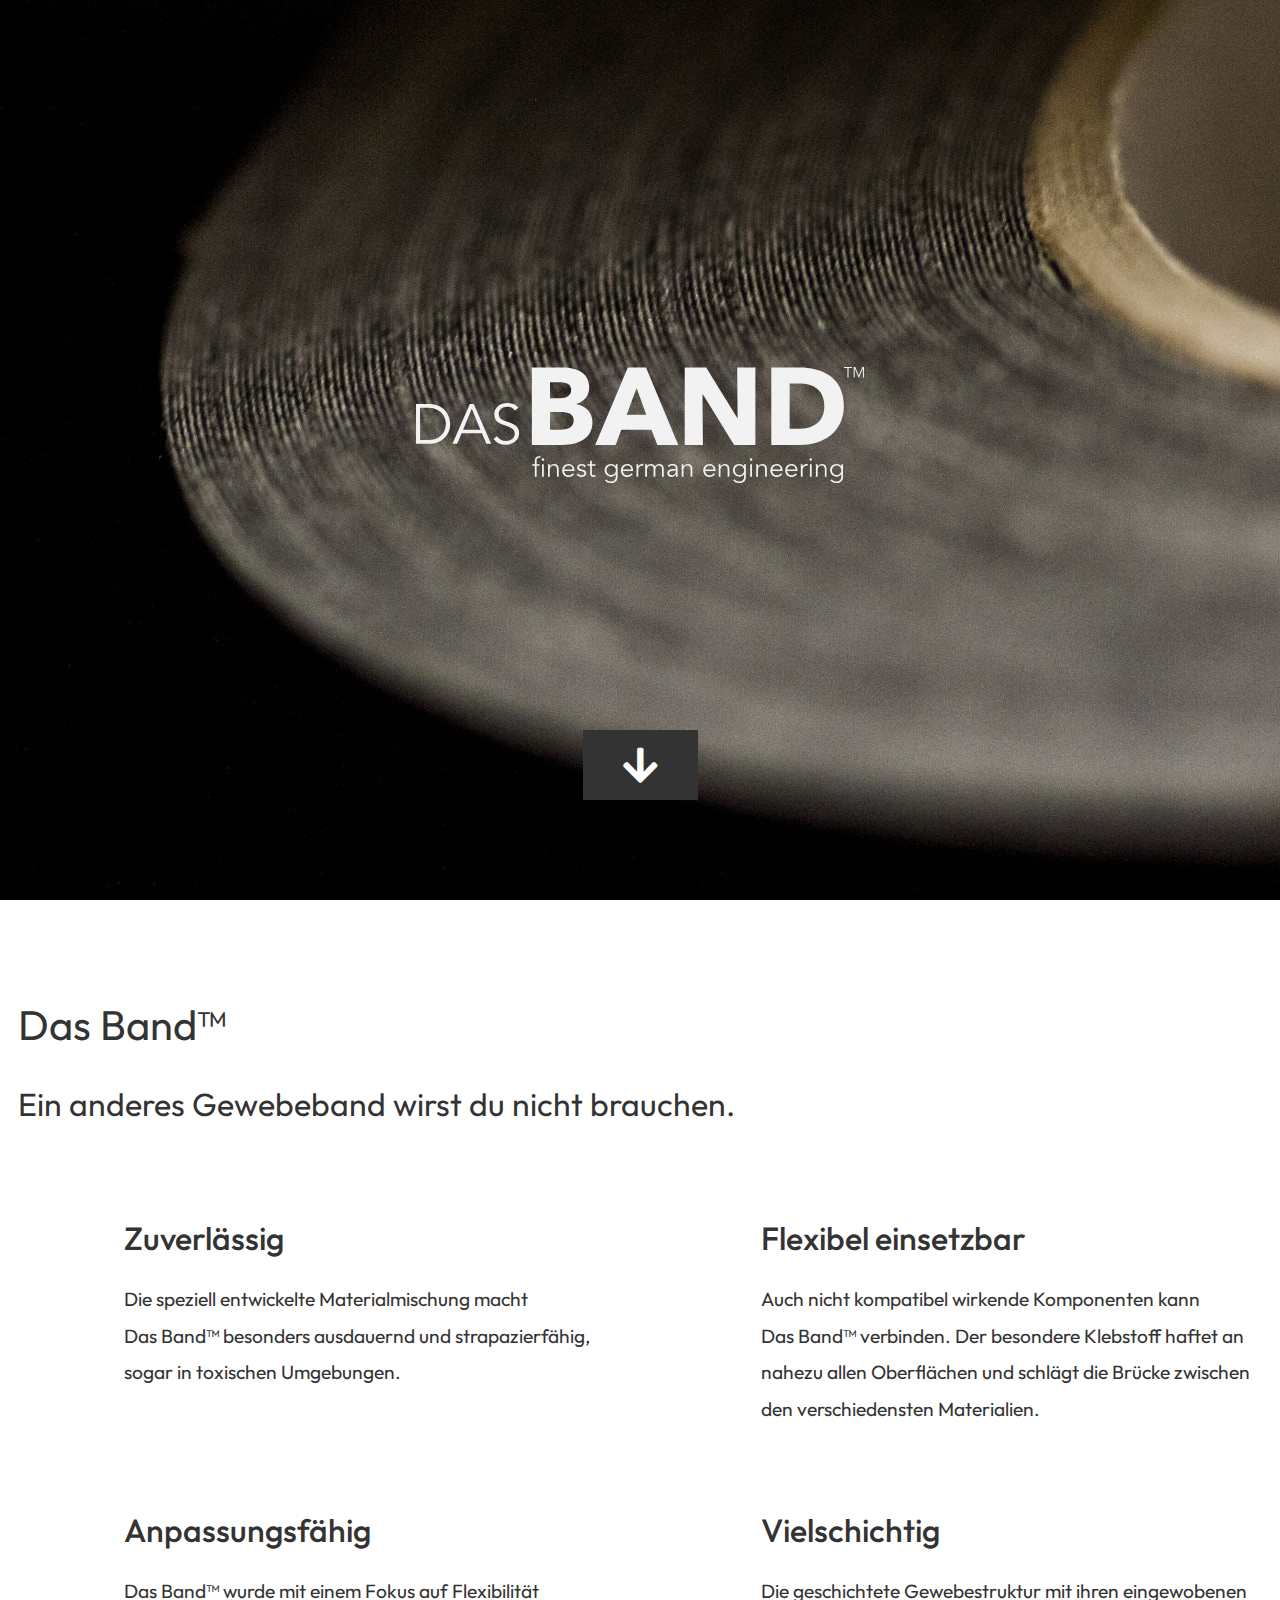
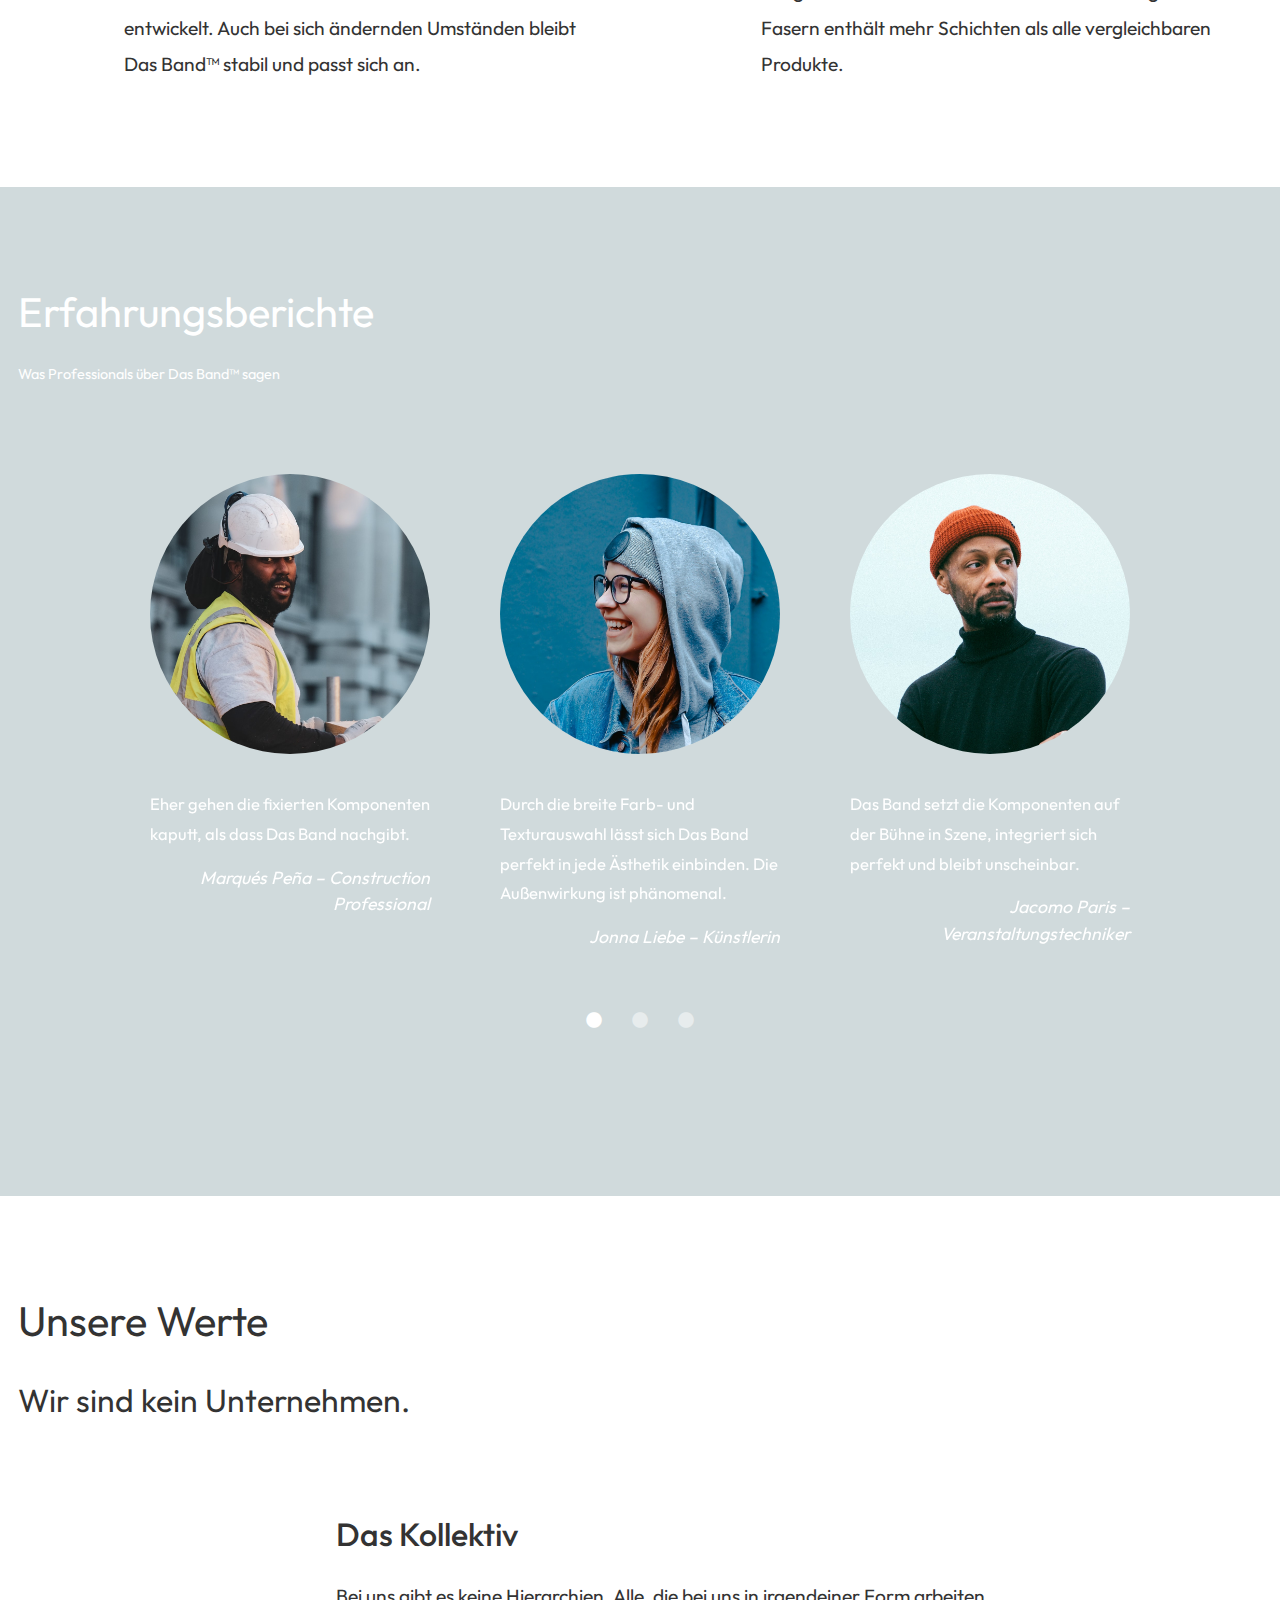
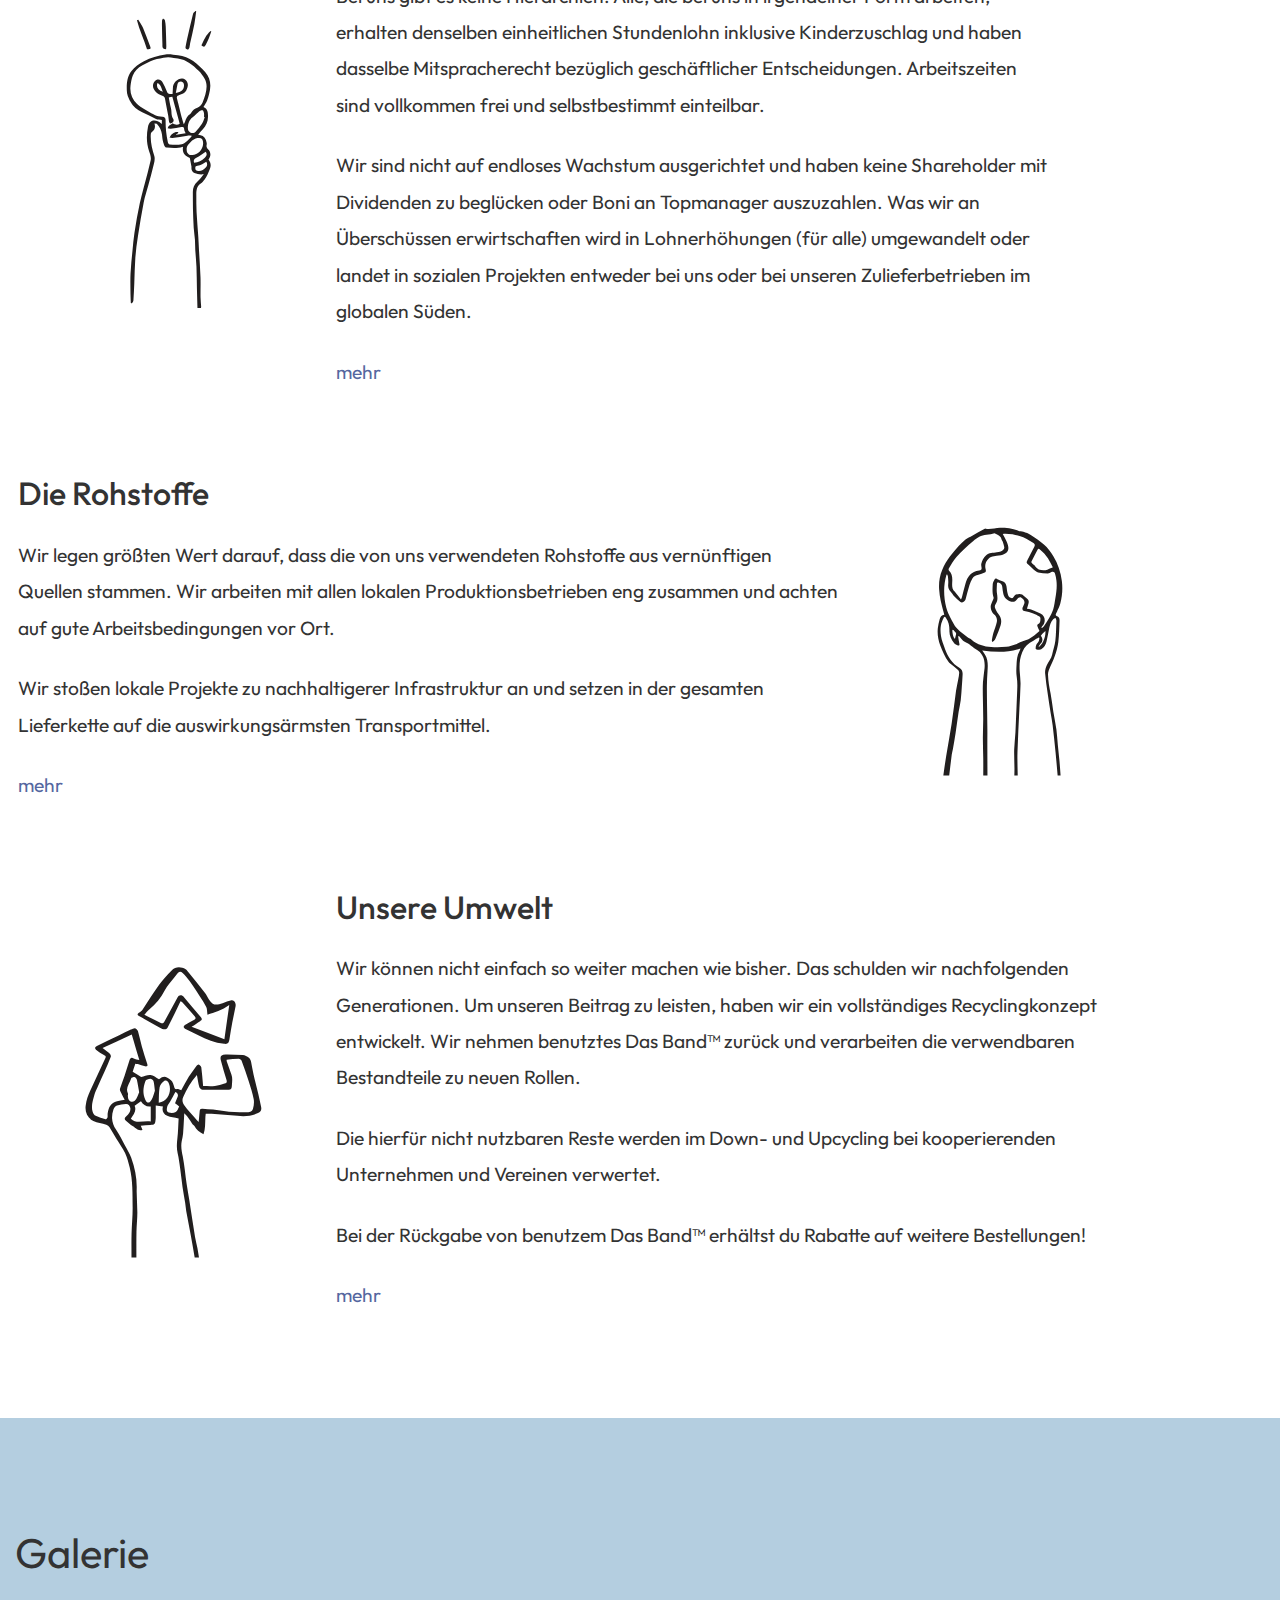
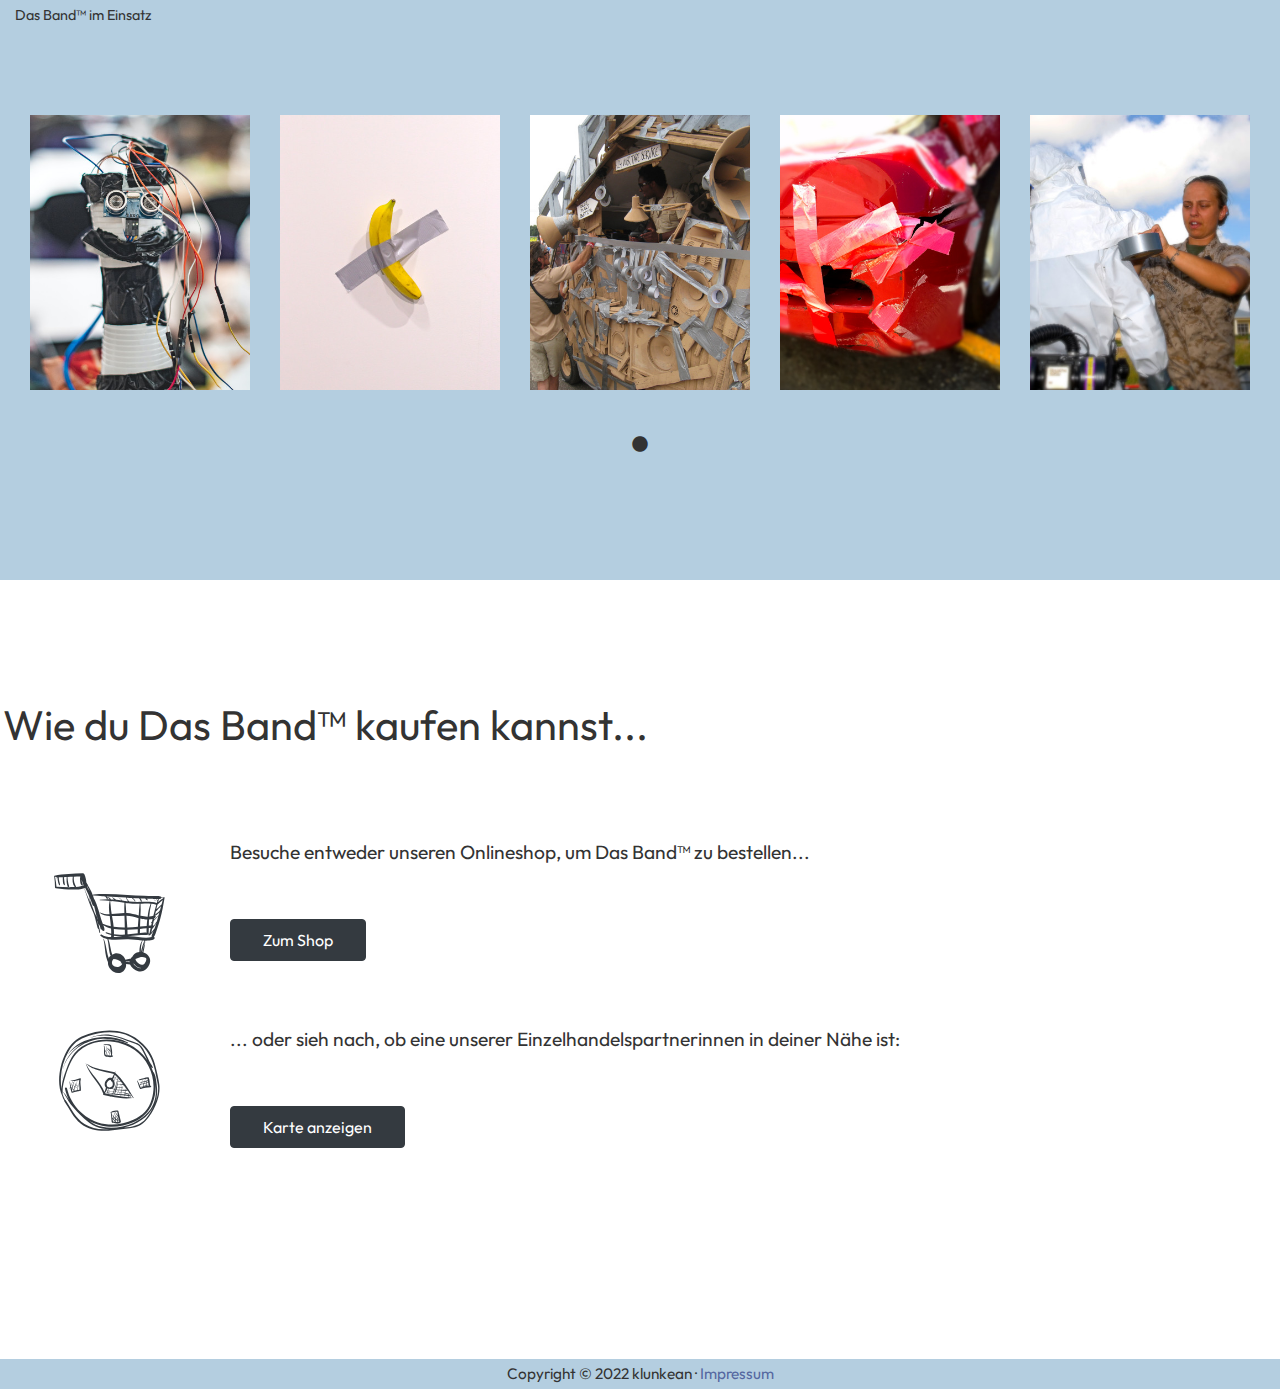
==== commit 49b70012: "change wording" ====
--- a/index.html
+++ b/index.html
@@ -334,7 +334,7 @@
                         Wir nehmen benutztes Das&nbsp;Band™ zurück und verarbeiten die
                         verwendbaren Bestandteile zu neuen Rollen. </p>
                         <p class="mb-4 tm-intro-text">
-                        Die nicht hierfür nutzbaren Reste werden im Down- und Upcycling bei 
+                        Die hierfür nicht nutzbaren Reste werden im Down- und Upcycling bei 
                         kooperierenden Unternehmen und Vereinen verwertet.
                         </p>
                         <p class="mb-4 tm-intro-text">
--- a/css/tooplate-infinite-loop.css
+++ b/css/tooplate-infinite-loop.css
@@ -363,7 +363,7 @@
 .slick-dots li button:focus:before,
 .slick-dots li.slick-active button:before {
   opacity: 1;
-  color: #3ba0dd;
+  color: #333;
 }
 
 .tm-testimonials-carousel .slick-dots li button:before {
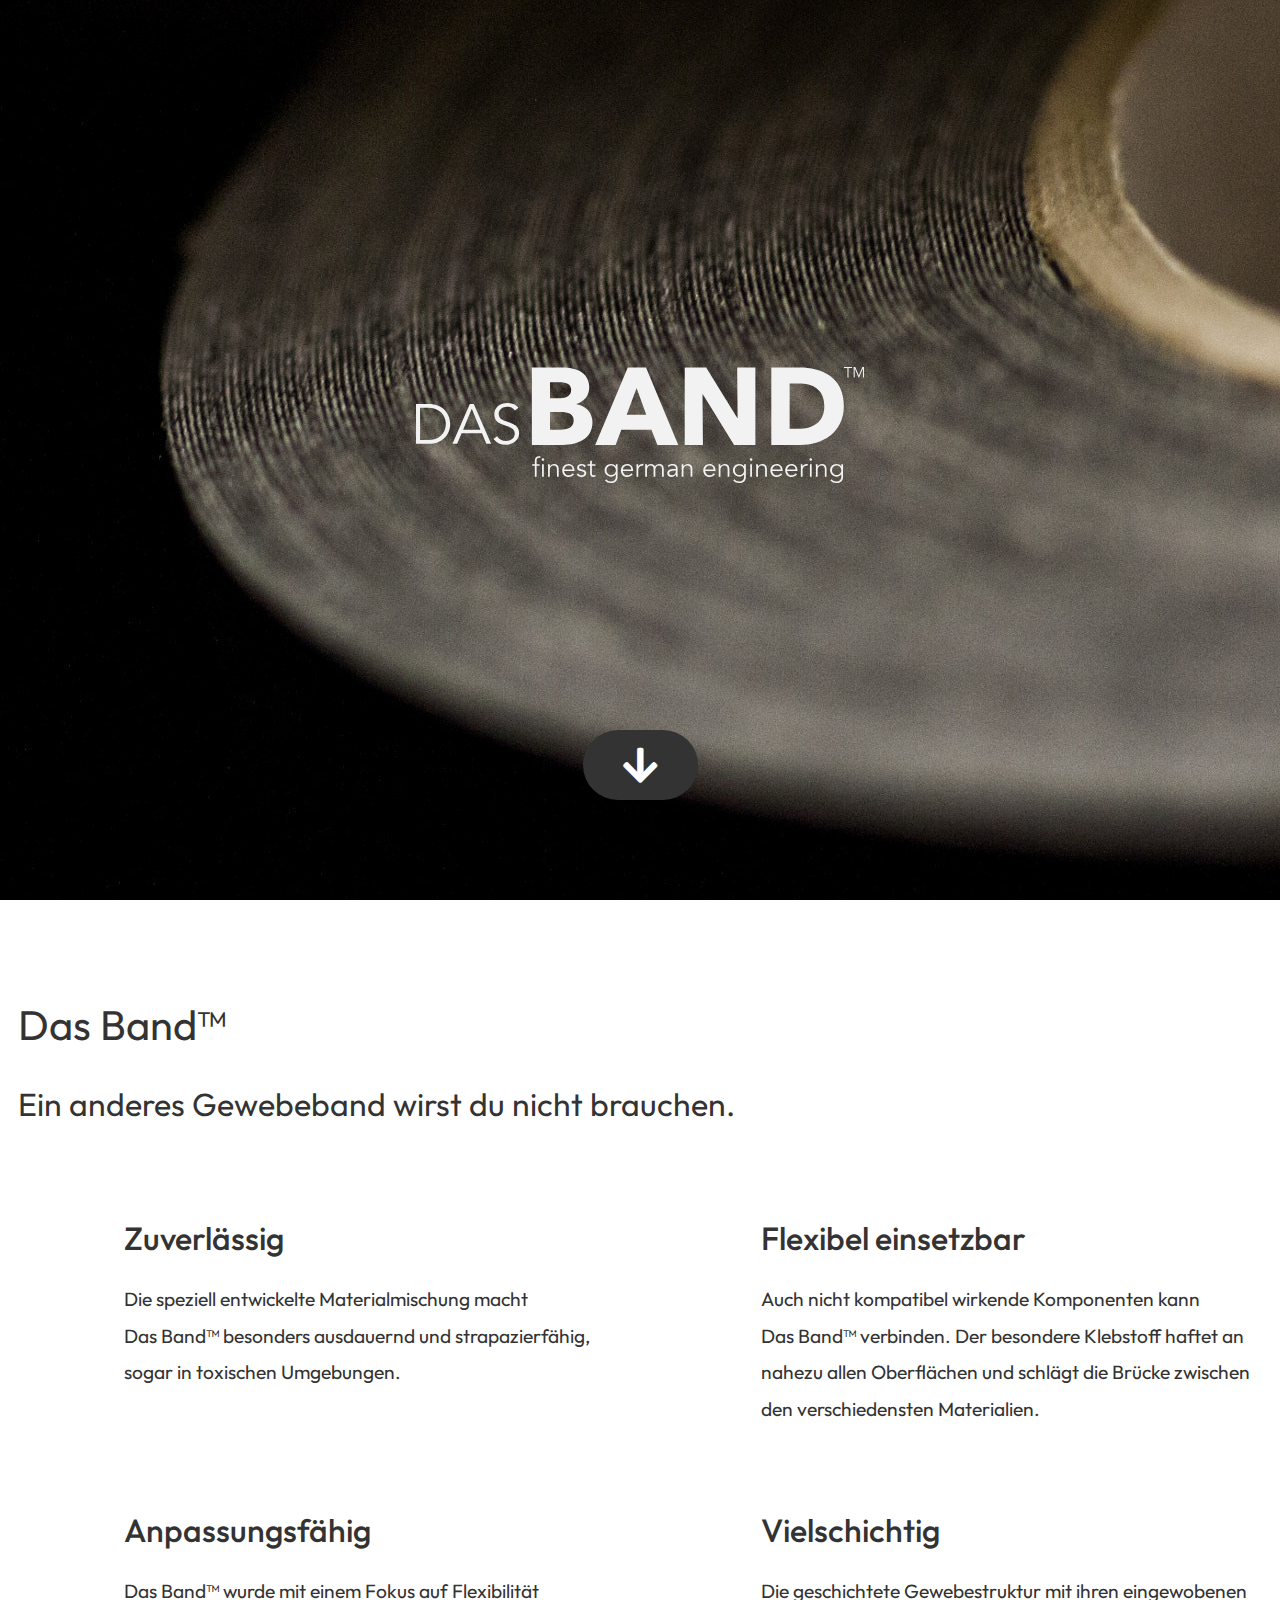
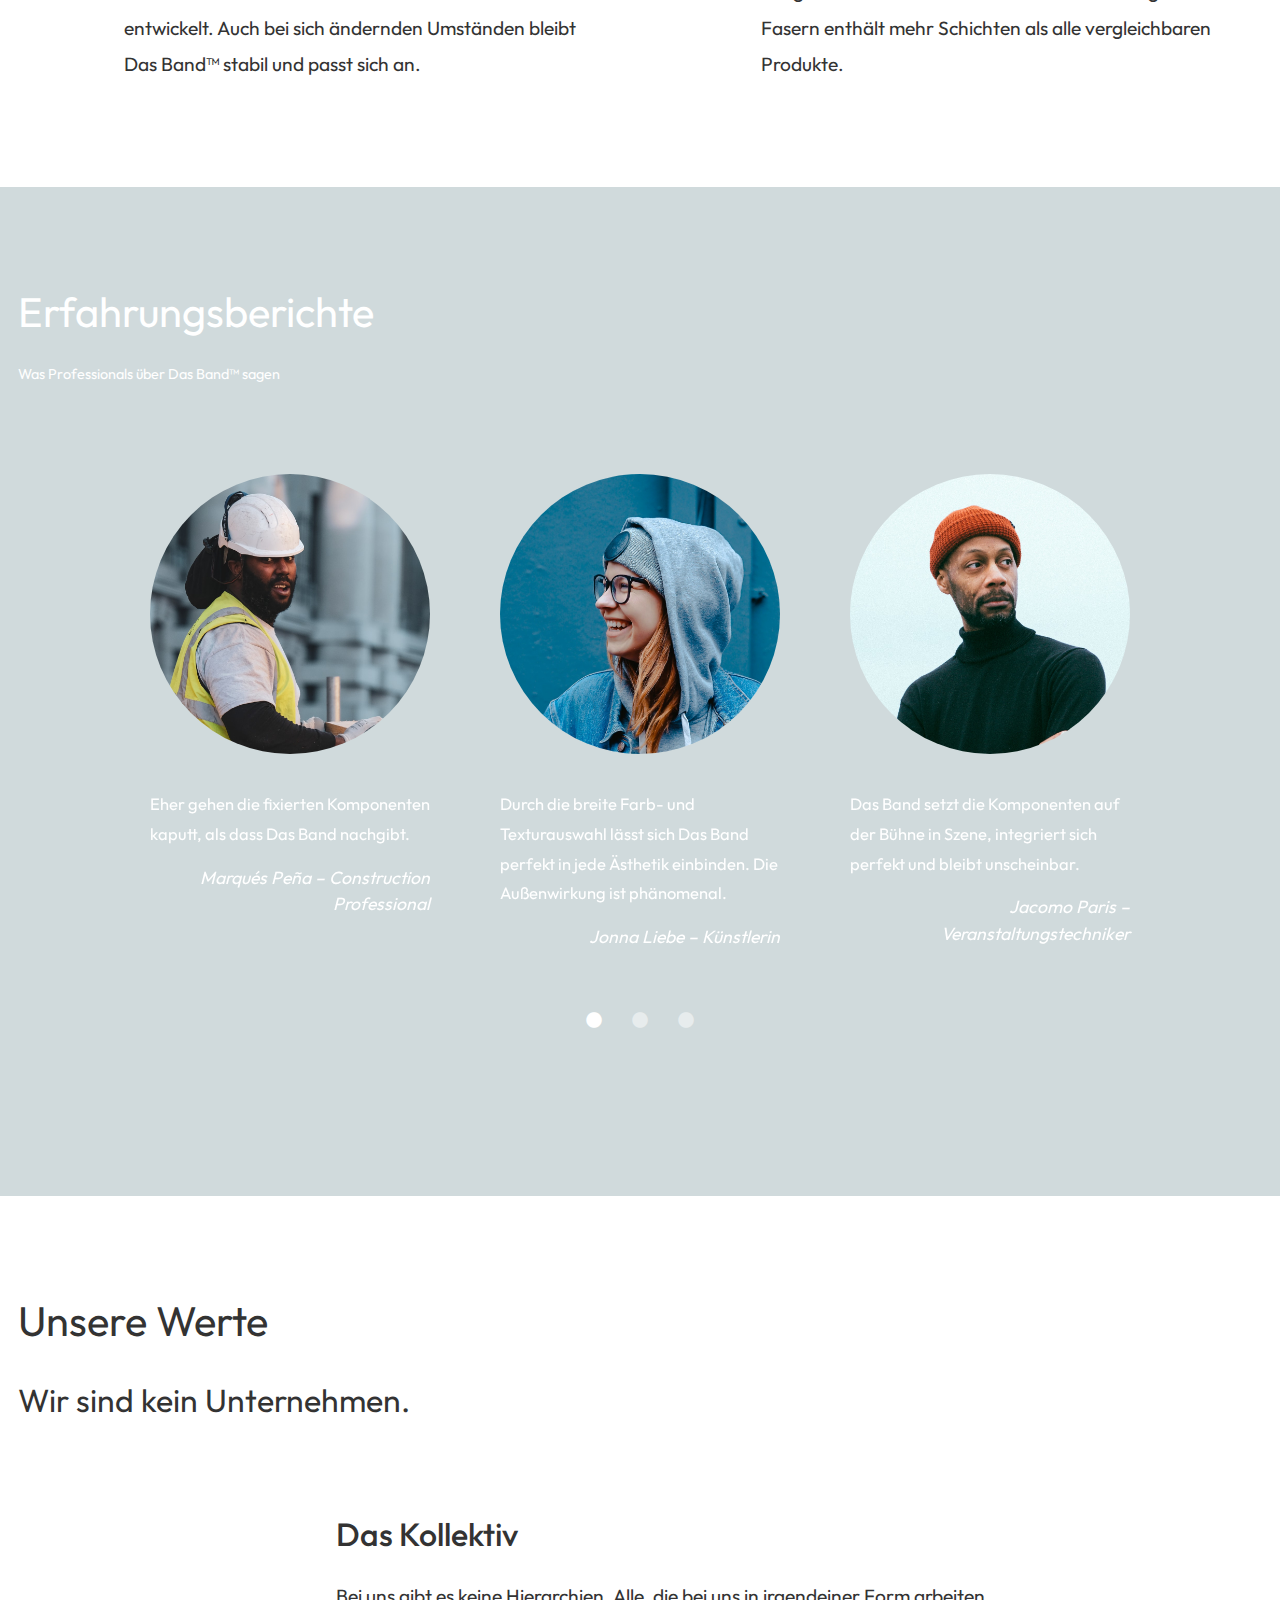
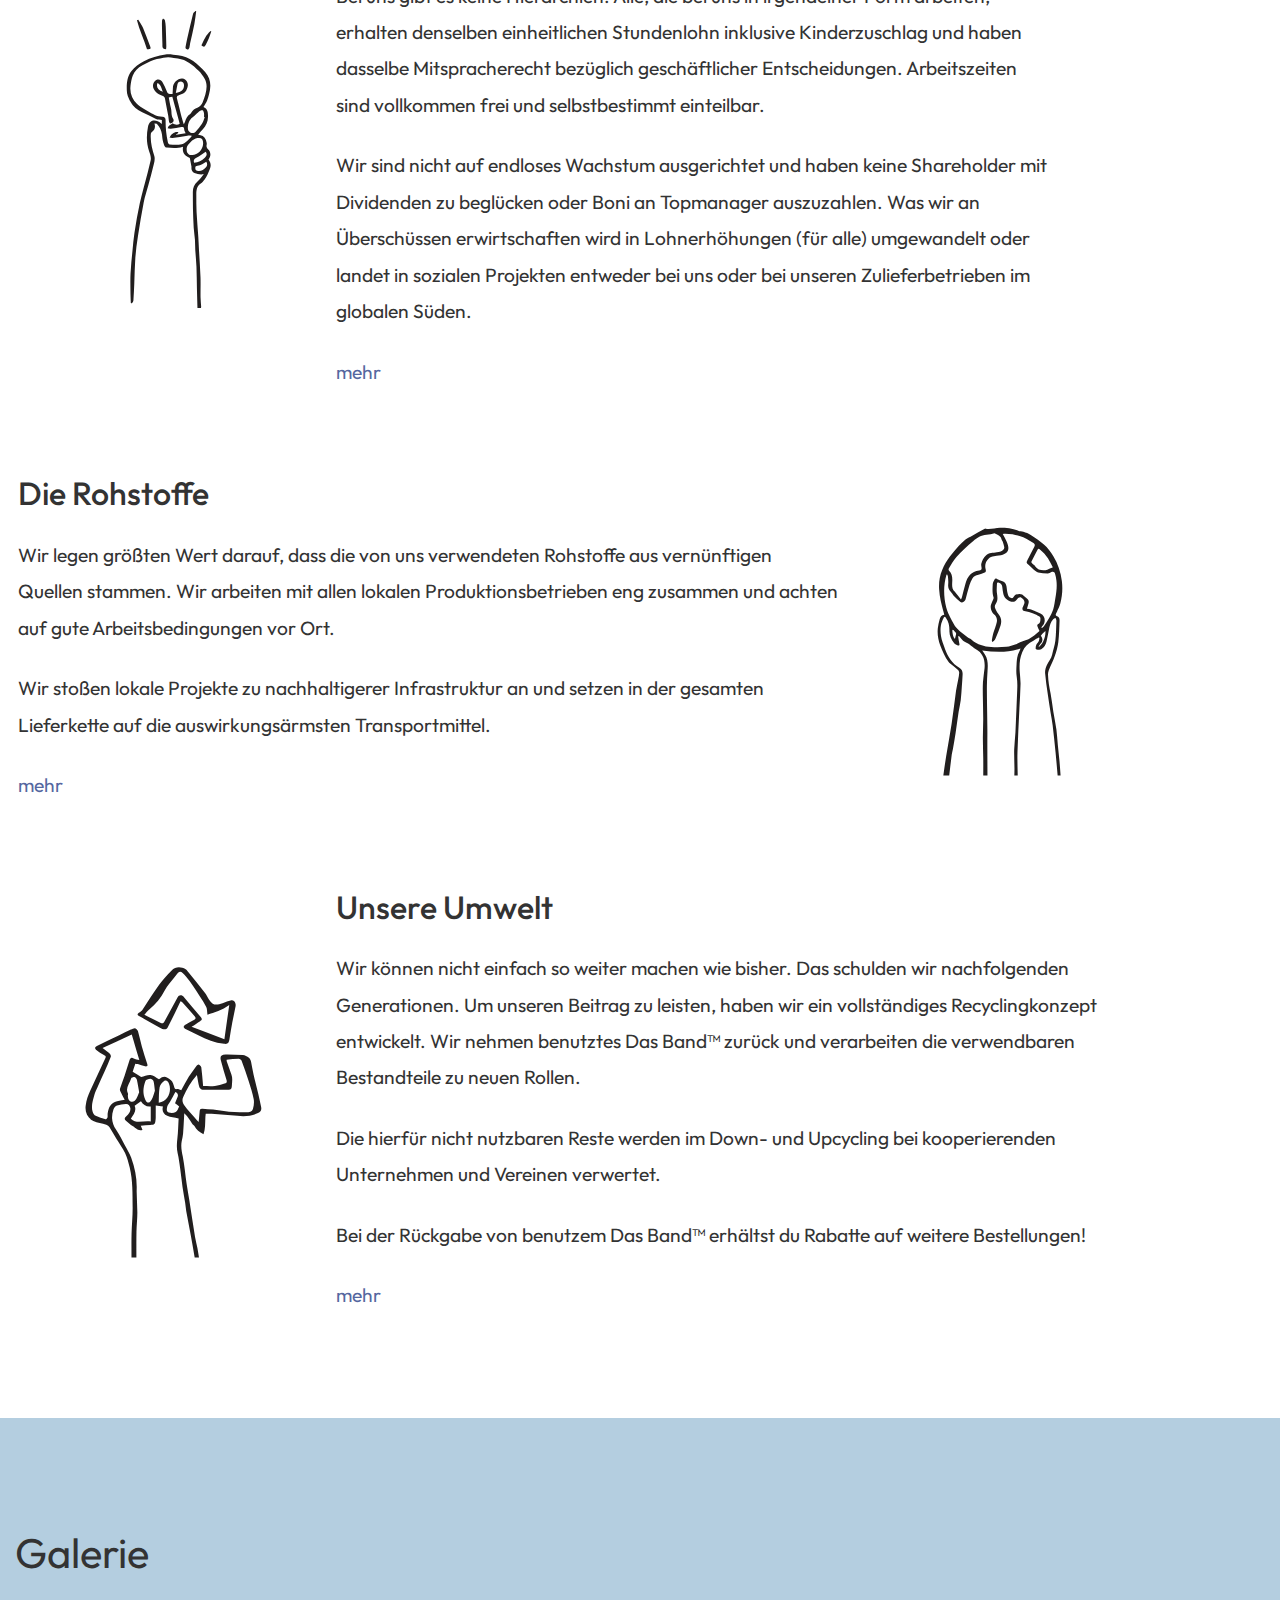
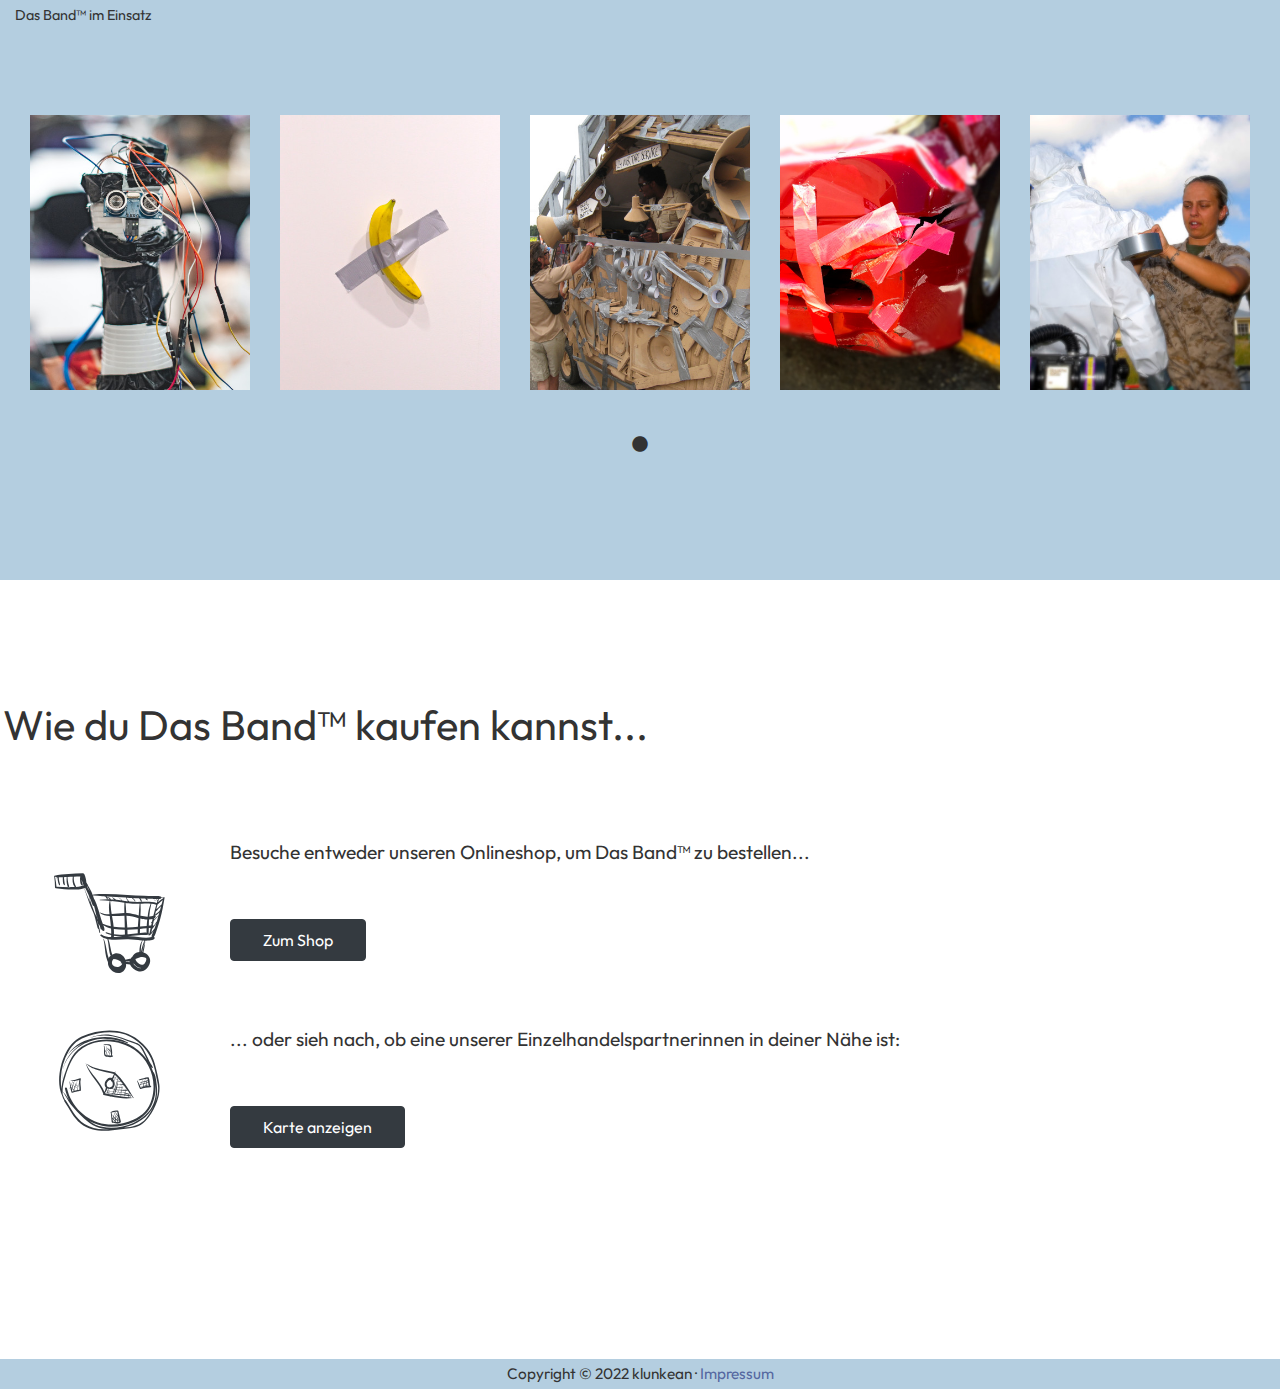
==== commit 00268bda: "rename infinity to start" ====
--- a/index.html
+++ b/index.html
@@ -20,7 +20,7 @@
   </head>
   <body>    
     <!-- Hero section -->
-    <section id="infinite" class="text-white tm-font-big tm-parallax">
+    <section id="start" class="text-white tm-font-big tm-parallax">
       <!-- Navigation -->
       <nav class="navbar navbar-expand-md tm-navbar" id="tmNav">              
         <div class="container">   
@@ -34,7 +34,7 @@
           <div class="collapse navbar-collapse" id="navbarSupportedContent">
             <ul class="navbar-nav ml-auto">
               <li class="nav-item">
-                  <a class="nav-link tm-nav-link" href="#infinite">Start</a>
+                  <a class="nav-link tm-nav-link" href="#start">Start</a>
               </li>
               <li class="nav-item">
                   <a class="nav-link tm-nav-link" href="#about">Das&nbsp;Band™</a>
--- a/css/tooplate-infinite-loop.css
+++ b/css/tooplate-infinite-loop.css
@@ -148,7 +148,7 @@
 
 /* Hero */
 
-#infinite {
+#start {
 	background-color: #333;
   background-image: url(../img/bg01.jpeg);
   background-repeat: no-repeat;
@@ -158,31 +158,31 @@
 }
 
 @media (min-height: 600px) and (min-width: 1920px) {
-  #infinite {
+  #start {
     background-size: cover;
   }
 }
 
 @media (min-height: 830px) {
-  #infinite {
+  #start {
     background-position: center -210px;
   }
 }
 
 @media (min-height: 680px) and (max-height: 829px) {
-  #infinite {
+  #start {
     background-position: center -300px;
   }
 }
 
 @media (min-height: 500px) and (max-height: 679px) {
-  #infinite {
+  #start {
     background-position: center -400px;
   }
 }
 
 @media (max-height: 499px) {
-  #infinite {
+  #start {
     background-position: center -450px;
   }
 }
@@ -234,6 +234,7 @@
   	color: #FFF;
     cursor: pointer;
     background: #333;
+    border-radius: 60px;
     padding: 15px 40px;
     transition: all 0.3s ease;
 }
